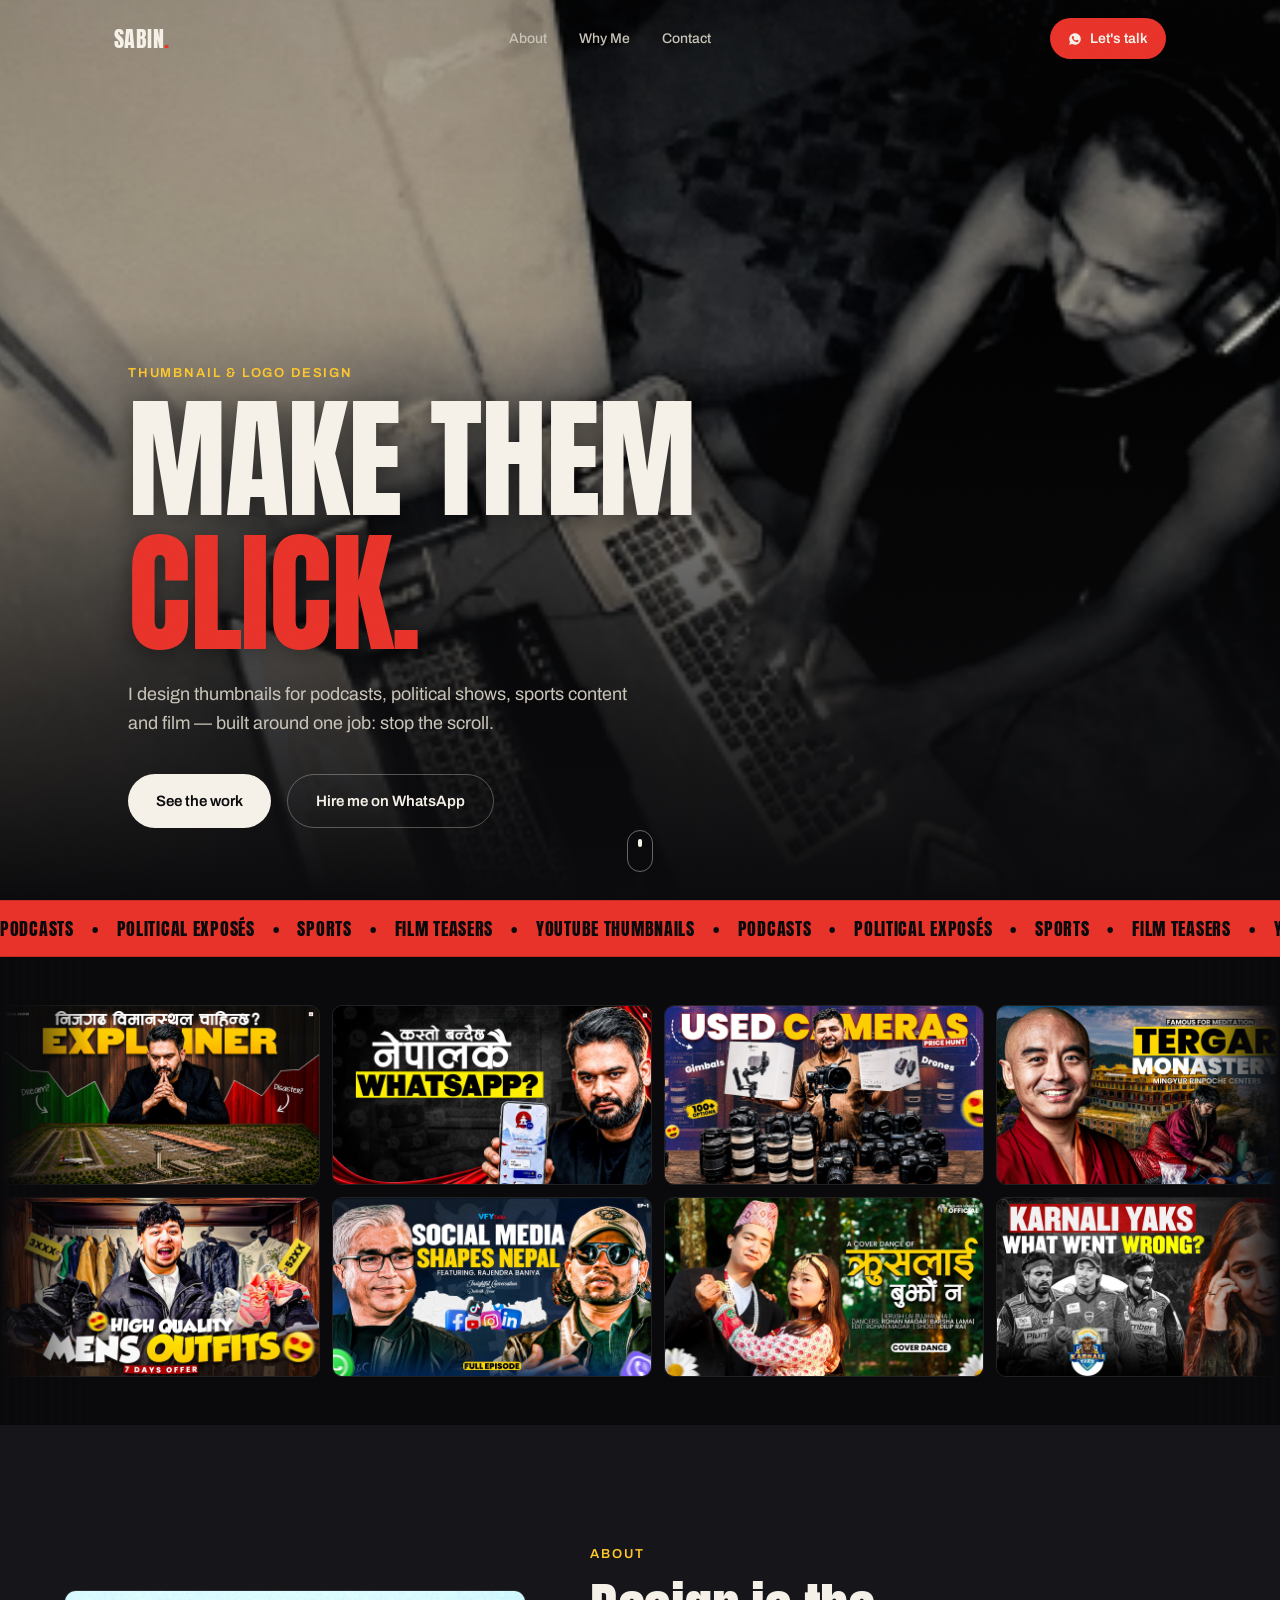
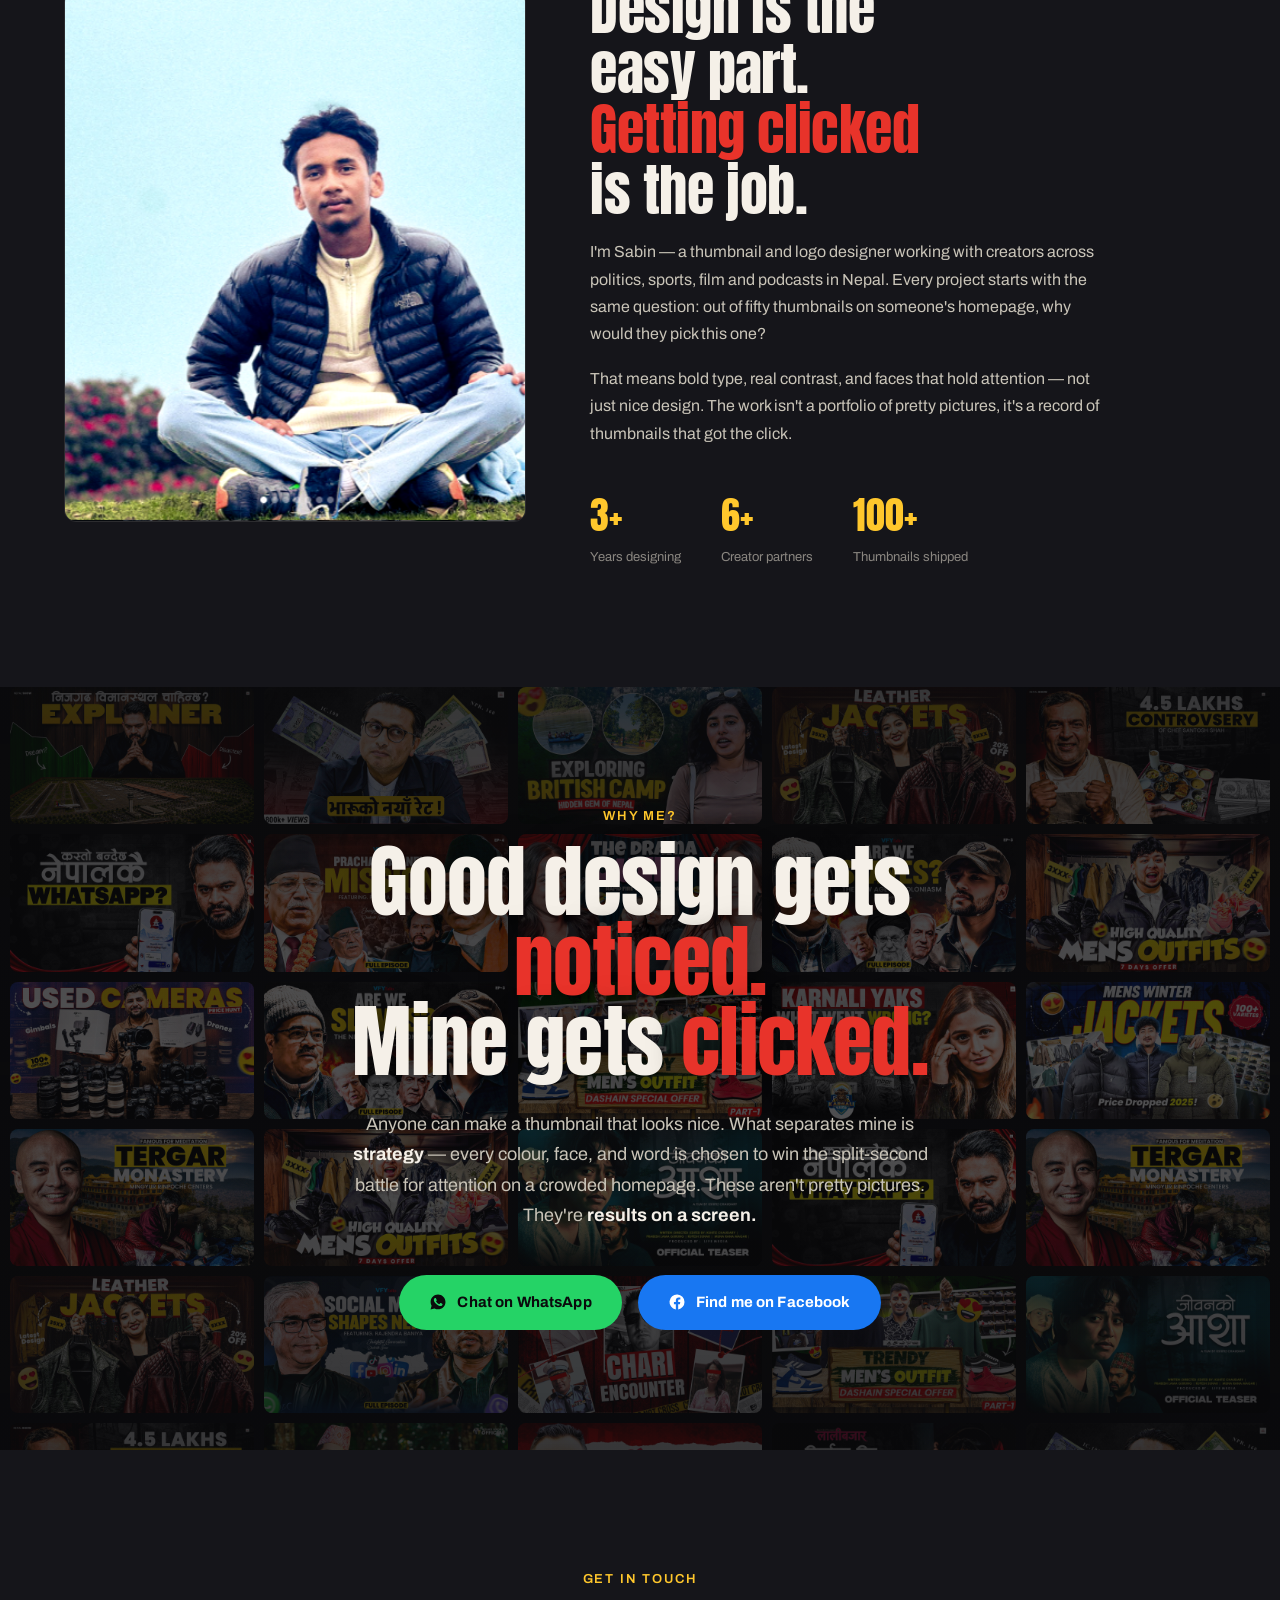
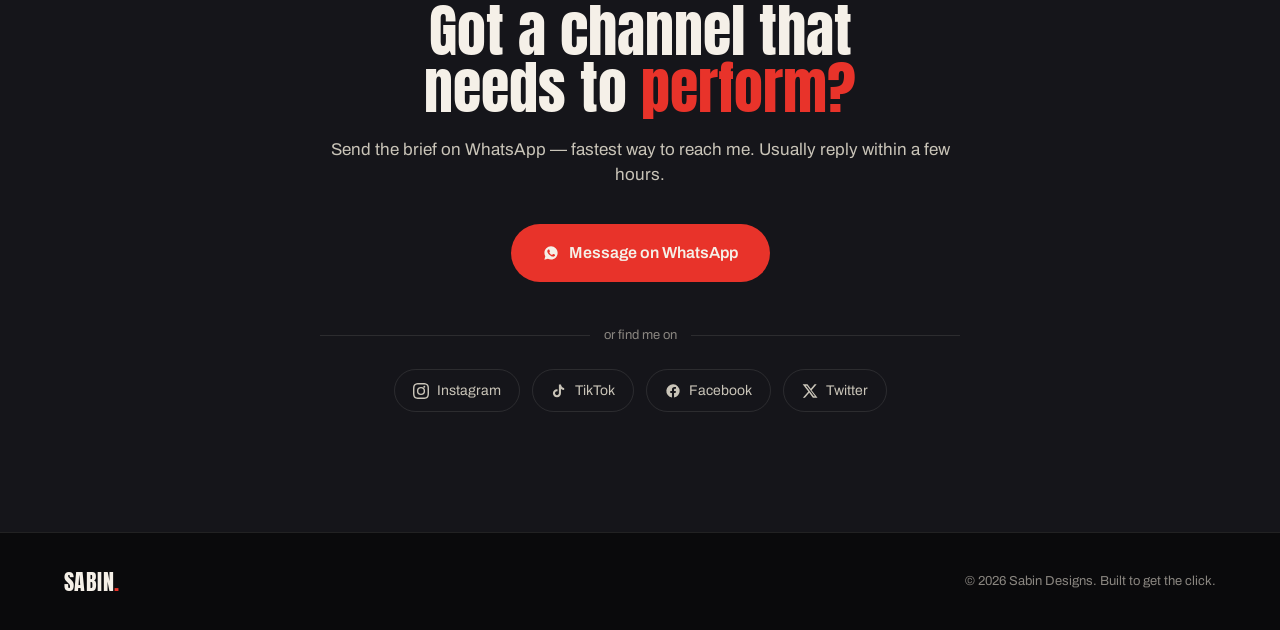
==== index.html @ e7bd2573 "added moving thumbnails animation" ====
<!DOCTYPE html>
<html lang="en">
<head>
<meta charset="UTF-8">
<meta name="viewport" content="width=device-width, initial-scale=1.0">
<title>Sabin Designs — Thumbnails & Logo Design</title>
<meta name="description" content="Sabin Designs — thumbnails and logos built to get clicked. Podcasts, political content, sports, film.">
<link rel="preconnect" href="https://fonts.googleapis.com">
<link rel="icon" type="image/png" href="images/favicon.png">
<link rel="preconnect" href="https://fonts.gstatic.com" crossorigin>
<link href="https://fonts.googleapis.com/css2?family=Anton&family=Archivo:ital,wght@0,400;0,500;0,600;0,700;0,800;1,400&display=swap" rel="stylesheet">
<link rel="stylesheet" href="style.css">
</head>
<body>

<div class="page-loader" id="pageLoader"></div>
<div class="noise"></div>

<header class="nav" id="nav">
  <div class="nav-inner">
    <a href="#top" class="logo">SABIN<span class="logo-dot">.</span></a>
    <nav class="nav-links">
      <a href="#about">About</a>
      <a href="#whyme">Why Me</a>
      <a href="#contact">Contact</a>
    </nav>
    <a href="#contact" class="nav-cta">
      <i class="icon-whatsapp"></i> Let's talk
    </a>
    <button class="nav-toggle" id="navToggle" aria-label="Toggle menu">
      <span></span><span></span><span></span>
    </button>
  </div>
</header>

<div class="nav-drawer" id="navDrawer">
  <div class="nav-drawer-links">
    <a href="#about" class="drawer-link">About</a>
    <a href="#whyme" class="drawer-link">Why Me</a>
    <a href="#contact" class="drawer-link">Contact</a>
  </div>
  <a href="https://wa.me/9779768705601?text=Hi%20Sabin%2C%20I%20saw%20your%20portfolio%20and%20I'd%20like%20to%20talk%20about%20a%20project." class="nav-drawer-cta drawer-link" target="_blank" rel="noopener">
    <i class="icon-whatsapp"></i> Let's talk on WhatsApp
  </a>
</div>

<div class="lightbox" id="lightbox" role="dialog" aria-modal="true" aria-label="Image preview">
  <div class="lightbox-inner">
    <img src="" alt="" id="lightboxImg">
  </div>
  <button class="lightbox-close" id="lightboxClose" aria-label="Close">&#10005;</button>
</div>

<main id="top">

  <section class="hero">
    <div class="hero-media">
      <img src="images/hero-working.png" alt="Sabin editing late at night, dual monitors glowing" class="hero-img">
      <div class="hero-scrim"></div>
    </div>
    <div class="hero-grain"></div>
    <div class="hero-content">
      <p class="eyebrow">Thumbnail &amp; Logo design</p>
      <h1 class="hero-title">
        <span class="line">MAKE THEM</span>
        <span class="line accent">CLICK.</span>
      </h1>
      <p class="hero-sub">I design thumbnails for podcasts, political shows, sports content and film &mdash; built around one job: stop the scroll.</p>
      <div class="hero-actions">
        <a href="#whyme" class="btn btn-primary">See the work</a>
        <a href="#contact" class="btn btn-ghost">Hire me on WhatsApp</a>
      </div>
    </div>
    <a href="#about" class="scroll-cue" aria-label="Scroll down">
      <span></span>
    </a>
  </section>

  <section class="marquee">
    <div class="marquee-track">
      <span>PODCASTS</span><span>•</span><span>POLITICAL EXPOS&Eacute;S</span><span>•</span><span>SPORTS</span><span>•</span><span>FILM TEASERS</span><span>•</span><span>YOUTUBE THUMBNAILS</span><span>•</span>
      <span>PODCASTS</span><span>•</span><span>POLITICAL EXPOS&Eacute;S</span><span>•</span><span>SPORTS</span><span>•</span><span>FILM TEASERS</span><span>•</span><span>YOUTUBE THUMBNAILS</span><span>•</span>
    </div>
  </section>

  <section class="thumb-reel" aria-hidden="true">
    <div class="reel-row reel-row--fwd">
      <div class="reel-track">
        <img src="images/thumb-1.jpg" alt="" loading="lazy">
        <img src="images/thumb-2.jpg" alt="" loading="lazy">
        <img src="images/thumb-3.jpg" alt="" loading="lazy">
        <img src="images/thumb-4.jpg" alt="" loading="lazy">
        <img src="images/thumb-5.jpg" alt="" loading="lazy">
        <img src="images/thumb-6.jpg" alt="" loading="lazy">
        <img src="images/thumb-7.jpg" alt="" loading="lazy">
        <img src="images/thumb-8.jpg" alt="" loading="lazy">
        <img src="images/thumb-9.jpg" alt="" loading="lazy">
        <img src="images/thumb-10.jpg" alt="" loading="lazy">
        <img src="images/thumb-11.jpg" alt="" loading="lazy">
        <img src="images/thumb-1.jpg" alt="" loading="lazy">
        <img src="images/thumb-2.jpg" alt="" loading="lazy">
        <img src="images/thumb-3.jpg" alt="" loading="lazy">
        <img src="images/thumb-4.jpg" alt="" loading="lazy">
        <img src="images/thumb-5.jpg" alt="" loading="lazy">
        <img src="images/thumb-6.jpg" alt="" loading="lazy">
        <img src="images/thumb-7.jpg" alt="" loading="lazy">
        <img src="images/thumb-8.jpg" alt="" loading="lazy">
        <img src="images/thumb-9.jpg" alt="" loading="lazy">
        <img src="images/thumb-10.jpg" alt="" loading="lazy">
        <img src="images/thumb-11.jpg" alt="" loading="lazy">
      </div>
    </div>
    <div class="reel-row reel-row--rev">
      <div class="reel-track">
        <img src="images/thumb-12.jpg" alt="" loading="lazy">
        <img src="images/thumb-13.jpg" alt="" loading="lazy">
        <img src="images/thumb-14.jpg" alt="" loading="lazy">
        <img src="images/thumb-15.jpg" alt="" loading="lazy">
        <img src="images/thumb-16.jpg" alt="" loading="lazy">
        <img src="images/thumb-17.jpg" alt="" loading="lazy">
        <img src="images/thumb-18.jpg" alt="" loading="lazy">
        <img src="images/thumb-19.jpg" alt="" loading="lazy">
        <img src="images/thumb-20.jpg" alt="" loading="lazy">
        <img src="images/thumb-21.jpg" alt="" loading="lazy">
        <img src="images/thumb-22.jpg" alt="" loading="lazy">
        <img src="images/thumb-12.jpg" alt="" loading="lazy">
        <img src="images/thumb-13.jpg" alt="" loading="lazy">
        <img src="images/thumb-14.jpg" alt="" loading="lazy">
        <img src="images/thumb-15.jpg" alt="" loading="lazy">
        <img src="images/thumb-16.jpg" alt="" loading="lazy">
        <img src="images/thumb-17.jpg" alt="" loading="lazy">
        <img src="images/thumb-18.jpg" alt="" loading="lazy">
        <img src="images/thumb-19.jpg" alt="" loading="lazy">
        <img src="images/thumb-20.jpg" alt="" loading="lazy">
        <img src="images/thumb-21.jpg" alt="" loading="lazy">
        <img src="images/thumb-22.jpg" alt="" loading="lazy">
      </div>
    </div>
  </section>

  <!-- ===== About (unchanged, with portrait) ===== -->
  <section class="about" id="about">
    <div class="about-grid">
      <div class="about-portrait">
        <img src="images/portrait.png" alt="Portrait of Sabin" loading="lazy">
      </div>
      <div class="about-content">
        <p class="eyebrow">About</p>
        <h2 class="section-title">Design is the<br>easy part.<br><span class="accent">Getting clicked</span><br>is the job.</h2>
        <p class="about-text">I'm Sabin &mdash; a thumbnail and logo designer working with creators across politics, sports, film and podcasts in Nepal. Every project starts with the same question: out of fifty thumbnails on someone's homepage, why would they pick this one?</p>
        <p class="about-text">That means bold type, real contrast, and faces that hold attention &mdash; not just nice design. The work isn't a portfolio of pretty pictures, it's a record of thumbnails that got the click.</p>
        <div class="about-stats">
          <div class="stat">
            <span class="stat-num">3+</span>
            <span class="stat-label">Years designing</span>
          </div>
          <div class="stat">
            <span class="stat-num">6+</span>
            <span class="stat-label">Creator partners</span>
          </div>
          <div class="stat">
            <span class="stat-num">100+</span>
            <span class="stat-label">Thumbnails shipped</span>
          </div>
        </div>
      </div>
    </div>
  </section>

  <!-- ===== Why Me ===== -->
  <section class="whyme" id="whyme">

    <!-- Full-bleed scrolling collage behind the content -->
    <div class="whyme-collage" aria-hidden="true">
      <div class="collage-col collage-col--a">
        <img src="images/thumb-1.jpg"  alt="" loading="lazy"><img src="images/thumb-2.jpg"  alt="" loading="lazy">
        <img src="images/thumb-3.jpg"  alt="" loading="lazy"><img src="images/thumb-4.jpg"  alt="" loading="lazy">
        <img src="images/thumb-5.jpg"  alt="" loading="lazy"><img src="images/thumb-6.jpg"  alt="" loading="lazy">
        <img src="images/thumb-7.jpg"  alt="" loading="lazy"><img src="images/thumb-8.jpg"  alt="" loading="lazy">
        <img src="images/thumb-1.jpg"  alt="" loading="lazy"><img src="images/thumb-2.jpg"  alt="" loading="lazy">
        <img src="images/thumb-3.jpg"  alt="" loading="lazy"><img src="images/thumb-4.jpg"  alt="" loading="lazy">
        <img src="images/thumb-5.jpg"  alt="" loading="lazy"><img src="images/thumb-6.jpg"  alt="" loading="lazy">
        <img src="images/thumb-7.jpg"  alt="" loading="lazy"><img src="images/thumb-8.jpg"  alt="" loading="lazy">
      </div>
      <div class="collage-col collage-col--b">
        <img src="images/thumb-9.jpg"  alt="" loading="lazy"><img src="images/thumb-10.jpg" alt="" loading="lazy">
        <img src="images/thumb-11.jpg" alt="" loading="lazy"><img src="images/thumb-12.jpg" alt="" loading="lazy">
        <img src="images/thumb-13.jpg" alt="" loading="lazy"><img src="images/thumb-14.jpg" alt="" loading="lazy">
        <img src="images/thumb-15.jpg" alt="" loading="lazy"><img src="images/thumb-16.jpg" alt="" loading="lazy">
        <img src="images/thumb-9.jpg"  alt="" loading="lazy"><img src="images/thumb-10.jpg" alt="" loading="lazy">
        <img src="images/thumb-11.jpg" alt="" loading="lazy"><img src="images/thumb-12.jpg" alt="" loading="lazy">
        <img src="images/thumb-13.jpg" alt="" loading="lazy"><img src="images/thumb-14.jpg" alt="" loading="lazy">
        <img src="images/thumb-15.jpg" alt="" loading="lazy"><img src="images/thumb-16.jpg" alt="" loading="lazy">
      </div>
      <div class="collage-col collage-col--c">
        <img src="images/thumb-17.jpg" alt="" loading="lazy"><img src="images/thumb-18.jpg" alt="" loading="lazy">
        <img src="images/thumb-19.jpg" alt="" loading="lazy"><img src="images/thumb-20.jpg" alt="" loading="lazy">
        <img src="images/thumb-21.jpg" alt="" loading="lazy"><img src="images/thumb-22.jpg" alt="" loading="lazy">
        <img src="images/thumb-3.jpg"  alt="" loading="lazy"><img src="images/thumb-7.jpg"  alt="" loading="lazy">
        <img src="images/thumb-17.jpg" alt="" loading="lazy"><img src="images/thumb-18.jpg" alt="" loading="lazy">
        <img src="images/thumb-19.jpg" alt="" loading="lazy"><img src="images/thumb-20.jpg" alt="" loading="lazy">
        <img src="images/thumb-21.jpg" alt="" loading="lazy"><img src="images/thumb-22.jpg" alt="" loading="lazy">
        <img src="images/thumb-3.jpg"  alt="" loading="lazy"><img src="images/thumb-7.jpg"  alt="" loading="lazy">
      </div>
      <div class="collage-col collage-col--d">
        <img src="images/thumb-5.jpg"  alt="" loading="lazy"><img src="images/thumb-11.jpg" alt="" loading="lazy">
        <img src="images/thumb-15.jpg" alt="" loading="lazy"><img src="images/thumb-2.jpg"  alt="" loading="lazy">
        <img src="images/thumb-19.jpg" alt="" loading="lazy"><img src="images/thumb-8.jpg"  alt="" loading="lazy">
        <img src="images/thumb-13.jpg" alt="" loading="lazy"><img src="images/thumb-22.jpg" alt="" loading="lazy">
        <img src="images/thumb-5.jpg"  alt="" loading="lazy"><img src="images/thumb-11.jpg" alt="" loading="lazy">
        <img src="images/thumb-15.jpg" alt="" loading="lazy"><img src="images/thumb-2.jpg"  alt="" loading="lazy">
        <img src="images/thumb-19.jpg" alt="" loading="lazy"><img src="images/thumb-8.jpg"  alt="" loading="lazy">
        <img src="images/thumb-13.jpg" alt="" loading="lazy"><img src="images/thumb-22.jpg" alt="" loading="lazy">
      </div>
      <div class="collage-col collage-col--e">
        <img src="images/thumb-6.jpg"  alt="" loading="lazy"><img src="images/thumb-12.jpg" alt="" loading="lazy">
        <img src="images/thumb-16.jpg" alt="" loading="lazy"><img src="images/thumb-4.jpg"  alt="" loading="lazy">
        <img src="images/thumb-20.jpg" alt="" loading="lazy"><img src="images/thumb-9.jpg"  alt="" loading="lazy">
        <img src="images/thumb-14.jpg" alt="" loading="lazy"><img src="images/thumb-21.jpg" alt="" loading="lazy">
        <img src="images/thumb-6.jpg"  alt="" loading="lazy"><img src="images/thumb-12.jpg" alt="" loading="lazy">
        <img src="images/thumb-16.jpg" alt="" loading="lazy"><img src="images/thumb-4.jpg"  alt="" loading="lazy">
        <img src="images/thumb-20.jpg" alt="" loading="lazy"><img src="images/thumb-9.jpg"  alt="" loading="lazy">
        <img src="images/thumb-14.jpg" alt="" loading="lazy"><img src="images/thumb-21.jpg" alt="" loading="lazy">
      </div>
    </div>

    <!-- Overlay so text stays readable -->
    <div class="whyme-overlay"></div>

    <!-- Centred pitch content -->
    <div class="whyme-content">
      <p class="eyebrow">Why me?</p>
      <h2 class="whyme-title">
        Good design gets <span class="accent">noticed.</span><br>
        Mine gets <span class="accent">clicked.</span>
      </h2>
      <p class="whyme-sub">Anyone can make a thumbnail that looks nice. What separates mine is <strong>strategy</strong> — every colour, face, and word is chosen to win the split-second battle for attention on a crowded homepage. These aren't pretty pictures. They're <strong>results on a screen.</strong></p>
      <div class="whyme-actions">
        <a href="https://wa.me/9779768705601?text=Hi%20Sabin%2C%20I%20saw%20your%20portfolio%20and%20I'd%20like%20to%20talk%20about%20a%20project." class="whyme-btn whyme-btn--wa" target="_blank" rel="noopener">
          <i class="icon-whatsapp"></i> Chat on WhatsApp
        </a>
        <a href="https://www.facebook.com/saweenbishwakarma" class="whyme-btn whyme-btn--fb" target="_blank" rel="noopener">
          <i class="icon-facebook"></i> Find me on Facebook
        </a>
      </div>
    </div>

  </section>

  <section class="contact" id="contact">
    <div class="contact-inner">
      <p class="eyebrow">Get in touch</p>
      <h2 class="contact-title">Got a channel that<br>needs to <span class="accent">perform?</span></h2>
      <p class="contact-sub">Send the brief on WhatsApp &mdash; fastest way to reach me. Usually reply within a few hours.</p>
      <a href="https://wa.me/9779768705601?text=Hi%20Sabin%2C%20I%20saw%20your%20portfolio%20and%20I'd%20like%20to%20talk%20about%20a%20project." class="btn btn-whatsapp" target="_blank" rel="noopener">
        <i class="icon-whatsapp"></i> Message on WhatsApp
      </a>
      <div class="contact-divider"><span>or find me on</span></div>
      <div class="social-row">
        <a href="https://www.instagram.com/sabinbishwakarma11" class="social-link" aria-label="Instagram" target="_blank" rel="noopener"><i class="icon-instagram"></i><span>Instagram</span></a>
        <!-- <a href="https://www.youtube.com/@SabinBishwakarma" class="social-link" aria-label="YouTube" target="_blank" rel="noopener"><i class="icon-youtube"></i><span>YouTube</span></a> -->
        <a href="https://www.tiktok.com/@sabin_bishwakarma" class="social-link" aria-label="TikTok" target="_blank" rel="noopener"><i class="icon-tiktok"></i><span>TikTok</span></a>
        <a href="https://www.facebook.com/saweenbishwakarma" class="social-link" aria-label="Facebook" target="_blank" rel="noopener"><i class="icon-facebook"></i><span>Facebook</span></a>
        <a href="https://x.com/sabindesigns" class="social-link" aria-label="Twitter / X" target="_blank" rel="noopener"><i class="icon-twitter"></i><span>Twitter</span></a>
        <!-- <a href="https://www.pinterest.com/saweendesigns/" class="social-link" aria-label="Pinterest" target="_blank" rel="noopener"><i class="icon-pinterest"></i><span>Pinterest</span></a> -->
      </div>
    </div>
  </section>

</main>

<footer class="footer">
  <div class="footer-inner">
    <a href="#top" class="logo">SABIN<span class="logo-dot">.</span></a>
    <p>&copy; <span id="year"></span> Sabin Designs. Built to get the click.</p>
  </div>
</footer>

<script src="script.js"></script>
</body>
</html>
---- style.css ----
/* ===== Tokens ===== */
:root {
  --ink: #0A0A0C;
  --ink-soft: #15151A;
  --card: #1A1A1F;
  --paper: #F5F0E8;
  --paper-dim: #C9C4B8;
  --muted: #8A8680;
  --red: #E8332A;
  --red-deep: #B8241D;
  --yellow: #FFC72C;
  --line: rgba(245, 240, 232, 0.1);

  --display: 'Anton', 'Archivo', sans-serif;
  --body: 'Archivo', sans-serif;

  --container: 1180px;
  --pad: clamp(20px, 5vw, 64px);
}

* { box-sizing: border-box; margin: 0; padding: 0; }

html { scroll-behavior: smooth; }

body {
  background: var(--ink);
  color: var(--paper);
  font-family: var(--body);
  font-weight: 400;
  line-height: 1.5;
  -webkit-font-smoothing: antialiased;
  overflow-x: hidden;
}

img { display: block; max-width: 100%; }
a { color: inherit; text-decoration: none; }

.accent { color: var(--red); }

@media (prefers-reduced-motion: reduce) {
  html { scroll-behavior: auto; }
  * { animation-duration: 0.01ms !important; transition-duration: 0.01ms !important; }
}

/* ===== Icons (inline SVG via mask, no external dependency) ===== */
[class^="icon-"] {
  display: inline-block;
  width: 1em;
  height: 1em;
  background: currentColor;
  -webkit-mask-size: contain;
  mask-size: contain;
  -webkit-mask-repeat: no-repeat;
  mask-repeat: no-repeat;
  -webkit-mask-position: center;
  mask-position: center;
  vertical-align: -0.15em;
}
.icon-whatsapp { -webkit-mask-image: url("data:image/svg+xml,%3Csvg xmlns='http://www.w3.org/2000/svg' viewBox='0 0 24 24'%3E%3Cpath d='M12.04 2C6.58 2 2.13 6.45 2.13 11.91c0 1.75.46 3.44 1.32 4.93L2.05 22l5.27-1.38a9.9 9.9 0 0 0 4.72 1.2h.01c5.46 0 9.91-4.45 9.91-9.91C21.96 6.45 17.5 2 12.04 2zm5.78 14.01c-.24.68-1.39 1.3-1.92 1.38-.49.08-1.11.11-1.79-.11-.41-.13-.94-.3-1.62-.59-2.85-1.23-4.71-4.1-4.85-4.29-.14-.19-1.16-1.54-1.16-2.94s.73-2.09.99-2.38c.26-.29.57-.36.76-.36.19 0 .38 0 .55.01.18.01.41-.07.64.49.24.57.81 1.97.88 2.11.07.14.12.31.02.5-.1.19-.15.31-.29.48-.14.17-.3.37-.43.5-.14.14-.29.29-.13.57.17.29.74 1.22 1.59 1.97 1.09.97 2.01 1.27 2.3 1.41.29.14.46.12.63-.07.17-.19.72-.84.91-1.13.19-.29.38-.24.64-.14.26.1 1.65.78 1.94.92.29.14.48.21.55.33.07.12.07.69-.17 1.36z'/%3E%3C/svg%3E"); mask-image: url("data:image/svg+xml,%3Csvg xmlns='http://www.w3.org/2000/svg' viewBox='0 0 24 24'%3E%3Cpath d='M12.04 2C6.58 2 2.13 6.45 2.13 11.91c0 1.75.46 3.44 1.32 4.93L2.05 22l5.27-1.38a9.9 9.9 0 0 0 4.72 1.2h.01c5.46 0 9.91-4.45 9.91-9.91C21.96 6.45 17.5 2 12.04 2zm5.78 14.01c-.24.68-1.39 1.3-1.92 1.38-.49.08-1.11.11-1.79-.11-.41-.13-.94-.3-1.62-.59-2.85-1.23-4.71-4.1-4.85-4.29-.14-.19-1.16-1.54-1.16-2.94s.73-2.09.99-2.38c.26-.29.57-.36.76-.36.19 0 .38 0 .55.01.18.01.41-.07.64.49.24.57.81 1.97.88 2.11.07.14.12.31.02.5-.1.19-.15.31-.29.48-.14.17-.3.37-.43.5-.14.14-.29.29-.13.57.17.29.74 1.22 1.59 1.97 1.09.97 2.01 1.27 2.3 1.41.29.14.46.12.63-.07.17-.19.72-.84.91-1.13.19-.29.38-.24.64-.14.26.1 1.65.78 1.94.92.29.14.48.21.55.33.07.12.07.69-.17 1.36z'/%3E%3C/svg%3E"); }
.icon-play { -webkit-mask-image: url("data:image/svg+xml,%3Csvg xmlns='http://www.w3.org/2000/svg' viewBox='0 0 24 24'%3E%3Cpath d='M8 5v14l11-7z'/%3E%3C/svg%3E"); mask-image: url("data:image/svg+xml,%3Csvg xmlns='http://www.w3.org/2000/svg' viewBox='0 0 24 24'%3E%3Cpath d='M8 5v14l11-7z'/%3E%3C/svg%3E"); }
.icon-instagram { -webkit-mask-image: url("data:image/svg+xml,%3Csvg xmlns='http://www.w3.org/2000/svg' viewBox='0 0 24 24'%3E%3Cpath d='M12 2.16c3.2 0 3.58.01 4.85.07 1.17.05 1.8.25 2.23.41.56.22.96.48 1.38.9.42.42.68.82.9 1.38.16.42.36 1.06.41 2.23.06 1.27.07 1.65.07 4.85s-.01 3.58-.07 4.85c-.05 1.17-.25 1.8-.41 2.23-.22.56-.48.96-.9 1.38-.42.42-.82.68-1.38.9-.42.16-1.06.36-2.23.41-1.27.06-1.65.07-4.85.07s-3.58-.01-4.85-.07c-1.17-.05-1.8-.25-2.23-.41a3.72 3.72 0 0 1-1.38-.9 3.72 3.72 0 0 1-.9-1.38c-.16-.42-.36-1.06-.41-2.23-.06-1.27-.07-1.65-.07-4.85s.01-3.58.07-4.85c.05-1.17.25-1.8.41-2.23.22-.56.48-.96.9-1.38.42-.42.82-.68 1.38-.9.42-.16 1.06-.36 2.23-.41 1.27-.06 1.65-.07 4.85-.07M12 0C8.74 0 8.33.01 7.05.07c-1.28.06-2.15.26-2.91.56a5.9 5.9 0 0 0-2.13 1.39A5.9 5.9 0 0 0 .62 4.14c-.3.76-.5 1.63-.56 2.91C0 8.33 0 8.74 0 12s.01 3.67.07 4.95c.06 1.28.26 2.15.56 2.91.31.79.72 1.46 1.39 2.13a5.9 5.9 0 0 0 2.13 1.39c.76.3 1.63.5 2.91.56C8.33 24 8.74 24 12 24s3.67-.01 4.95-.07c1.28-.06 2.15-.26 2.91-.56a5.9 5.9 0 0 0 2.13-1.39 5.9 5.9 0 0 0 1.39-2.13c.3-.76.5-1.63.56-2.91.06-1.28.07-1.69.07-4.95s-.01-3.67-.07-4.95c-.06-1.28-.26-2.15-.56-2.91a5.9 5.9 0 0 0-1.39-2.13A5.9 5.9 0 0 0 19.86.63c-.76-.3-1.63-.5-2.91-.56C15.67.01 15.26 0 12 0zm0 5.84A6.16 6.16 0 1 0 18.16 12 6.16 6.16 0 0 0 12 5.84zm0 10.16A4 4 0 1 1 16 12a4 4 0 0 1-4 4zm6.41-10.4a1.44 1.44 0 1 1-1.44-1.44 1.44 1.44 0 0 1 1.44 1.44z'/%3E%3C/svg%3E"); mask-image: url("data:image/svg+xml,%3Csvg xmlns='http://www.w3.org/2000/svg' viewBox='0 0 24 24'%3E%3Cpath d='M12 2.16c3.2 0 3.58.01 4.85.07 1.17.05 1.8.25 2.23.41.56.22.96.48 1.38.9.42.42.68.82.9 1.38.16.42.36 1.06.41 2.23.06 1.27.07 1.65.07 4.85s-.01 3.58-.07 4.85c-.05 1.17-.25 1.8-.41 2.23-.22.56-.48.96-.9 1.38-.42.42-.82.68-1.38.9-.42.16-1.06.36-2.23.41-1.27.06-1.65.07-4.85.07s-3.58-.01-4.85-.07c-1.17-.05-1.8-.25-2.23-.41a3.72 3.72 0 0 1-1.38-.9 3.72 3.72 0 0 1-.9-1.38c-.16-.42-.36-1.06-.41-2.23-.06-1.27-.07-1.65-.07-4.85s.01-3.58.07-4.85c.05-1.17.25-1.8.41-2.23.22-.56.48-.96.9-1.38.42-.42.82-.68 1.38-.9.42-.16 1.06-.36 2.23-.41 1.27-.06 1.65-.07 4.85-.07M12 0C8.74 0 8.33.01 7.05.07c-1.28.06-2.15.26-2.91.56a5.9 5.9 0 0 0-2.13 1.39A5.9 5.9 0 0 0 .62 4.14c-.3.76-.5 1.63-.56 2.91C0 8.33 0 8.74 0 12s.01 3.67.07 4.95c.06 1.28.26 2.15.56 2.91.31.79.72 1.46 1.39 2.13a5.9 5.9 0 0 0 2.13 1.39c.76.3 1.63.5 2.91.56C8.33 24 8.74 24 12 24s3.67-.01 4.95-.07c1.28-.06 2.15-.26 2.91-.56a5.9 5.9 0 0 0 2.13-1.39 5.9 5.9 0 0 0 1.39-2.13c.3-.76.5-1.63.56-2.91.06-1.28.07-1.69.07-4.95s-.01-3.67-.07-4.95c-.06-1.28-.26-2.15-.56-2.91a5.9 5.9 0 0 0-1.39-2.13A5.9 5.9 0 0 0 19.86.63c-.76-.3-1.63-.5-2.91-.56C15.67.01 15.26 0 12 0zm0 5.84A6.16 6.16 0 1 0 18.16 12 6.16 6.16 0 0 0 12 5.84zm0 10.16A4 4 0 1 1 16 12a4 4 0 0 1-4 4zm6.41-10.4a1.44 1.44 0 1 1-1.44-1.44 1.44 1.44 0 0 1 1.44 1.44z'/%3E%3C/svg%3E"); }
.icon-youtube { -webkit-mask-image: url("data:image/svg+xml,%3Csvg xmlns='http://www.w3.org/2000/svg' viewBox='0 0 24 24'%3E%3Cpath d='M23.5 6.2a3.02 3.02 0 0 0-2.12-2.14C19.5 3.5 12 3.5 12 3.5s-7.5 0-9.38.56A3.02 3.02 0 0 0 .5 6.2C0 8.1 0 12 0 12s0 3.9.5 5.8a3.02 3.02 0 0 0 2.12 2.14c1.88.56 9.38.56 9.38.56s7.5 0 9.38-.56a3.02 3.02 0 0 0 2.12-2.14c.5-1.9.5-5.8.5-5.8s0-3.9-.5-5.8zM9.55 15.57V8.43L15.82 12z'/%3E%3C/svg%3E"); mask-image: url("data:image/svg+xml,%3Csvg xmlns='http://www.w3.org/2000/svg' viewBox='0 0 24 24'%3E%3Cpath d='M23.5 6.2a3.02 3.02 0 0 0-2.12-2.14C19.5 3.5 12 3.5 12 3.5s-7.5 0-9.38.56A3.02 3.02 0 0 0 .5 6.2C0 8.1 0 12 0 12s0 3.9.5 5.8a3.02 3.02 0 0 0 2.12 2.14c1.88.56 9.38.56 9.38.56s7.5 0 9.38-.56a3.02 3.02 0 0 0 2.12-2.14c.5-1.9.5-5.8.5-5.8s0-3.9-.5-5.8zM9.55 15.57V8.43L15.82 12z'/%3E%3C/svg%3E"); }
.icon-tiktok { -webkit-mask-image: url("data:image/svg+xml,%3Csvg xmlns='http://www.w3.org/2000/svg' viewBox='0 0 24 24'%3E%3Cpath d='M16.6 5.82c-1-.93-1.6-2.25-1.6-3.7h-3.16v13.34c0 1.6-1.3 2.9-2.9 2.9s-2.9-1.3-2.9-2.9 1.3-2.9 2.9-2.9c.3 0 .59.05.86.13V9.4a6.07 6.07 0 0 0-.86-.06A6.06 6.06 0 1 0 14.96 15V9.05a8.16 8.16 0 0 0 4.77 1.53V7.43a4.85 4.85 0 0 1-3.13-1.61z'/%3E%3C/svg%3E"); mask-image: url("data:image/svg+xml,%3Csvg xmlns='http://www.w3.org/2000/svg' viewBox='0 0 24 24'%3E%3Cpath d='M16.6 5.82c-1-.93-1.6-2.25-1.6-3.7h-3.16v13.34c0 1.6-1.3 2.9-2.9 2.9s-2.9-1.3-2.9-2.9 1.3-2.9 2.9-2.9c.3 0 .59.05.86.13V9.4a6.07 6.07 0 0 0-.86-.06A6.06 6.06 0 1 0 14.96 15V9.05a8.16 8.16 0 0 0 4.77 1.53V7.43a4.85 4.85 0 0 1-3.13-1.61z'/%3E%3C/svg%3E"); }
.icon-facebook { -webkit-mask-image: url("data:image/svg+xml,%3Csvg xmlns='http://www.w3.org/2000/svg' viewBox='0 0 24 24'%3E%3Cpath d='M22 12a10 10 0 1 0-11.56 9.88v-6.99H7.9V12h2.54V9.8c0-2.5 1.49-3.89 3.78-3.89 1.1 0 2.24.2 2.24.2v2.46h-1.26c-1.24 0-1.63.77-1.63 1.56V12h2.78l-.45 2.89h-2.33v6.99A10 10 0 0 0 22 12z'/%3E%3C/svg%3E"); mask-image: url("data:image/svg+xml,%3Csvg xmlns='http://www.w3.org/2000/svg' viewBox='0 0 24 24'%3E%3Cpath d='M22 12a10 10 0 1 0-11.56 9.88v-6.99H7.9V12h2.54V9.8c0-2.5 1.49-3.89 3.78-3.89 1.1 0 2.24.2 2.24.2v2.46h-1.26c-1.24 0-1.63.77-1.63 1.56V12h2.78l-.45 2.89h-2.33v6.99A10 10 0 0 0 22 12z'/%3E%3C/svg%3E"); }
.icon-threads { -webkit-mask-image: url("data:image/svg+xml,%3Csvg xmlns='http://www.w3.org/2000/svg' viewBox='0 0 24 24'%3E%3Cpath d='M12.2 22c-3.1 0-5.5-1-7.2-2.9C3.4 17.2 2.5 14.7 2.5 12c0-2.7.9-5.2 2.5-7.1C6.7 3 9.1 2 12.2 2c2.9 0 5.2.9 6.9 2.6 1.5 1.5 2.4 3.5 2.6 5.8l-2.1.2c-.2-1.8-.9-3.3-2-4.4-1.3-1.3-3.1-2-5.4-2-2.4 0-4.3.8-5.7 2.3-1.3 1.5-2 3.5-2 5.9 0 2.4.7 4.4 2 5.9 1.4 1.5 3.3 2.3 5.7 2.3 2.1 0 3.7-.6 4.9-1.7 1-.9 1.6-2.1 1.8-3.5.1-.6.1-1.2 0-1.9-.3-1.5-1.1-2.7-2.4-3.5-.3 1.4-.9 2.5-1.8 3.4-1.1 1.1-2.5 1.6-4.1 1.6-1.2 0-2.3-.3-3.1-1-.9-.7-1.3-1.7-1.3-2.8 0-1.2.5-2.2 1.5-2.9.9-.7 2.2-1 3.7-1 .9 0 1.8.1 2.6.4 0-.7-.2-1.3-.6-1.7-.5-.5-1.3-.8-2.3-.8-1.3 0-2.4.5-3.2 1.4l-1.7-1.3c1.2-1.4 2.9-2.1 4.9-2.1 1.7 0 3 .5 3.9 1.4.8.8 1.2 1.9 1.3 3.3 1.9 1 3.1 2.7 3.5 4.8.2 1 .2 1.9 0 2.7-.3 1.9-1.2 3.5-2.6 4.7-1.7 1.4-3.8 2.1-6.4 2.1zm.5-10.6c-1 0-1.8.2-2.3.6-.4.3-.6.7-.6 1.2 0 .5.2.9.6 1.2.5.4 1.2.6 2 .6 1 0 1.9-.3 2.5-1 .6-.6.9-1.4 1.1-2.4a8 8 0 0 0-2-.5c-.4-.1-.9-.1-1.3-.1z'/%3E%3C/svg%3E"); mask-image: url("data:image/svg+xml,%3Csvg xmlns='http://www.w3.org/2000/svg' viewBox='0 0 24 24'%3E%3Cpath d='M12.2 22c-3.1 0-5.5-1-7.2-2.9C3.4 17.2 2.5 14.7 2.5 12c0-2.7.9-5.2 2.5-7.1C6.7 3 9.1 2 12.2 2c2.9 0 5.2.9 6.9 2.6 1.5 1.5 2.4 3.5 2.6 5.8l-2.1.2c-.2-1.8-.9-3.3-2-4.4-1.3-1.3-3.1-2-5.4-2-2.4 0-4.3.8-5.7 2.3-1.3 1.5-2 3.5-2 5.9 0 2.4.7 4.4 2 5.9 1.4 1.5 3.3 2.3 5.7 2.3 2.1 0 3.7-.6 4.9-1.7 1-.9 1.6-2.1 1.8-3.5.1-.6.1-1.2 0-1.9-.3-1.5-1.1-2.7-2.4-3.5-.3 1.4-.9 2.5-1.8 3.4-1.1 1.1-2.5 1.6-4.1 1.6-1.2 0-2.3-.3-3.1-1-.9-.7-1.3-1.7-1.3-2.8 0-1.2.5-2.2 1.5-2.9.9-.7 2.2-1 3.7-1 .9 0 1.8.1 2.6.4 0-.7-.2-1.3-.6-1.7-.5-.5-1.3-.8-2.3-.8-1.3 0-2.4.5-3.2 1.4l-1.7-1.3c1.2-1.4 2.9-2.1 4.9-2.1 1.7 0 3 .5 3.9 1.4.8.8 1.2 1.9 1.3 3.3 1.9 1 3.1 2.7 3.5 4.8.2 1 .2 1.9 0 2.7-.3 1.9-1.2 3.5-2.6 4.7-1.7 1.4-3.8 2.1-6.4 2.1zm.5-10.6c-1 0-1.8.2-2.3.6-.4.3-.6.7-.6 1.2 0 .5.2.9.6 1.2.5.4 1.2.6 2 .6 1 0 1.9-.3 2.5-1 .6-.6.9-1.4 1.1-2.4a8 8 0 0 0-2-.5c-.4-.1-.9-.1-1.3-.1z'/%3E%3C/svg%3E"); }
.icon-twitter { -webkit-mask-image: url("data:image/svg+xml,%3Csvg xmlns='http://www.w3.org/2000/svg' viewBox='0 0 24 24'%3E%3Cpath d='M18.9 2H22l-7.6 8.7L23.3 22h-7l-5.5-7.2L4.4 22H1.3l8.2-9.3L1 2h7.2l5 6.6L18.9 2zm-1.2 18h1.7L7.4 4h-1.8L17.7 20z'/%3E%3C/svg%3E"); mask-image: url("data:image/svg+xml,%3Csvg xmlns='http://www.w3.org/2000/svg' viewBox='0 0 24 24'%3E%3Cpath d='M18.9 2H22l-7.6 8.7L23.3 22h-7l-5.5-7.2L4.4 22H1.3l8.2-9.3L1 2h7.2l5 6.6L18.9 2zm-1.2 18h1.7L7.4 4h-1.8L17.7 20z'/%3E%3C/svg%3E"); }
.icon-pinterest { -webkit-mask-image: url("data:image/svg+xml,%3Csvg xmlns='http://www.w3.org/2000/svg' viewBox='0 0 24 24'%3E%3Cpath d='M12 0a12 12 0 0 0-4.37 23.17c-.06-.93-.11-2.36.02-3.38.13-.91.84-5.84.84-5.84s-.21-.43-.21-1.07c0-1 .58-1.75 1.31-1.75.62 0 .92.46.92 1.02 0 .62-.4 1.55-.6 2.41-.17.72.36 1.31 1.07 1.31 1.29 0 2.27-1.36 2.27-3.32 0-1.74-1.25-2.95-3.03-2.95-2.07 0-3.28 1.55-3.28 3.15 0 .62.24 1.29.54 1.65a.22.22 0 0 1 .05.21c-.06.23-.18.72-.21.82-.03.14-.11.17-.25.1-.93-.43-1.51-1.79-1.51-2.88 0-2.35 1.71-4.51 4.93-4.51 2.59 0 4.6 1.84 4.6 4.31 0 2.57-1.62 4.64-3.87 4.64-.76 0-1.47-.39-1.71-.86l-.47 1.78c-.17.65-.62 1.47-.93 1.96A12 12 0 1 0 12 0z'/%3E%3C/svg%3E"); mask-image: url("data:image/svg+xml,%3Csvg xmlns='http://www.w3.org/2000/svg' viewBox='0 0 24 24'%3E%3Cpath d='M12 0a12 12 0 0 0-4.37 23.17c-.06-.93-.11-2.36.02-3.38.13-.91.84-5.84.84-5.84s-.21-.43-.21-1.07c0-1 .58-1.75 1.31-1.75.62 0 .92.46.92 1.02 0 .62-.4 1.55-.6 2.41-.17.72.36 1.31 1.07 1.31 1.29 0 2.27-1.36 2.27-3.32 0-1.74-1.25-2.95-3.03-2.95-2.07 0-3.28 1.55-3.28 3.15 0 .62.24 1.29.54 1.65a.22.22 0 0 1 .05.21c-.06.23-.18.72-.21.82-.03.14-.11.17-.25.1-.93-.43-1.51-1.79-1.51-2.88 0-2.35 1.71-4.51 4.93-4.51 2.59 0 4.6 1.84 4.6 4.31 0 2.57-1.62 4.64-3.87 4.64-.76 0-1.47-.39-1.71-.86l-.47 1.78c-.17.65-.62 1.47-.93 1.96A12 12 0 1 0 12 0z'/%3E%3C/svg%3E"); }

/* ===== Page loader ===== */
.page-loader {
  position: fixed; top: 0; left: 0; height: 3px; width: 0%;
  background: var(--red); z-index: 9999;
  transition: width 0.25s ease-out, opacity 0.3s ease 0.15s;
}
.page-loader.start { width: 70%; }
.page-loader.done { width: 100%; opacity: 0; }

/* ===== Texture ===== */
.noise {
  position: fixed; inset: 0; pointer-events: none; z-index: 999;
  opacity: 0.035; mix-blend-mode: overlay;
  background-image: url("data:image/svg+xml,%3Csvg xmlns='http://www.w3.org/2000/svg' width='120' height='120'%3E%3Cfilter id='n'%3E%3CfeTurbulence type='fractalNoise' baseFrequency='0.9' numOctaves='2' stitchTiles='stitch'/%3E%3C/filter%3E%3Crect width='100%25' height='100%25' filter='url(%23n)'/%3E%3C/svg%3E");
}

/* ===== Nav ===== */
.nav {
  position: fixed; top: 0; left: 0; right: 0; z-index: 100;
  background: rgba(10,10,12,0);
  border-bottom: 1px solid transparent;
  transition: background 0.3s ease, border-color 0.3s ease;
}
.nav.scrolled {
  background: rgba(10,10,12,0.92);
  backdrop-filter: blur(10px);
  border-bottom: 1px solid var(--line);
}
.nav-inner {
  max-width: var(--container); margin: 0 auto; padding: 18px var(--pad);
  display: flex; align-items: center; justify-content: space-between; gap: 24px;
}
.logo {
  font-family: var(--display); font-size: 22px; letter-spacing: 0.02em;
}
.logo-dot { color: var(--red); }
.nav-links { display: flex; gap: 32px; }
.nav-links a {
  font-size: 14px; font-weight: 500; color: var(--paper-dim);
  transition: color 0.2s ease;
}
.nav-links a:hover { color: var(--paper); }
.nav-cta {
  display: inline-flex; align-items: center; gap: 8px;
  background: var(--red); color: var(--paper);
  font-size: 14px; font-weight: 600; padding: 10px 18px;
  border-radius: 999px; transition: background 0.2s ease, transform 0.2s ease;
}
.nav-cta:hover { background: var(--red-deep); transform: translateY(-1px); }
.nav-toggle { display: none; flex-direction: column; gap: 5px; background: none; border: none; cursor: pointer; padding: 6px; z-index: 110; }
.nav-toggle span { width: 22px; height: 2px; background: var(--paper); display: block; transition: transform 0.3s ease, opacity 0.3s ease; }
.nav-toggle.open span:nth-child(1) { transform: translateY(7px) rotate(45deg); }
.nav-toggle.open span:nth-child(2) { opacity: 0; transform: scaleX(0); }
.nav-toggle.open span:nth-child(3) { transform: translateY(-7px) rotate(-45deg); }

/* Mobile drawer */
.nav-drawer {
  display: none;
  position: fixed; top: 0; left: 0; right: 0;
  background: rgba(10,10,12,0.97);
  backdrop-filter: blur(14px);
  -webkit-backdrop-filter: blur(14px);
  border-bottom: 1px solid var(--line);
  z-index: 99;
  padding-top: 72px;
  transform: translateY(-100%);
  transition: transform 0.35s cubic-bezier(0.16,1,0.3,1);
}
.nav-drawer.open { transform: translateY(0); }
.nav-drawer-links {
  display: flex; flex-direction: column;
  padding: 8px 0 24px;
}
.nav-drawer-links a {
  padding: 16px 28px;
  font-size: 16px; font-weight: 500; color: var(--paper-dim);
  border-bottom: 1px solid var(--line);
  transition: color 0.2s ease, background 0.2s ease;
}
.nav-drawer-links a:last-child { border-bottom: none; }
.nav-drawer-links a:hover { color: var(--paper); background: rgba(245,240,232,0.04); }
.nav-drawer-cta {
  margin: 8px 28px 20px;
  display: inline-flex; align-items: center; gap: 8px; justify-content: center;
  background: var(--red); color: var(--paper);
  font-size: 15px; font-weight: 600; padding: 14px 24px;
  border-radius: 999px;
}

/* ===== Hero ===== */
.hero {
  position: relative; min-height: 100vh; display: flex; flex-direction: column;
  justify-content: flex-end; overflow: hidden; padding-bottom: 8vh;
}
.hero-media { position: absolute; inset: 0; z-index: 0; }
.hero-img {
  width: 100%; height: 100%; object-fit: cover; object-position: center 25%;
  filter: grayscale(0.15) contrast(1.05) brightness(0.85);
  transform: scale(1.08);
}
.hero-scrim {
  position: absolute; inset: 0;
  background: linear-gradient(180deg, rgba(10,10,12,0.25) 0%, rgba(10,10,12,0.12) 35%, rgba(10,10,12,0.78) 78%, rgba(10,10,12,1) 100%);
}
.hero-grain { position: absolute; inset: 0; z-index: 1; pointer-events: none; }
.hero-content {
  position: relative; z-index: 2; max-width: var(--container); margin: 0 auto;
  width: 100%; padding: 0 var(--pad);
}
.eyebrow {
  font-size: 13px; font-weight: 600; letter-spacing: 0.14em; text-transform: uppercase;
  color: var(--yellow); margin-bottom: 14px;
}
.hero-title {
  font-family: var(--display); font-weight: 400; line-height: 0.95;
  font-size: clamp(48px, 11vw, 132px); letter-spacing: -0.01em;
  text-shadow: 0 4px 24px rgba(0,0,0,0.45);
}
.hero-title .line { display: block; }
.hero-title .line + .line { margin-top: 0.06em; }
.hero-sub {
  margin-top: 24px; max-width: 520px; font-size: 18px; line-height: 1.6;
  color: var(--paper-dim);
}
.hero-actions { display: flex; gap: 16px; margin-top: 36px; flex-wrap: wrap; }

.btn {
  display: inline-flex; align-items: center; gap: 10px;
  padding: 15px 28px; font-size: 15px; font-weight: 600;
  border-radius: 999px; transition: transform 0.2s ease, background 0.2s ease, border-color 0.2s ease;
  white-space: nowrap;
}
.btn-primary { background: var(--paper); color: var(--ink); }
.btn-primary:hover { transform: translateY(-2px); }
.btn-ghost { border: 1px solid rgba(245,240,232,0.3); color: var(--paper); }
.btn-ghost:hover { border-color: var(--paper); transform: translateY(-2px); }
.btn-whatsapp { background: var(--red); color: var(--paper); font-size: 16px; padding: 17px 32px; }
.btn-whatsapp:hover { background: var(--red-deep); transform: translateY(-2px); }

.scroll-cue {
  position: absolute; bottom: 28px; left: 50%; transform: translateX(-50%);
  z-index: 2; width: 26px; height: 42px; border: 1.5px solid rgba(245,240,232,0.4);
  border-radius: 999px; display: flex; justify-content: center; padding-top: 8px;
}
.scroll-cue span {
  width: 4px; height: 8px; background: var(--paper); border-radius: 2px;
  animation: scrollcue 1.6s ease-in-out infinite;
}
@keyframes scrollcue {
  0% { opacity: 1; transform: translateY(0); }
  60% { opacity: 0; transform: translateY(10px); }
  100% { opacity: 0; transform: translateY(10px); }
}

/* ===== Marquee ===== */
.marquee {
  background: var(--red); overflow: hidden; padding: 14px 0;
  border-top: 1px solid rgba(0,0,0,0.15); border-bottom: 1px solid rgba(0,0,0,0.15);
}
.marquee-track {
  display: flex; gap: 18px; white-space: nowrap; width: max-content;
  animation: marquee 28s linear infinite;
  font-family: var(--display); font-size: 18px; letter-spacing: 0.04em;
  color: var(--ink);
}
@keyframes marquee {
  from { transform: translateX(0); }
  to { transform: translateX(-50%); }
}

/* ===== Thumbnail Reel ===== */
.thumb-reel {
  padding: 48px 0;
  overflow: hidden;
  display: flex;
  flex-direction: column;
  gap: 12px;
  background: var(--ink);
  -webkit-mask-image: linear-gradient(to right, transparent 0%, #000 7%, #000 93%, transparent 100%);
  mask-image: linear-gradient(to right, transparent 0%, #000 7%, #000 93%, transparent 100%);
}
.reel-row { overflow: hidden; width: 100%; }
.reel-track {
  display: flex;
  gap: 12px;
  width: max-content;
  will-change: transform;
}
.reel-track img {
  height: 180px;
  width: auto;
  aspect-ratio: 16 / 9;
  object-fit: cover;
  border-radius: 10px;
  border: 1px solid var(--line);
  flex-shrink: 0;
  pointer-events: none;
  user-select: none;
  display: block;
}
.reel-row--fwd .reel-track { animation: reel-fwd 35s linear infinite; }
.reel-row--rev .reel-track { animation: reel-rev 40s linear infinite; }
@keyframes reel-fwd {
  from { transform: translateX(0); }
  to   { transform: translateX(-50%); }
}
@keyframes reel-rev {
  from { transform: translateX(-50%); }
  to   { transform: translateX(0); }
}
.thumb-reel:hover .reel-track { animation-play-state: paused; }
@media (max-width: 540px) {
  .reel-track img { height: 120px; }
  .thumb-reel { gap: 8px; padding: 32px 0; }
}

/* ===== Section shared ===== */
section { padding: clamp(64px, 10vw, 120px) var(--pad); }
.section-head { max-width: var(--container); margin: 0 auto 56px; }
.section-title {
  font-family: var(--display); font-weight: 400; line-height: 0.98;
  font-size: clamp(32px, 5.5vw, 56px); letter-spacing: -0.01em; margin-top: 8px;
}
.section-sub { margin-top: 18px; max-width: 540px; color: var(--paper-dim); font-size: 16px; line-height: 1.6; }
.about-content .section-title { line-height: 1.08; }

/* ===== About (original with portrait) ===== */
.about { background: var(--ink-soft); }
.about-grid {
  max-width: var(--container); margin: 0 auto;
  display: grid; grid-template-columns: 0.85fr 1.15fr; gap: 64px; align-items: center;
}
.about-portrait {
  border-radius: 12px; overflow: hidden; aspect-ratio: 4/4.6;
  border: 1px solid var(--line);
}
.about-portrait img { width: 100%; height: 100%; object-fit: cover; filter: grayscale(0.15) contrast(1.05); }
.about-text { color: var(--paper-dim); font-size: 16px; line-height: 1.7; margin-top: 18px; max-width: 520px; }
.about-stats { display: flex; gap: 40px; margin-top: 40px; }
.stat { display: flex; flex-direction: column; }
.stat-num { font-family: var(--display); font-size: 38px; color: var(--yellow); }
.stat-label { font-size: 13px; color: var(--muted); margin-top: 4px; }

/* ===== Why Me ===== */
.whyme {
  position: relative;
  padding: 0;
  min-height: 680px;
  display: flex;
  align-items: center;
  justify-content: center;
  overflow: hidden;
}

/* 5-column vertical scrolling collage fills the entire background */
.whyme-collage {
  position: absolute;
  inset: 0;
  display: flex;
  gap: 10px;
  padding: 0 10px;
}
.collage-col {
  display: flex;
  flex-direction: column;
  gap: 10px;
  flex: 1;
  will-change: transform;
}
.collage-col img {
  width: 100%;
  aspect-ratio: 16 / 9;
  object-fit: cover;
  border-radius: 8px;
  flex-shrink: 0;
  display: block;
  opacity: 1.95;
}
.collage-col--a { animation: col-up   24s linear infinite; }
.collage-col--b { animation: col-down 30s linear infinite; }
.collage-col--c { animation: col-up   20s linear infinite; }
.collage-col--d { animation: col-down 26s linear infinite; }
.collage-col--e { animation: col-up   32s linear infinite; }

@keyframes col-up {
  0%   { transform: translateY(0); }
  100% { transform: translateY(-50%); }
}
@keyframes col-down {
  0%   { transform: translateY(-50%); }
  100% { transform: translateY(0); }
}

/* Dark overlay so content stays readable over the collage */
.whyme-overlay {
  position: absolute;
  inset: 0;
  background: linear-gradient(
    to bottom,
    rgba(10,10,12,0.82) 0%,
    rgba(10,10,12,0.70) 50%,
    rgba(10,10,12,0.82) 100%
  );
  z-index: 1;
}

/* Centred pitch content sits above collage + overlay */
.whyme-content {
  position: relative;
  z-index: 2;
  max-width: 760px;
  text-align: center;
  padding: clamp(64px, 10vw, 120px) var(--pad);
}
.whyme-title {
  font-family: var(--display);
  font-weight: 400;
  line-height: 1.0;
  font-size: clamp(38px, 7vw, 80px);
  letter-spacing: -0.01em;
  margin-top: 12px;
  text-shadow: 0 4px 32px rgba(0,0,0,0.6);
}
.whyme-sub {
  margin-top: 28px;
  font-size: clamp(15px, 1.8vw, 18px);
  line-height: 1.7;
  color: var(--paper-dim);
  max-width: 580px;
  margin-left: auto;
  margin-right: auto;
}
.whyme-sub strong { color: var(--paper); font-weight: 700; }
.whyme-actions {
  display: flex;
  flex-wrap: wrap;
  gap: 16px;
  justify-content: center;
  margin-top: 44px;
}
.whyme-btn {
  display: inline-flex;
  align-items: center;
  gap: 10px;
  padding: 16px 30px;
  font-size: 15px;
  font-weight: 700;
  border-radius: 999px;
  transition: transform 0.2s ease, box-shadow 0.2s ease, filter 0.2s ease;
  letter-spacing: 0.01em;
}
.whyme-btn:hover { transform: translateY(-3px); box-shadow: 0 12px 32px rgba(0,0,0,0.5); }
.whyme-btn i { font-size: 18px; }
/* WhatsApp — green */
.whyme-btn--wa {
  background: #25D366;
  color: #0a0a0c;
}
.whyme-btn--wa:hover { filter: brightness(1.1); }
/* Facebook — blue */
.whyme-btn--fb {
  background: #1877F2;
  color: #ffffff;
}
.whyme-btn--fb:hover { filter: brightness(1.12); }

/* ===== Services ===== */
.services { background: var(--ink); }
.services-grid {
  max-width: var(--container); margin: 0 auto;
  display: grid; grid-template-columns: repeat(3, 1fr); gap: 1px;
  background: var(--line); border: 1px solid var(--line); border-radius: 14px; overflow: hidden;
}
.service { background: var(--ink); padding: 40px 32px; }
.service-num {
  font-family: var(--display); font-size: 15px; color: var(--red); display: block; margin-bottom: 24px;
}
.service h3 { font-size: 21px; font-weight: 600; margin-bottom: 12px; }
.service p { color: var(--paper-dim); font-size: 15px; line-height: 1.6; }

/* ===== Contact ===== */
.contact {
  background: var(--ink-soft);
  position: relative;
}
.contact-inner { max-width: 640px; margin: 0 auto; text-align: center; }
.contact-title {
  font-family: var(--display); font-weight: 400; line-height: 0.98;
  font-size: clamp(32px, 6vw, 58px); margin-top: 8px;
}
.contact-sub { margin-top: 20px; color: var(--paper-dim); font-size: 17px; }
.btn-whatsapp { margin-top: 36px; }
.contact-divider {
  display: flex; align-items: center; gap: 14px; margin: 44px 0 24px;
  color: var(--muted); font-size: 13px;
}
.contact-divider::before, .contact-divider::after { content: ''; flex: 1; height: 1px; background: var(--line); }
.social-row { display: flex; flex-wrap: wrap; justify-content: center; gap: 12px; }
.social-link {
  display: flex; align-items: center; gap: 8px;
  border: 1px solid var(--line); border-radius: 999px;
  padding: 10px 18px; font-size: 14px; color: var(--paper-dim);
  transition: border-color 0.2s ease, color 0.2s ease, background 0.2s ease;
}
.social-link i { font-size: 16px; }
.social-link:hover { border-color: var(--paper-dim); color: var(--paper); background: rgba(245,240,232,0.04); }

/* ===== Footer ===== */
.footer { padding: 32px var(--pad); border-top: 1px solid var(--line); }
.footer-inner {
  max-width: var(--container); margin: 0 auto;
  display: flex; align-items: center; justify-content: space-between; flex-wrap: wrap; gap: 12px;
}
.footer-inner p { font-size: 13px; color: var(--muted); }

/* ===== Reveal animation ===== */
.reveal { opacity: 0; transform: translateY(28px); transition: opacity 0.7s ease, transform 0.7s cubic-bezier(0.16,1,0.3,1); }
.reveal.in { opacity: 1; transform: translateY(0); }

/* ===== Responsive ===== */
@media (max-width: 880px) {
  .nav-links, .nav-cta { display: none; }
  .nav-toggle { display: flex; }
  .nav-drawer { display: block; }
  .about-grid { grid-template-columns: 1fr; gap: 36px; }
  .about-portrait { max-width: 320px; }
  .services-grid { grid-template-columns: 1fr; }
  /* Fewer columns on tablet so thumbnails aren't tiny */
  .whyme-collage .collage-col--d,
  .whyme-collage .collage-col--e { display: none; }
}
@media (max-width: 540px) {
  .hero { padding-bottom: 64px; }
  .about-stats {
    display: grid;
    grid-template-columns: repeat(3, 1fr);
    gap: 16px;
  }
  .stat-num { font-size: 28px; }
  .stat-label { font-size: 12px; }
  /* On small phones keep only 3 columns */
  .whyme-collage .collage-col--c { display: none; }
  .whyme-title { font-size: clamp(32px, 9vw, 48px); }
  .whyme-btn { padding: 14px 22px; font-size: 14px; }
}

/* Lightbox */
.lightbox {
  position: fixed; inset: 0; z-index: 500;
  background: rgba(0,0,0,0.92);
  display: flex; align-items: center; justify-content: center;
  opacity: 0; pointer-events: none;
  transition: opacity 0.25s ease;
}
.lightbox.active { opacity: 1; pointer-events: all; }
.lightbox-inner {
  position: relative; max-width: 90vw; max-height: 88vh;
  display: flex; align-items: center; justify-content: center;
}
.lightbox-inner img {
  max-width: 90vw; max-height: 85vh; object-fit: contain;
  border-radius: 8px; box-shadow: 0 24px 80px rgba(0,0,0,0.7);
  transform: scale(0.92); transition: transform 0.3s cubic-bezier(0.16,1,0.3,1);
}
.lightbox.active .lightbox-inner img { transform: scale(1); }
.lightbox-close {
  position: fixed; top: 20px; right: 24px;
  width: 40px; height: 40px; border-radius: 50%;
  background: rgba(245,240,232,0.12); border: 1px solid var(--line);
  color: var(--paper); font-size: 20px; cursor: pointer;
  display: flex; align-items: center; justify-content: center;
  transition: background 0.2s ease;
}
.lightbox-close:hover { background: rgba(245,240,232,0.2); }
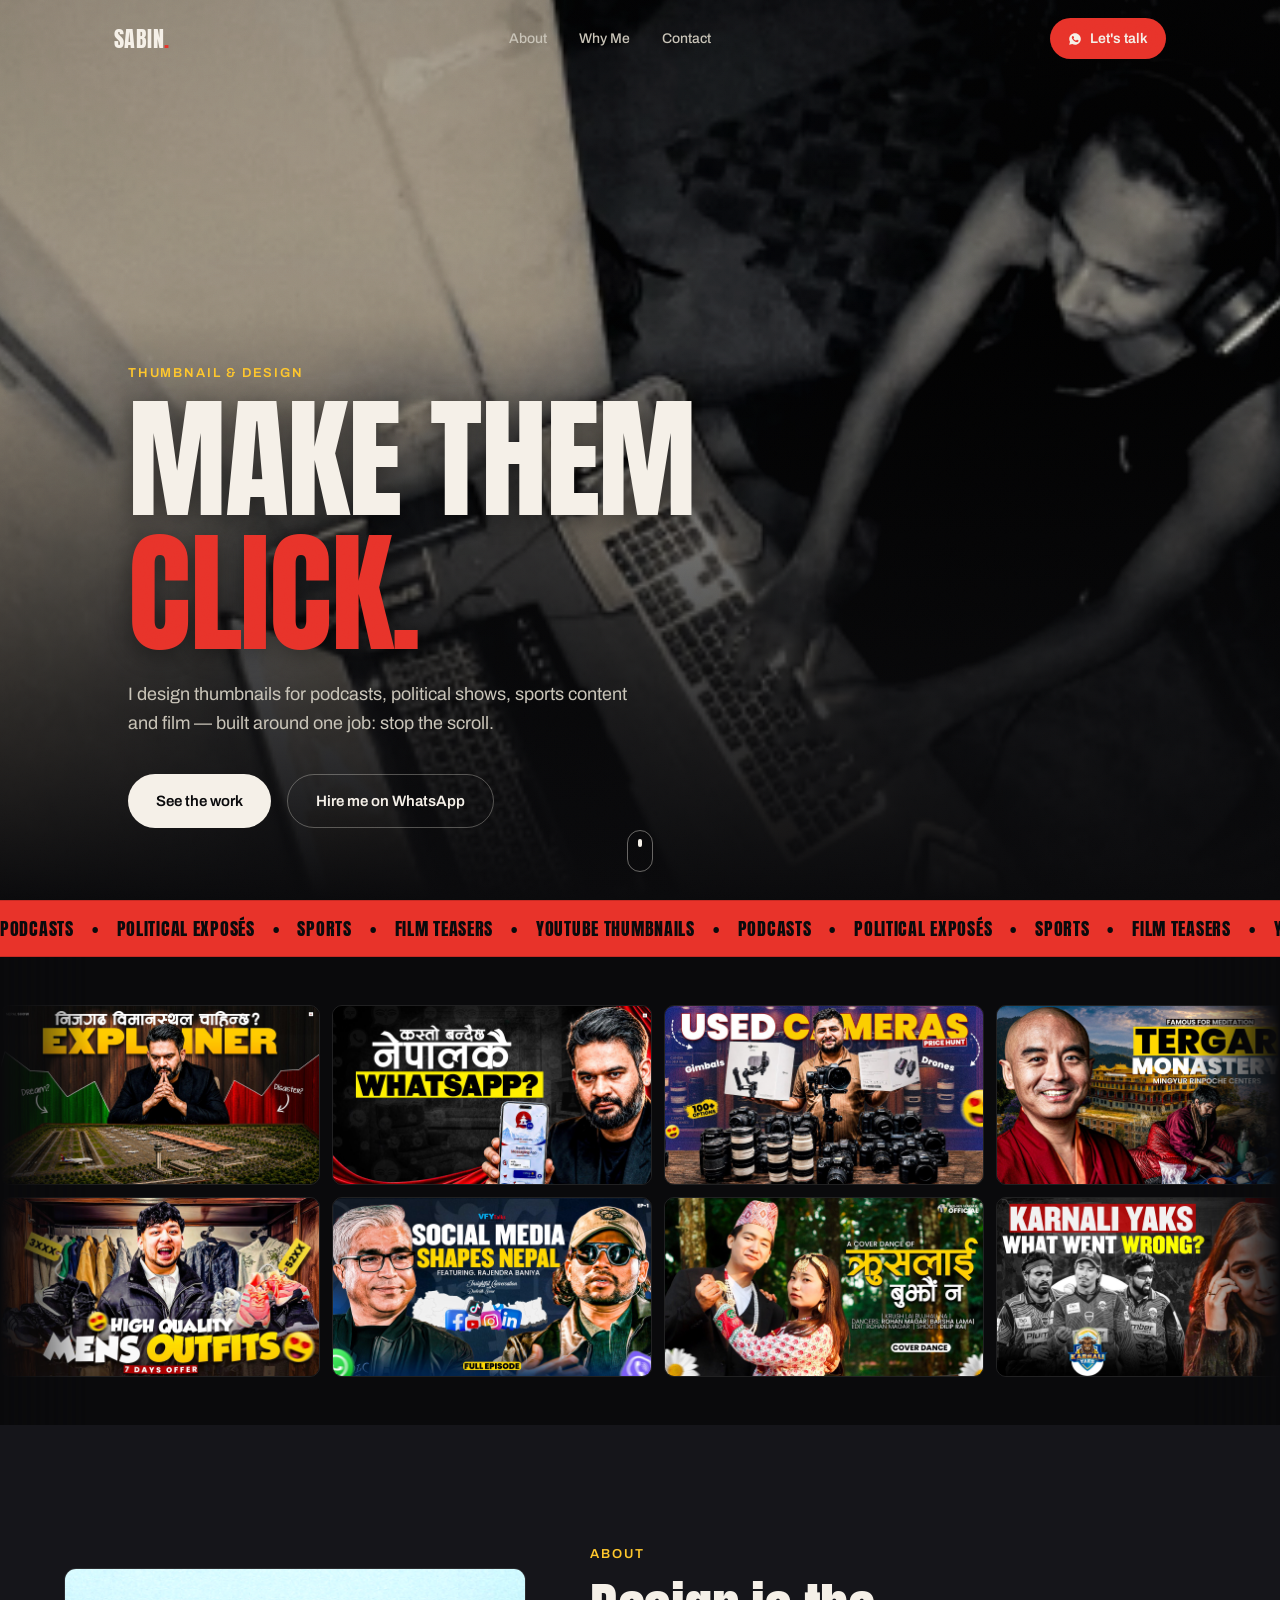
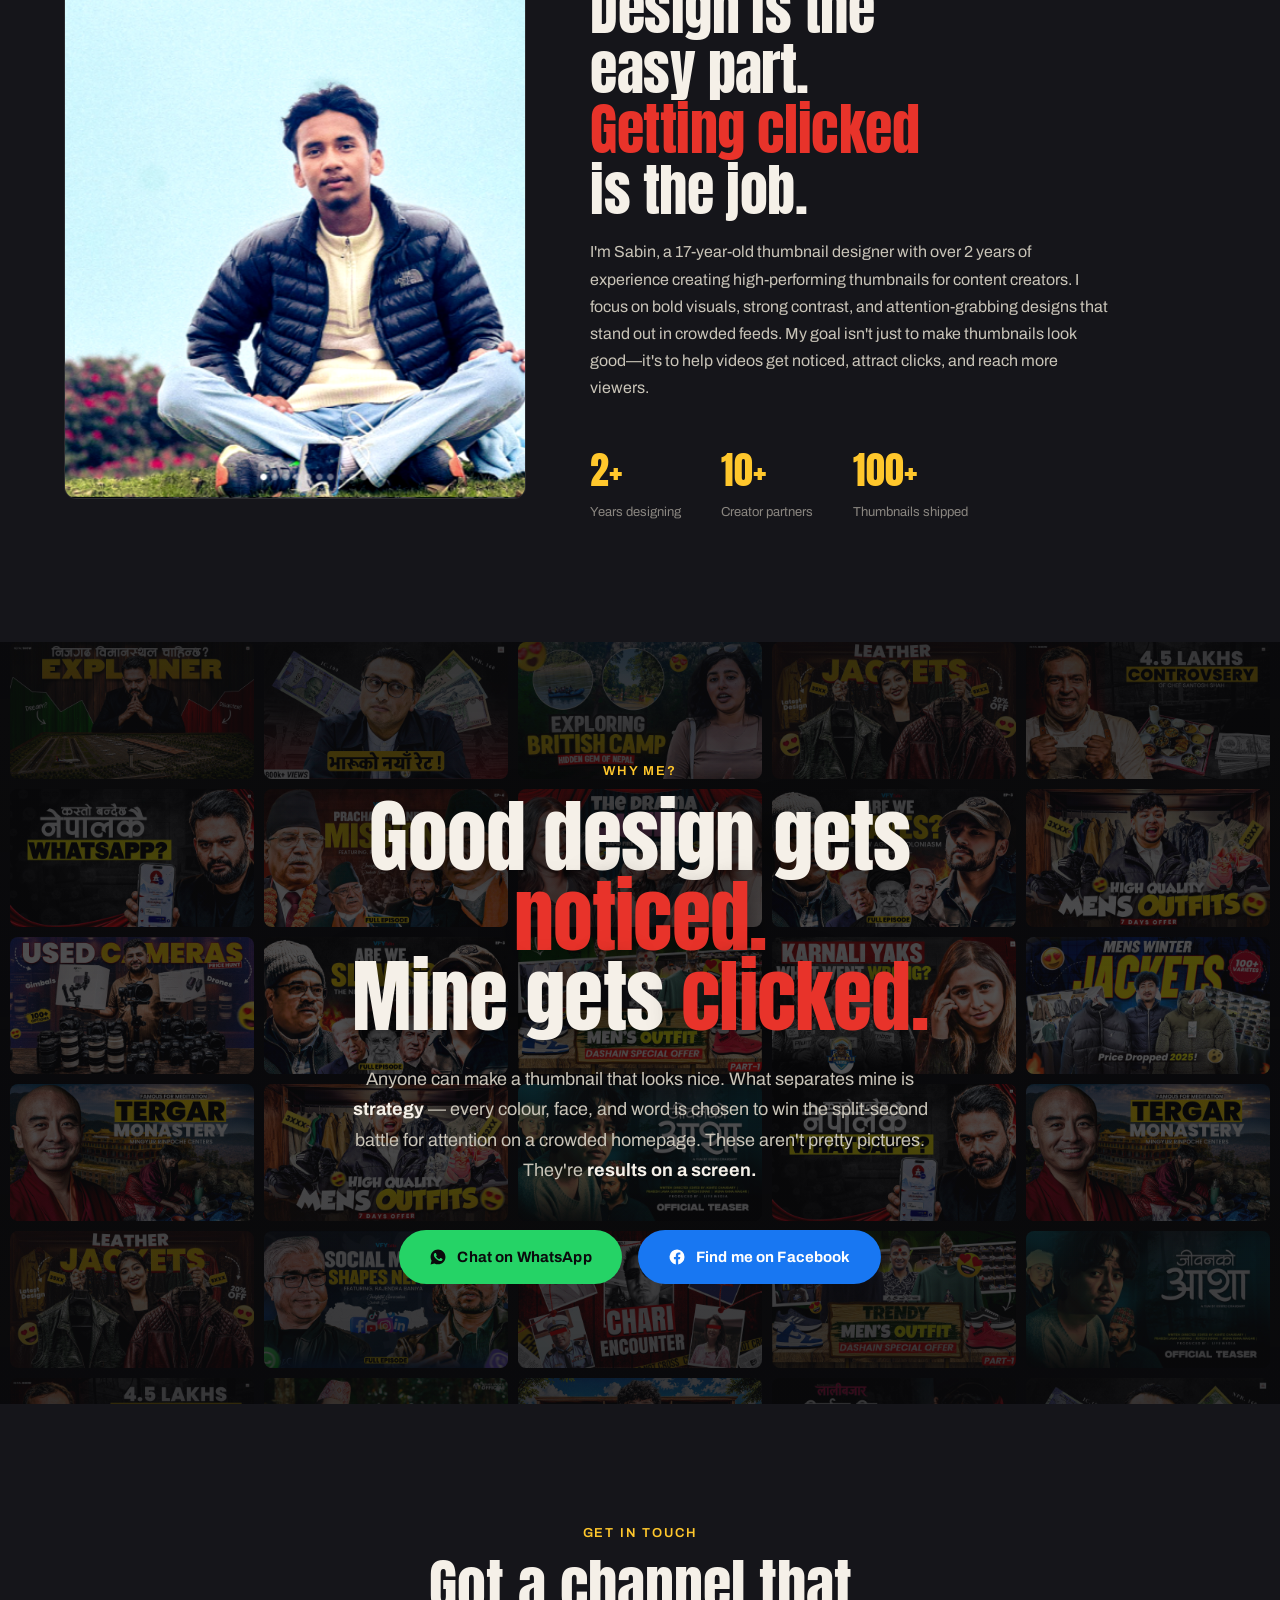
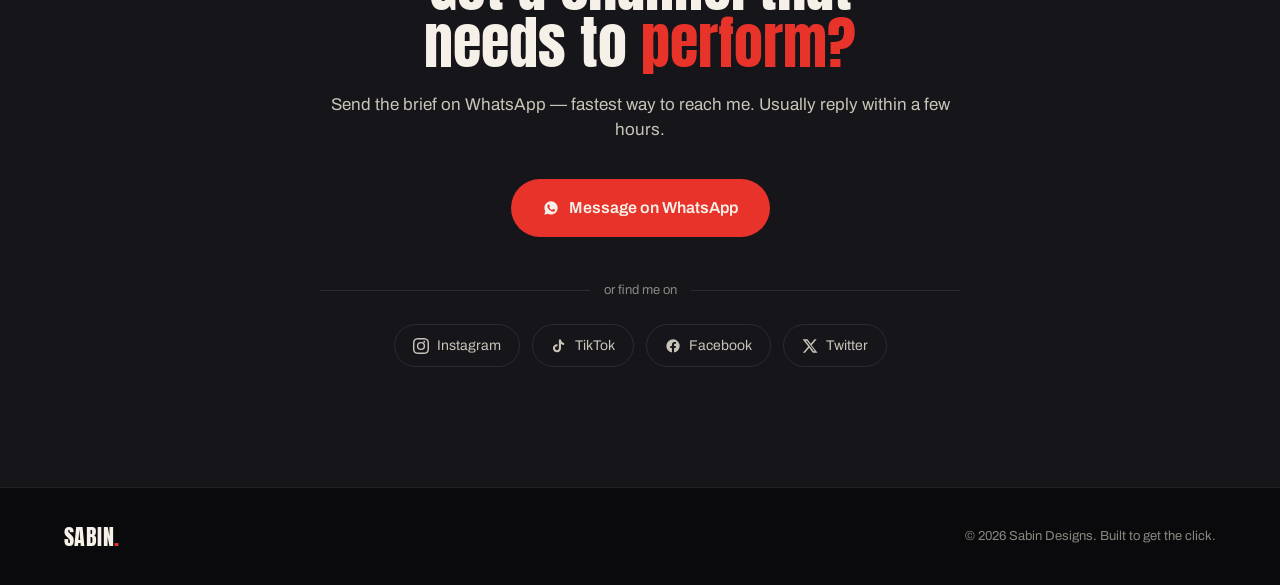
==== commit 33e4405b: "added new image" ====
--- a/index.html
+++ b/index.html
@@ -60,7 +60,7 @@
     </div>
     <div class="hero-grain"></div>
     <div class="hero-content">
-      <p class="eyebrow">Thumbnail &amp; Logo design</p>
+      <p class="eyebrow">Thumbnail &amp; design</p>
       <h1 class="hero-title">
         <span class="line">MAKE THEM</span>
         <span class="line accent">CLICK.</span>
@@ -147,15 +147,15 @@
       <div class="about-content">
         <p class="eyebrow">About</p>
         <h2 class="section-title">Design is the<br>easy part.<br><span class="accent">Getting clicked</span><br>is the job.</h2>
-        <p class="about-text">I'm Sabin &mdash; a thumbnail and logo designer working with creators across politics, sports, film and podcasts in Nepal. Every project starts with the same question: out of fifty thumbnails on someone's homepage, why would they pick this one?</p>
-        <p class="about-text">That means bold type, real contrast, and faces that hold attention &mdash; not just nice design. The work isn't a portfolio of pretty pictures, it's a record of thumbnails that got the click.</p>
+        <p class="about-text"> I'm Sabin, a 17-year-old thumbnail designer with over 2 years of experience creating high-performing thumbnails for content creators. I focus on bold visuals, strong contrast, and attention-grabbing designs that stand out in crowded feeds. My goal isn't just to make thumbnails look good—it's to help videos get noticed, attract clicks, and reach more viewers.</p>
+        <!-- <p class="about-text">That means bold type, real contrast, and faces that hold attention &mdash; not just nice design. The work isn't a portfolio of pretty pictures, it's a record of thumbnails that got the click.</p> -->
         <div class="about-stats">
           <div class="stat">
-            <span class="stat-num">3+</span>
+            <span class="stat-num">2+</span>
             <span class="stat-label">Years designing</span>
           </div>
           <div class="stat">
-            <span class="stat-num">6+</span>
+            <span class="stat-num">10+</span>
             <span class="stat-label">Creator partners</span>
           </div>
           <div class="stat">
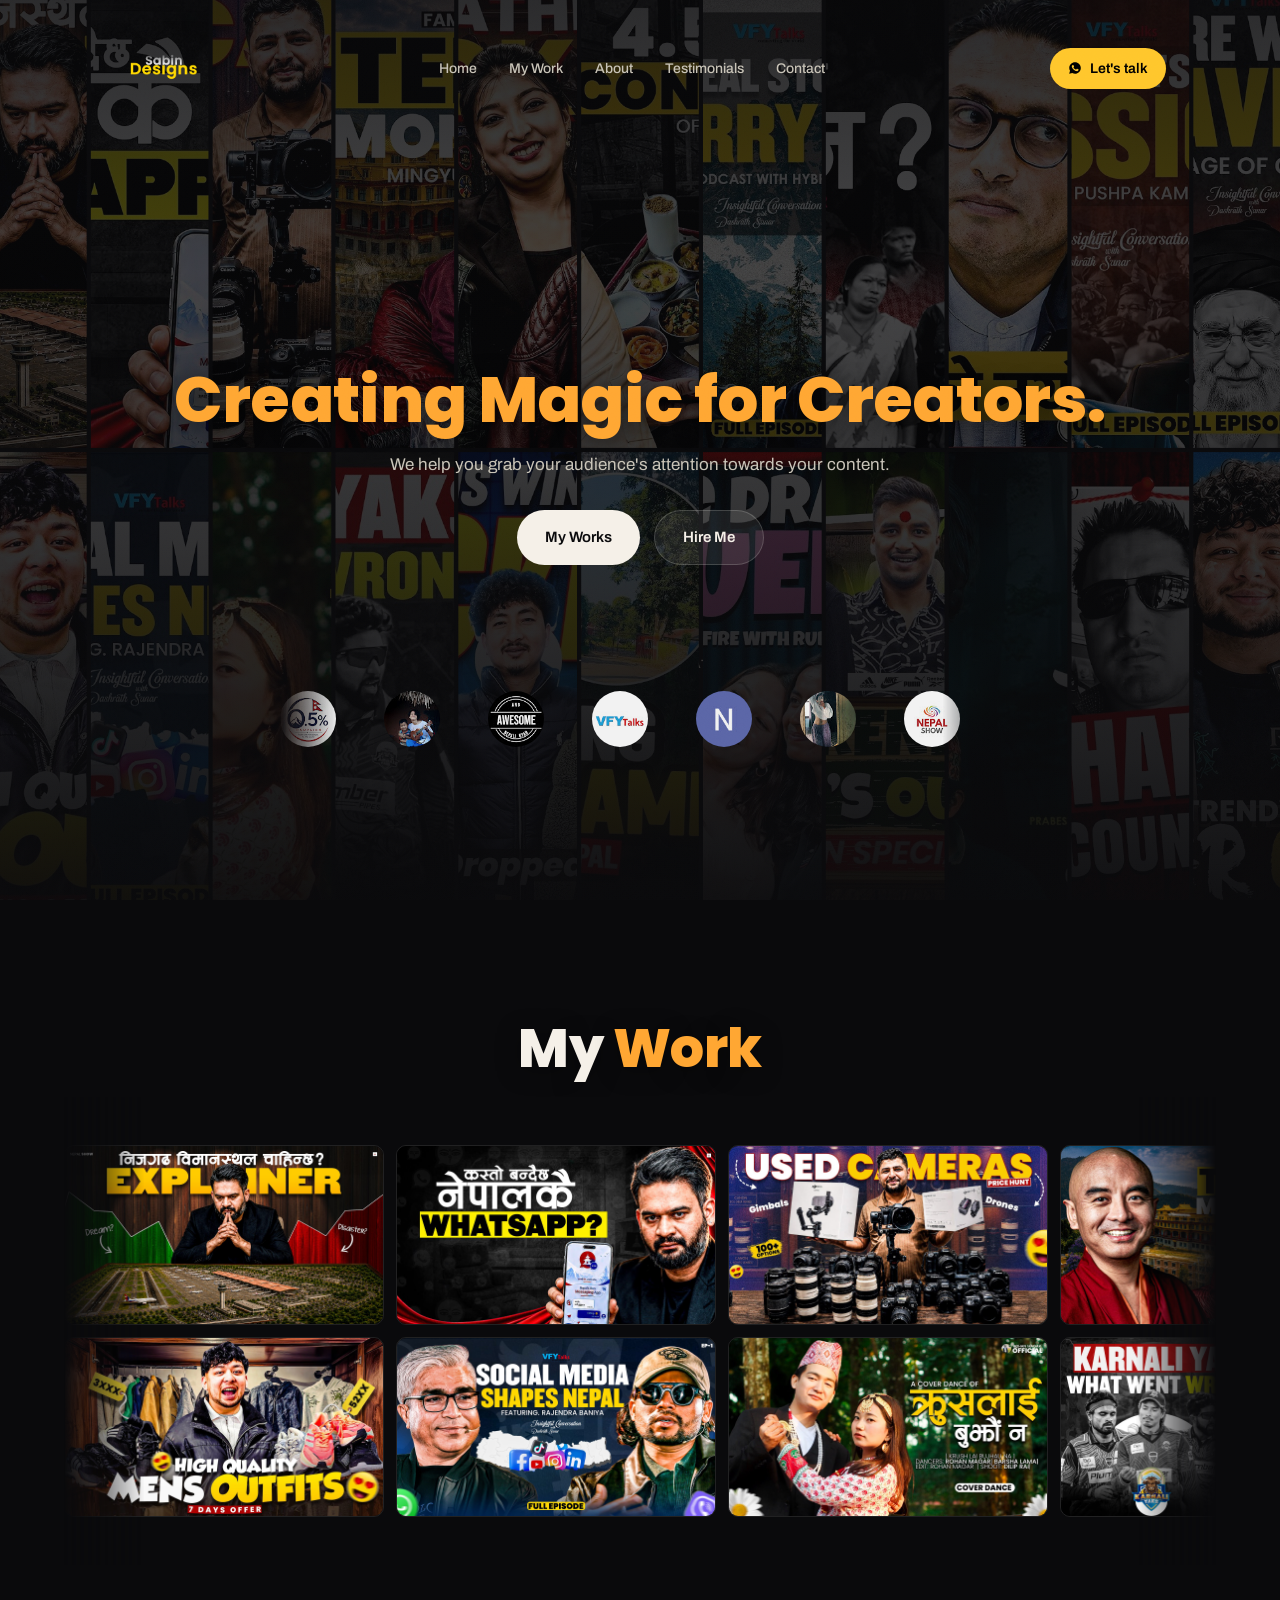
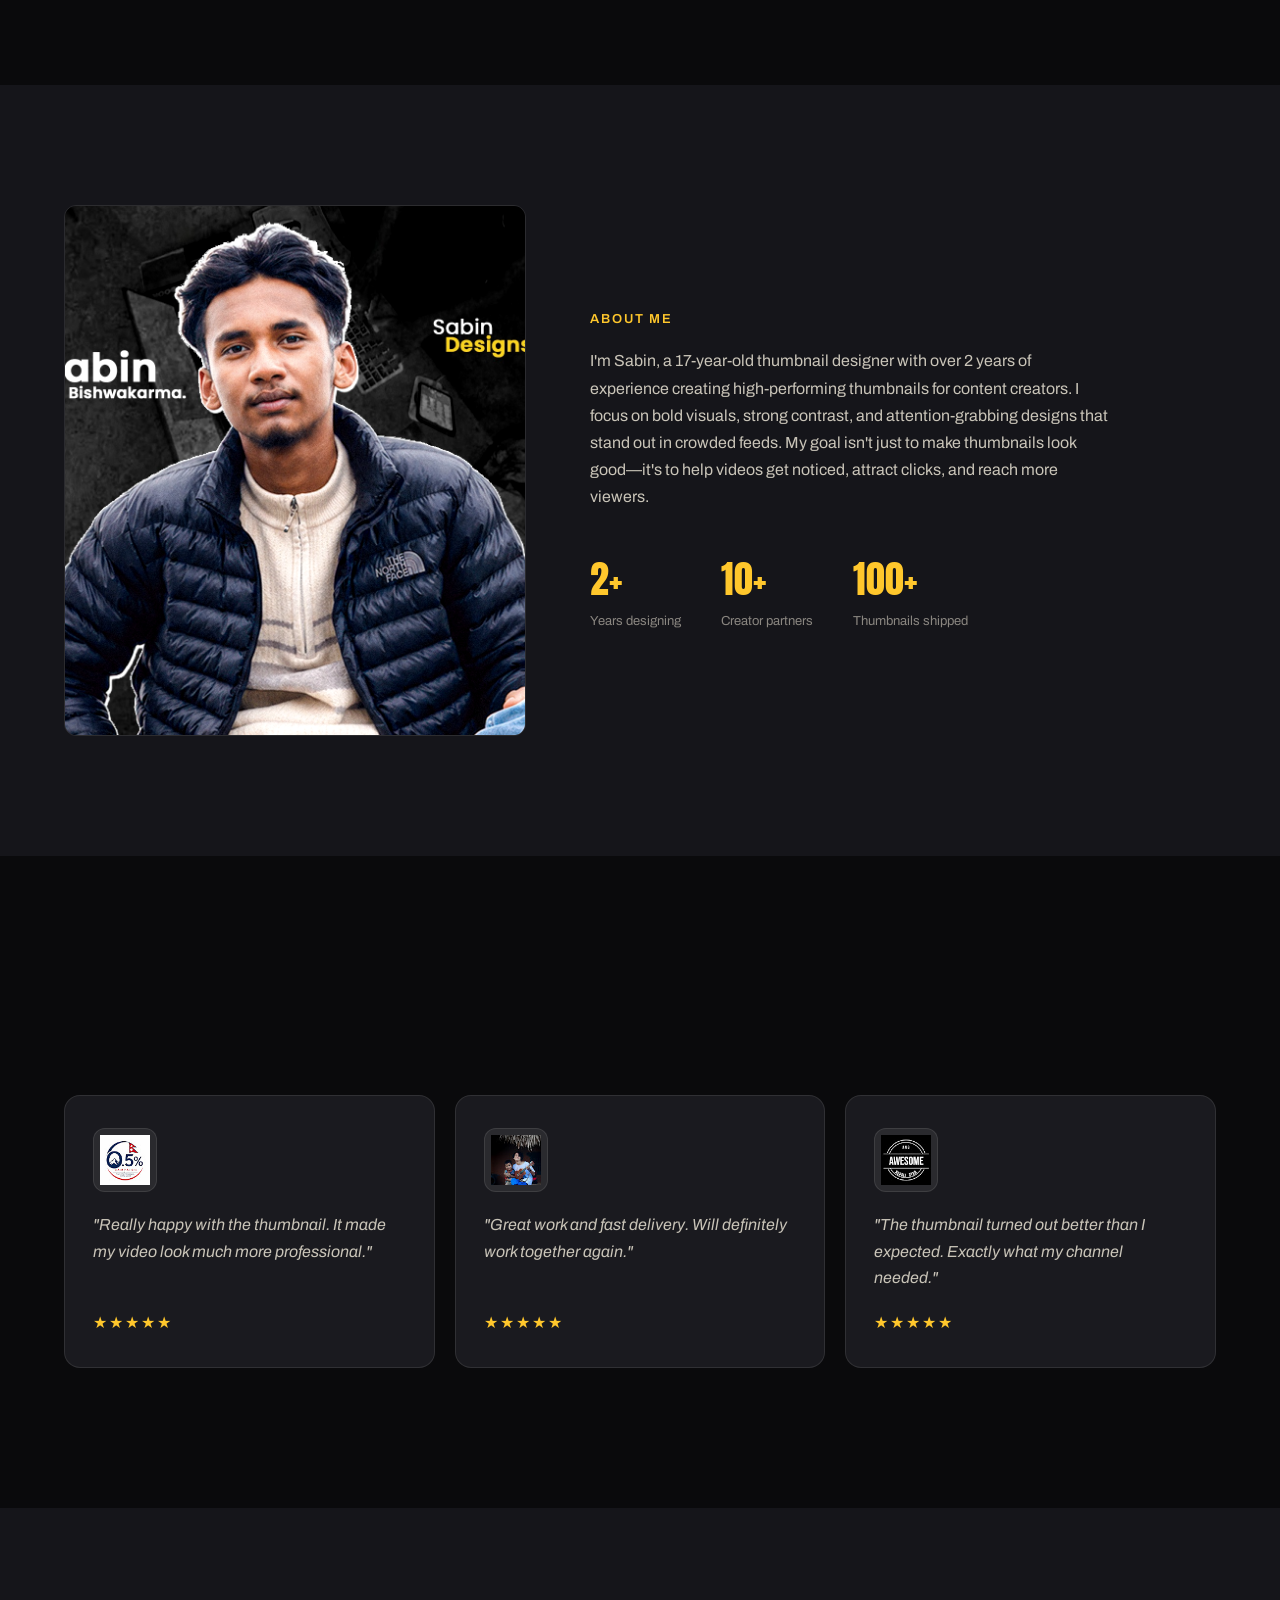
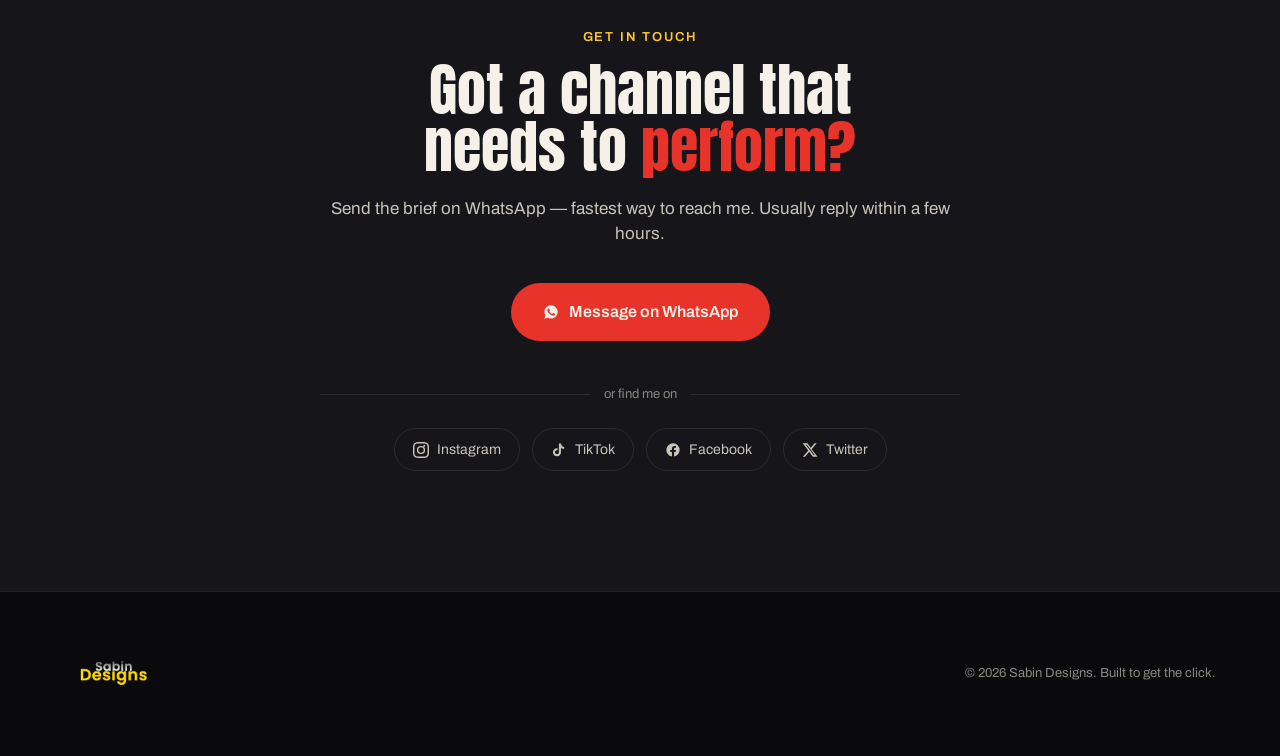
==== commit 347f3abc: "added client info" ====
--- a/index.html
+++ b/index.html
@@ -8,20 +8,25 @@
 <link rel="preconnect" href="https://fonts.googleapis.com">
 <link rel="icon" type="image/png" href="images/favicon.png">
 <link rel="preconnect" href="https://fonts.gstatic.com" crossorigin>
-<link href="https://fonts.googleapis.com/css2?family=Anton&family=Archivo:ital,wght@0,400;0,500;0,600;0,700;0,800;1,400&display=swap" rel="stylesheet">
+<link href="https://fonts.googleapis.com/css2?family=Anton&family=Archivo:ital,wght@0,400;0,500;0,600;0,700;0,800;1,400&family=Poppins:wght@700;800;900&display=swap" rel="stylesheet">
 <link rel="stylesheet" href="style.css">
 </head>
 <body>
 
 <div class="page-loader" id="pageLoader"></div>
+<div class="splash-screen" id="splashScreen" aria-hidden="true">
+  <img src="images/logo.png" alt="Sabin Designs logo">
+</div>
 <div class="noise"></div>
 
 <header class="nav" id="nav">
   <div class="nav-inner">
-    <a href="#top" class="logo">SABIN<span class="logo-dot">.</span></a>
+    <a href="#top" class="logo"><img src="images/logo.png" alt="Sabin Designs"></a>
     <nav class="nav-links">
+      <a href="#top">Home</a>
+      <a href="#work">My Work</a>
       <a href="#about">About</a>
-      <a href="#whyme">Why Me</a>
+      <a href="#testimonials">Testimonials</a>
       <a href="#contact">Contact</a>
     </nav>
     <a href="#contact" class="nav-cta">
@@ -35,13 +40,15 @@
 
 <div class="nav-drawer" id="navDrawer">
   <div class="nav-drawer-links">
+    <a href="#top" class="drawer-link">Home</a>
+    <a href="#work" class="drawer-link">My Work</a>
     <a href="#about" class="drawer-link">About</a>
-    <a href="#whyme" class="drawer-link">Why Me</a>
+    <a href="#testimonials" class="drawer-link">Testimonials</a>
     <a href="#contact" class="drawer-link">Contact</a>
   </div>
-  <a href="https://wa.me/9779768705601?text=Hi%20Sabin%2C%20I%20saw%20your%20portfolio%20and%20I'd%20like%20to%20talk%20about%20a%20project." class="nav-drawer-cta drawer-link" target="_blank" rel="noopener">
-    <i class="icon-whatsapp"></i> Let's talk on WhatsApp
-  </a>
+  <a href="#contact" class="nav-drawer-cta drawer-link">
+    <i class="icon-whatsapp"></i> Let's talk
+</a>
 </div>
 
 <div class="lightbox" id="lightbox" role="dialog" aria-modal="true" aria-label="Image preview">
@@ -53,39 +60,10 @@
 
 <main id="top">
 
+  <!-- ===== HERO ===== -->
   <section class="hero">
     <div class="hero-media">
-      <img src="images/hero-working.png" alt="Sabin editing late at night, dual monitors glowing" class="hero-img">
-      <div class="hero-scrim"></div>
-    </div>
-    <div class="hero-grain"></div>
-    <div class="hero-content">
-      <p class="eyebrow">Thumbnail &amp; design</p>
-      <h1 class="hero-title">
-        <span class="line">MAKE THEM</span>
-        <span class="line accent">CLICK.</span>
-      </h1>
-      <p class="hero-sub">I design thumbnails for podcasts, political shows, sports content and film &mdash; built around one job: stop the scroll.</p>
-      <div class="hero-actions">
-        <a href="#whyme" class="btn btn-primary">See the work</a>
-        <a href="#contact" class="btn btn-ghost">Hire me on WhatsApp</a>
-      </div>
-    </div>
-    <a href="#about" class="scroll-cue" aria-label="Scroll down">
-      <span></span>
-    </a>
-  </section>
-
-  <section class="marquee">
-    <div class="marquee-track">
-      <span>PODCASTS</span><span>•</span><span>POLITICAL EXPOS&Eacute;S</span><span>•</span><span>SPORTS</span><span>•</span><span>FILM TEASERS</span><span>•</span><span>YOUTUBE THUMBNAILS</span><span>•</span>
-      <span>PODCASTS</span><span>•</span><span>POLITICAL EXPOS&Eacute;S</span><span>•</span><span>SPORTS</span><span>•</span><span>FILM TEASERS</span><span>•</span><span>YOUTUBE THUMBNAILS</span><span>•</span>
-    </div>
-  </section>
-
-  <section class="thumb-reel" aria-hidden="true">
-    <div class="reel-row reel-row--fwd">
-      <div class="reel-track">
+      <div class="hero-grid">
         <img src="images/thumb-1.jpg" alt="" loading="lazy">
         <img src="images/thumb-2.jpg" alt="" loading="lazy">
         <img src="images/thumb-3.jpg" alt="" loading="lazy">
@@ -97,21 +75,6 @@
         <img src="images/thumb-9.jpg" alt="" loading="lazy">
         <img src="images/thumb-10.jpg" alt="" loading="lazy">
         <img src="images/thumb-11.jpg" alt="" loading="lazy">
-        <img src="images/thumb-1.jpg" alt="" loading="lazy">
-        <img src="images/thumb-2.jpg" alt="" loading="lazy">
-        <img src="images/thumb-3.jpg" alt="" loading="lazy">
-        <img src="images/thumb-4.jpg" alt="" loading="lazy">
-        <img src="images/thumb-5.jpg" alt="" loading="lazy">
-        <img src="images/thumb-6.jpg" alt="" loading="lazy">
-        <img src="images/thumb-7.jpg" alt="" loading="lazy">
-        <img src="images/thumb-8.jpg" alt="" loading="lazy">
-        <img src="images/thumb-9.jpg" alt="" loading="lazy">
-        <img src="images/thumb-10.jpg" alt="" loading="lazy">
-        <img src="images/thumb-11.jpg" alt="" loading="lazy">
-      </div>
-    </div>
-    <div class="reel-row reel-row--rev">
-      <div class="reel-track">
         <img src="images/thumb-12.jpg" alt="" loading="lazy">
         <img src="images/thumb-13.jpg" alt="" loading="lazy">
         <img src="images/thumb-14.jpg" alt="" loading="lazy">
@@ -123,32 +86,122 @@
         <img src="images/thumb-20.jpg" alt="" loading="lazy">
         <img src="images/thumb-21.jpg" alt="" loading="lazy">
         <img src="images/thumb-22.jpg" alt="" loading="lazy">
-        <img src="images/thumb-12.jpg" alt="" loading="lazy">
-        <img src="images/thumb-13.jpg" alt="" loading="lazy">
-        <img src="images/thumb-14.jpg" alt="" loading="lazy">
-        <img src="images/thumb-15.jpg" alt="" loading="lazy">
-        <img src="images/thumb-16.jpg" alt="" loading="lazy">
-        <img src="images/thumb-17.jpg" alt="" loading="lazy">
-        <img src="images/thumb-18.jpg" alt="" loading="lazy">
-        <img src="images/thumb-19.jpg" alt="" loading="lazy">
-        <img src="images/thumb-20.jpg" alt="" loading="lazy">
-        <img src="images/thumb-21.jpg" alt="" loading="lazy">
-        <img src="images/thumb-22.jpg" alt="" loading="lazy">
-      </div>
-    </div>
-  </section>
-
-  <!-- ===== About (unchanged, with portrait) ===== -->
+      </div>
+      <div class="hero-scrim"></div>
+    </div>
+    <div class="hero-content hero-content--center">
+      <h1 class="hero-line"><span class="hero-yellow">Creating Magic for Creators.</span></h1>
+      <p class="hero-sub">We help you grab your audience's attention towards your content.</p>
+      <div class="hero-actions">
+        <a href="#work" class="btn btn-primary">My Works</a>
+        <a href="#contact" class="btn btn-ghost">Hire Me</a>
+      </div>
+    </div>
+
+    <div class="hero-clients" aria-label="Clients">
+        <p class="hero-clients-label">Trusted by 10+ creators</p>
+        <div class="client-track-wrap">
+          <div class="client-track">
+            <img src="images/client-1.png"  alt="Client 1"  loading="lazy">
+            <img src="images/client-2.png"  alt="Client 2"  loading="lazy">
+            <img src="images/client-3.png"  alt="Client 3"  loading="lazy">
+            <img src="images/client-4.png"  alt="Client 4"  loading="lazy">
+            <img src="images/client-5.png"  alt="Client 5"  loading="lazy">
+            <img src="images/client-6.png"  alt="Client 6"  loading="lazy">
+            <img src="images/client-7.png"  alt="Client 7"  loading="lazy">
+            <img src="images/client-8.png"  alt="Client 8"  loading="lazy">
+            <img src="images/client-9.png"  alt="Client 9"  loading="lazy">
+            <img src="images/client-10.png" alt="Client 10" loading="lazy">
+            <img src="images/client-11.png" alt="Client 11" loading="lazy">
+            <img src="images/client-1.png"  alt="" loading="lazy">
+            <img src="images/client-2.png"  alt="" loading="lazy">
+            <img src="images/client-3.png"  alt="" loading="lazy">
+            <img src="images/client-4.png"  alt="" loading="lazy">
+            <img src="images/client-5.png"  alt="" loading="lazy">
+            <img src="images/client-6.png"  alt="" loading="lazy">
+            <img src="images/client-7.png"  alt="" loading="lazy">
+            <img src="images/client-8.png"  alt="" loading="lazy">
+            <img src="images/client-9.png"  alt="" loading="lazy">
+            <img src="images/client-10.png" alt="" loading="lazy">
+            <img src="images/client-11.png" alt="" loading="lazy">
+          </div>
+        </div>
+      </div>
+    </div>
+  </section>
+
+ 
+
+  <!-- ===== MY WORK ===== -->
+  <section class="work" id="work">
+    <div class="section-head">
+       <h2 class="work-title">My <span class="hero-yellow">Work</span></h2>
+    </div>
+    <div class="thumb-reel">
+      <div class="reel-row reel-row--fwd">
+        <div class="reel-track">
+          <button class="tile-frame" data-img="images/thumb-1.jpg" data-alt="Thumbnail 1"><img src="images/thumb-1.jpg" alt="" loading="lazy"></button>
+          <button class="tile-frame" data-img="images/thumb-2.jpg" data-alt="Thumbnail 2"><img src="images/thumb-2.jpg" alt="" loading="lazy"></button>
+          <button class="tile-frame" data-img="images/thumb-3.jpg" data-alt="Thumbnail 3"><img src="images/thumb-3.jpg" alt="" loading="lazy"></button>
+          <button class="tile-frame" data-img="images/thumb-4.jpg" data-alt="Thumbnail 4"><img src="images/thumb-4.jpg" alt="" loading="lazy"></button>
+          <button class="tile-frame" data-img="images/thumb-5.jpg" data-alt="Thumbnail 5"><img src="images/thumb-5.jpg" alt="" loading="lazy"></button>
+          <button class="tile-frame" data-img="images/thumb-6.jpg" data-alt="Thumbnail 6"><img src="images/thumb-6.jpg" alt="" loading="lazy"></button>
+          <button class="tile-frame" data-img="images/thumb-7.jpg" data-alt="Thumbnail 7"><img src="images/thumb-7.jpg" alt="" loading="lazy"></button>
+          <button class="tile-frame" data-img="images/thumb-8.jpg" data-alt="Thumbnail 8"><img src="images/thumb-8.jpg" alt="" loading="lazy"></button>
+          <button class="tile-frame" data-img="images/thumb-9.jpg" data-alt="Thumbnail 9"><img src="images/thumb-9.jpg" alt="" loading="lazy"></button>
+          <button class="tile-frame" data-img="images/thumb-10.jpg" data-alt="Thumbnail 10"><img src="images/thumb-10.jpg" alt="" loading="lazy"></button>
+          <button class="tile-frame" data-img="images/thumb-11.jpg" data-alt="Thumbnail 11"><img src="images/thumb-11.jpg" alt="" loading="lazy"></button>
+          <button class="tile-frame" data-img="images/thumb-1.jpg" data-alt="Thumbnail 1"><img src="images/thumb-1.jpg" alt="" loading="lazy"></button>
+          <button class="tile-frame" data-img="images/thumb-2.jpg" data-alt="Thumbnail 2"><img src="images/thumb-2.jpg" alt="" loading="lazy"></button>
+          <button class="tile-frame" data-img="images/thumb-3.jpg" data-alt="Thumbnail 3"><img src="images/thumb-3.jpg" alt="" loading="lazy"></button>
+          <button class="tile-frame" data-img="images/thumb-4.jpg" data-alt="Thumbnail 4"><img src="images/thumb-4.jpg" alt="" loading="lazy"></button>
+          <button class="tile-frame" data-img="images/thumb-5.jpg" data-alt="Thumbnail 5"><img src="images/thumb-5.jpg" alt="" loading="lazy"></button>
+          <button class="tile-frame" data-img="images/thumb-6.jpg" data-alt="Thumbnail 6"><img src="images/thumb-6.jpg" alt="" loading="lazy"></button>
+          <button class="tile-frame" data-img="images/thumb-7.jpg" data-alt="Thumbnail 7"><img src="images/thumb-7.jpg" alt="" loading="lazy"></button>
+          <button class="tile-frame" data-img="images/thumb-8.jpg" data-alt="Thumbnail 8"><img src="images/thumb-8.jpg" alt="" loading="lazy"></button>
+          <button class="tile-frame" data-img="images/thumb-9.jpg" data-alt="Thumbnail 9"><img src="images/thumb-9.jpg" alt="" loading="lazy"></button>
+          <button class="tile-frame" data-img="images/thumb-10.jpg" data-alt="Thumbnail 10"><img src="images/thumb-10.jpg" alt="" loading="lazy"></button>
+          <button class="tile-frame" data-img="images/thumb-11.jpg" data-alt="Thumbnail 11"><img src="images/thumb-11.jpg" alt="" loading="lazy"></button>
+        </div>
+      </div>
+      <div class="reel-row reel-row--rev">
+        <div class="reel-track">
+          <button class="tile-frame" data-img="images/thumb-12.jpg" data-alt="Thumbnail 12"><img src="images/thumb-12.jpg" alt="" loading="lazy"></button>
+          <button class="tile-frame" data-img="images/thumb-13.jpg" data-alt="Thumbnail 13"><img src="images/thumb-13.jpg" alt="" loading="lazy"></button>
+          <button class="tile-frame" data-img="images/thumb-14.jpg" data-alt="Thumbnail 14"><img src="images/thumb-14.jpg" alt="" loading="lazy"></button>
+          <button class="tile-frame" data-img="images/thumb-15.jpg" data-alt="Thumbnail 15"><img src="images/thumb-15.jpg" alt="" loading="lazy"></button>
+          <button class="tile-frame" data-img="images/thumb-16.jpg" data-alt="Thumbnail 16"><img src="images/thumb-16.jpg" alt="" loading="lazy"></button>
+          <button class="tile-frame" data-img="images/thumb-17.jpg" data-alt="Thumbnail 17"><img src="images/thumb-17.jpg" alt="" loading="lazy"></button>
+          <button class="tile-frame" data-img="images/thumb-18.jpg" data-alt="Thumbnail 18"><img src="images/thumb-18.jpg" alt="" loading="lazy"></button>
+          <button class="tile-frame" data-img="images/thumb-19.jpg" data-alt="Thumbnail 19"><img src="images/thumb-19.jpg" alt="" loading="lazy"></button>
+          <button class="tile-frame" data-img="images/thumb-20.jpg" data-alt="Thumbnail 20"><img src="images/thumb-20.jpg" alt="" loading="lazy"></button>
+          <button class="tile-frame" data-img="images/thumb-21.jpg" data-alt="Thumbnail 21"><img src="images/thumb-21.jpg" alt="" loading="lazy"></button>
+          <button class="tile-frame" data-img="images/thumb-22.jpg" data-alt="Thumbnail 22"><img src="images/thumb-22.jpg" alt="" loading="lazy"></button>
+          <button class="tile-frame" data-img="images/thumb-12.jpg" data-alt="Thumbnail 12"><img src="images/thumb-12.jpg" alt="" loading="lazy"></button>
+          <button class="tile-frame" data-img="images/thumb-13.jpg" data-alt="Thumbnail 13"><img src="images/thumb-13.jpg" alt="" loading="lazy"></button>
+          <button class="tile-frame" data-img="images/thumb-14.jpg" data-alt="Thumbnail 14"><img src="images/thumb-14.jpg" alt="" loading="lazy"></button>
+          <button class="tile-frame" data-img="images/thumb-15.jpg" data-alt="Thumbnail 15"><img src="images/thumb-15.jpg" alt="" loading="lazy"></button>
+          <button class="tile-frame" data-img="images/thumb-16.jpg" data-alt="Thumbnail 16"><img src="images/thumb-16.jpg" alt="" loading="lazy"></button>
+          <button class="tile-frame" data-img="images/thumb-17.jpg" data-alt="Thumbnail 17"><img src="images/thumb-17.jpg" alt="" loading="lazy"></button>
+          <button class="tile-frame" data-img="images/thumb-18.jpg" data-alt="Thumbnail 18"><img src="images/thumb-18.jpg" alt="" loading="lazy"></button>
+          <button class="tile-frame" data-img="images/thumb-19.jpg" data-alt="Thumbnail 19"><img src="images/thumb-19.jpg" alt="" loading="lazy"></button>
+          <button class="tile-frame" data-img="images/thumb-20.jpg" data-alt="Thumbnail 20"><img src="images/thumb-20.jpg" alt="" loading="lazy"></button>
+          <button class="tile-frame" data-img="images/thumb-21.jpg" data-alt="Thumbnail 21"><img src="images/thumb-21.jpg" alt="" loading="lazy"></button>
+          <button class="tile-frame" data-img="images/thumb-22.jpg" data-alt="Thumbnail 22"><img src="images/thumb-22.jpg" alt="" loading="lazy"></button>
+        </div>
+      </div>
+    </div>
+  </section>
+
+  <!-- ===== ABOUT ===== -->
   <section class="about" id="about">
     <div class="about-grid">
       <div class="about-portrait">
         <img src="images/portrait.png" alt="Portrait of Sabin" loading="lazy">
       </div>
       <div class="about-content">
-        <p class="eyebrow">About</p>
-        <h2 class="section-title">Design is the<br>easy part.<br><span class="accent">Getting clicked</span><br>is the job.</h2>
-        <p class="about-text"> I'm Sabin, a 17-year-old thumbnail designer with over 2 years of experience creating high-performing thumbnails for content creators. I focus on bold visuals, strong contrast, and attention-grabbing designs that stand out in crowded feeds. My goal isn't just to make thumbnails look good—it's to help videos get noticed, attract clicks, and reach more viewers.</p>
-        <!-- <p class="about-text">That means bold type, real contrast, and faces that hold attention &mdash; not just nice design. The work isn't a portfolio of pretty pictures, it's a record of thumbnails that got the click.</p> -->
+        <p class="eyebrow">About Me</p>
+        <p class="about-text">I'm Sabin, a 17-year-old thumbnail designer with over 2 years of experience creating high-performing thumbnails for content creators. I focus on bold visuals, strong contrast, and attention-grabbing designs that stand out in crowded feeds. My goal isn't just to make thumbnails look good—it's to help videos get noticed, attract clicks, and reach more viewers.</p>
         <div class="about-stats">
           <div class="stat">
             <span class="stat-num">2+</span>
@@ -167,86 +220,59 @@
     </div>
   </section>
 
-  <!-- ===== Why Me ===== -->
-  <section class="whyme" id="whyme">
-
-    <!-- Full-bleed scrolling collage behind the content -->
-    <div class="whyme-collage" aria-hidden="true">
-      <div class="collage-col collage-col--a">
-        <img src="images/thumb-1.jpg"  alt="" loading="lazy"><img src="images/thumb-2.jpg"  alt="" loading="lazy">
-        <img src="images/thumb-3.jpg"  alt="" loading="lazy"><img src="images/thumb-4.jpg"  alt="" loading="lazy">
-        <img src="images/thumb-5.jpg"  alt="" loading="lazy"><img src="images/thumb-6.jpg"  alt="" loading="lazy">
-        <img src="images/thumb-7.jpg"  alt="" loading="lazy"><img src="images/thumb-8.jpg"  alt="" loading="lazy">
-        <img src="images/thumb-1.jpg"  alt="" loading="lazy"><img src="images/thumb-2.jpg"  alt="" loading="lazy">
-        <img src="images/thumb-3.jpg"  alt="" loading="lazy"><img src="images/thumb-4.jpg"  alt="" loading="lazy">
-        <img src="images/thumb-5.jpg"  alt="" loading="lazy"><img src="images/thumb-6.jpg"  alt="" loading="lazy">
-        <img src="images/thumb-7.jpg"  alt="" loading="lazy"><img src="images/thumb-8.jpg"  alt="" loading="lazy">
-      </div>
-      <div class="collage-col collage-col--b">
-        <img src="images/thumb-9.jpg"  alt="" loading="lazy"><img src="images/thumb-10.jpg" alt="" loading="lazy">
-        <img src="images/thumb-11.jpg" alt="" loading="lazy"><img src="images/thumb-12.jpg" alt="" loading="lazy">
-        <img src="images/thumb-13.jpg" alt="" loading="lazy"><img src="images/thumb-14.jpg" alt="" loading="lazy">
-        <img src="images/thumb-15.jpg" alt="" loading="lazy"><img src="images/thumb-16.jpg" alt="" loading="lazy">
-        <img src="images/thumb-9.jpg"  alt="" loading="lazy"><img src="images/thumb-10.jpg" alt="" loading="lazy">
-        <img src="images/thumb-11.jpg" alt="" loading="lazy"><img src="images/thumb-12.jpg" alt="" loading="lazy">
-        <img src="images/thumb-13.jpg" alt="" loading="lazy"><img src="images/thumb-14.jpg" alt="" loading="lazy">
-        <img src="images/thumb-15.jpg" alt="" loading="lazy"><img src="images/thumb-16.jpg" alt="" loading="lazy">
-      </div>
-      <div class="collage-col collage-col--c">
-        <img src="images/thumb-17.jpg" alt="" loading="lazy"><img src="images/thumb-18.jpg" alt="" loading="lazy">
-        <img src="images/thumb-19.jpg" alt="" loading="lazy"><img src="images/thumb-20.jpg" alt="" loading="lazy">
-        <img src="images/thumb-21.jpg" alt="" loading="lazy"><img src="images/thumb-22.jpg" alt="" loading="lazy">
-        <img src="images/thumb-3.jpg"  alt="" loading="lazy"><img src="images/thumb-7.jpg"  alt="" loading="lazy">
-        <img src="images/thumb-17.jpg" alt="" loading="lazy"><img src="images/thumb-18.jpg" alt="" loading="lazy">
-        <img src="images/thumb-19.jpg" alt="" loading="lazy"><img src="images/thumb-20.jpg" alt="" loading="lazy">
-        <img src="images/thumb-21.jpg" alt="" loading="lazy"><img src="images/thumb-22.jpg" alt="" loading="lazy">
-        <img src="images/thumb-3.jpg"  alt="" loading="lazy"><img src="images/thumb-7.jpg"  alt="" loading="lazy">
-      </div>
-      <div class="collage-col collage-col--d">
-        <img src="images/thumb-5.jpg"  alt="" loading="lazy"><img src="images/thumb-11.jpg" alt="" loading="lazy">
-        <img src="images/thumb-15.jpg" alt="" loading="lazy"><img src="images/thumb-2.jpg"  alt="" loading="lazy">
-        <img src="images/thumb-19.jpg" alt="" loading="lazy"><img src="images/thumb-8.jpg"  alt="" loading="lazy">
-        <img src="images/thumb-13.jpg" alt="" loading="lazy"><img src="images/thumb-22.jpg" alt="" loading="lazy">
-        <img src="images/thumb-5.jpg"  alt="" loading="lazy"><img src="images/thumb-11.jpg" alt="" loading="lazy">
-        <img src="images/thumb-15.jpg" alt="" loading="lazy"><img src="images/thumb-2.jpg"  alt="" loading="lazy">
-        <img src="images/thumb-19.jpg" alt="" loading="lazy"><img src="images/thumb-8.jpg"  alt="" loading="lazy">
-        <img src="images/thumb-13.jpg" alt="" loading="lazy"><img src="images/thumb-22.jpg" alt="" loading="lazy">
-      </div>
-      <div class="collage-col collage-col--e">
-        <img src="images/thumb-6.jpg"  alt="" loading="lazy"><img src="images/thumb-12.jpg" alt="" loading="lazy">
-        <img src="images/thumb-16.jpg" alt="" loading="lazy"><img src="images/thumb-4.jpg"  alt="" loading="lazy">
-        <img src="images/thumb-20.jpg" alt="" loading="lazy"><img src="images/thumb-9.jpg"  alt="" loading="lazy">
-        <img src="images/thumb-14.jpg" alt="" loading="lazy"><img src="images/thumb-21.jpg" alt="" loading="lazy">
-        <img src="images/thumb-6.jpg"  alt="" loading="lazy"><img src="images/thumb-12.jpg" alt="" loading="lazy">
-        <img src="images/thumb-16.jpg" alt="" loading="lazy"><img src="images/thumb-4.jpg"  alt="" loading="lazy">
-        <img src="images/thumb-20.jpg" alt="" loading="lazy"><img src="images/thumb-9.jpg"  alt="" loading="lazy">
-        <img src="images/thumb-14.jpg" alt="" loading="lazy"><img src="images/thumb-21.jpg" alt="" loading="lazy">
-      </div>
-    </div>
-
-    <!-- Overlay so text stays readable -->
-    <div class="whyme-overlay"></div>
-
-    <!-- Centred pitch content -->
-    <div class="whyme-content">
-      <p class="eyebrow">Why me?</p>
-      <h2 class="whyme-title">
-        Good design gets <span class="accent">noticed.</span><br>
-        Mine gets <span class="accent">clicked.</span>
-      </h2>
-      <p class="whyme-sub">Anyone can make a thumbnail that looks nice. What separates mine is <strong>strategy</strong> — every colour, face, and word is chosen to win the split-second battle for attention on a crowded homepage. These aren't pretty pictures. They're <strong>results on a screen.</strong></p>
-      <div class="whyme-actions">
-        <a href="https://wa.me/9779768705601?text=Hi%20Sabin%2C%20I%20saw%20your%20portfolio%20and%20I'd%20like%20to%20talk%20about%20a%20project." class="whyme-btn whyme-btn--wa" target="_blank" rel="noopener">
-          <i class="icon-whatsapp"></i> Chat on WhatsApp
-        </a>
-        <a href="https://www.facebook.com/saweenbishwakarma" class="whyme-btn whyme-btn--fb" target="_blank" rel="noopener">
-          <i class="icon-facebook"></i> Find me on Facebook
-        </a>
-      </div>
-    </div>
-
-  </section>
-
+  <!-- ===== TESTIMONIALS (replaces Why Me) ===== -->
+  <section class="testimonials" id="testimonials">
+    <div class="section-head">
+      <!-- <p class="eyebrow">What clients say</p> -->
+      <h2 class="section-title">Testimonials</h2>
+    </div>
+
+    <div class="testi-grid">
+
+      <div class="testi-card">
+        <div class="testi-logo">
+          <img src="images/client-1.png" alt="Client 1">
+        </div>
+        <p class="testi-quote">"Really happy with the thumbnail. It made my video look much more professional."</p>
+        <div class="testi-stars">★★★★★</div>
+      </div>
+
+      <div class="testi-card">
+        <div class="testi-logo">
+          <img src="images/client-2.png" alt="Client 2">
+        </div>
+        <p class="testi-quote">"Great work and fast delivery. Will definitely work together again."</p>
+        <div class="testi-stars">★★★★★</div>
+      </div>
+
+      <div class="testi-card">
+        <div class="testi-logo">
+          <img src="images/client-3.png" alt="Client 3">
+        </div>
+        <p class="testi-quote">"The thumbnail turned out better than I expected. Exactly what my channel needed."</p>
+        <div class="testi-stars">★★★★★</div>
+      </div>
+
+      <!-- <div class="testi-card">
+        <div class="testi-logo">
+          <img src="images/client-4.png" alt="Client 4">
+        </div>
+        <p class="testi-quote">"He understands exactly what creators need for YouTube. Highly recommended."</p>
+        <div class="testi-stars">★★★★★</div>
+      </div>
+
+      <div class="testi-card">
+        <div class="testi-logo">
+          <img src="images/client-5.png" alt="Client 5">
+        </div>
+        <p class="testi-quote">"Very easy to work with and always delivers quality designs on time."</p>
+        <div class="testi-stars">★★★★★</div>
+      </div> -->
+
+    </div>
+  </section>
+
+  <!-- ===== CONTACT ===== -->
   <section class="contact" id="contact">
     <div class="contact-inner">
       <p class="eyebrow">Get in touch</p>
@@ -258,11 +284,9 @@
       <div class="contact-divider"><span>or find me on</span></div>
       <div class="social-row">
         <a href="https://www.instagram.com/sabinbishwakarma11" class="social-link" aria-label="Instagram" target="_blank" rel="noopener"><i class="icon-instagram"></i><span>Instagram</span></a>
-        <!-- <a href="https://www.youtube.com/@SabinBishwakarma" class="social-link" aria-label="YouTube" target="_blank" rel="noopener"><i class="icon-youtube"></i><span>YouTube</span></a> -->
         <a href="https://www.tiktok.com/@sabin_bishwakarma" class="social-link" aria-label="TikTok" target="_blank" rel="noopener"><i class="icon-tiktok"></i><span>TikTok</span></a>
         <a href="https://www.facebook.com/saweenbishwakarma" class="social-link" aria-label="Facebook" target="_blank" rel="noopener"><i class="icon-facebook"></i><span>Facebook</span></a>
         <a href="https://x.com/sabindesigns" class="social-link" aria-label="Twitter / X" target="_blank" rel="noopener"><i class="icon-twitter"></i><span>Twitter</span></a>
-        <!-- <a href="https://www.pinterest.com/saweendesigns/" class="social-link" aria-label="Pinterest" target="_blank" rel="noopener"><i class="icon-pinterest"></i><span>Pinterest</span></a> -->
       </div>
     </div>
   </section>
@@ -271,7 +295,7 @@
 
 <footer class="footer">
   <div class="footer-inner">
-    <a href="#top" class="logo">SABIN<span class="logo-dot">.</span></a>
+     <a href="#top" class="logo"><img src="images/logo.png" alt="Sabin Designs"></a>
     <p>&copy; <span id="year"></span> Sabin Designs. Built to get the click.</p>
   </div>
 </footer>
--- a/style.css
+++ b/style.css
@@ -75,6 +75,47 @@
 .page-loader.start { width: 70%; }
 .page-loader.done { width: 100%; opacity: 0; }
 
+.splash-screen {
+  position: fixed;
+  inset: 0;
+  z-index: 10001;
+  display: flex;
+  align-items: center;
+  justify-content: center;
+  background: var(--ink);
+  opacity: 1;
+  pointer-events: none;
+  transition: opacity 0.45s ease, visibility 0.45s ease;
+}
+.splash-screen img {
+  max-width: min(360px, 80vw);
+  width: 100%;
+  height: auto;
+  object-fit: contain;
+  filter: drop-shadow(0 16px 40px rgba(0,0,0,0.35));
+  animation: splash-logo-pop 1.5s ease-in-out both;
+}
+
+@keyframes splash-logo-pop {
+  0% {
+    transform: scale(0.88);
+    opacity: 0.6;
+  }
+  50% {
+    transform: scale(1.02);
+    opacity: 1;
+  }
+  100% {
+    transform: scale(0.98);
+    opacity: 0.95;
+  }
+}
+
+.splash-screen.hidden {
+  opacity: 0;
+  visibility: hidden;
+}
+
 /* ===== Texture ===== */
 .noise {
   position: fixed; inset: 0; pointer-events: none; z-index: 999;
@@ -98,10 +139,8 @@
   max-width: var(--container); margin: 0 auto; padding: 18px var(--pad);
   display: flex; align-items: center; justify-content: space-between; gap: 24px;
 }
-.logo {
-  font-family: var(--display); font-size: 22px; letter-spacing: 0.02em;
-}
-.logo-dot { color: var(--red); }
+.logo { display: inline-flex; align-items: center; }
+.logo img { height: 100px; width: auto; display: block; }
 .nav-links { display: flex; gap: 32px; }
 .nav-links a {
   font-size: 14px; font-weight: 500; color: var(--paper-dim);
@@ -110,11 +149,11 @@
 .nav-links a:hover { color: var(--paper); }
 .nav-cta {
   display: inline-flex; align-items: center; gap: 8px;
-  background: var(--red); color: var(--paper);
+  background: var(--yellow); color: #000;
   font-size: 14px; font-weight: 600; padding: 10px 18px;
   border-radius: 999px; transition: background 0.2s ease, transform 0.2s ease;
 }
-.nav-cta:hover { background: var(--red-deep); transform: translateY(-1px); }
+.nav-cta:hover { background: white; transform: translateY(-1px); }
 .nav-toggle { display: none; flex-direction: column; gap: 5px; background: none; border: none; cursor: pointer; padding: 6px; z-index: 110; }
 .nav-toggle span { width: 22px; height: 2px; background: var(--paper); display: block; transition: transform 0.3s ease, opacity 0.3s ease; }
 .nav-toggle.open span:nth-child(1) { transform: translateY(7px) rotate(45deg); }
@@ -150,7 +189,7 @@
 .nav-drawer-cta {
   margin: 8px 28px 20px;
   display: inline-flex; align-items: center; gap: 8px; justify-content: center;
-  background: var(--red); color: var(--paper);
+  background: var(--yellow); color: #000;
   font-size: 15px; font-weight: 600; padding: 14px 24px;
   border-radius: 999px;
 }
@@ -158,40 +197,78 @@
 /* ===== Hero ===== */
 .hero {
   position: relative; min-height: 100vh; display: flex; flex-direction: column;
-  justify-content: flex-end; overflow: hidden; padding-bottom: 8vh;
-}
-.hero-media { position: absolute; inset: 0; z-index: 0; }
-.hero-img {
-  width: 100%; height: 100%; object-fit: cover; object-position: center 25%;
-  filter: grayscale(0.15) contrast(1.05) brightness(0.85);
-  transform: scale(1.08);
+  justify-content: center; overflow: hidden;
+  padding-top: 37vh;
+}
+.hero-media { position: absolute; inset: 0; z-index: 0; overflow: hidden; }
+.hero-grid {
+  display: grid;
+  grid-template-columns: repeat(11, 1fr);
+  gap: 4px;
+  width: 100%;
+  height: 100%;
+  transform: scale(1.05);
+}
+.hero-grid img {
+  width: 100%; height: 100%; object-fit: cover;
+  filter: grayscale(0.1) contrast(1.05) brightness(0.55);
 }
 .hero-scrim {
   position: absolute; inset: 0;
-  background: linear-gradient(180deg, rgba(10,10,12,0.25) 0%, rgba(10,10,12,0.12) 35%, rgba(10,10,12,0.78) 78%, rgba(10,10,12,1) 100%);
-}
-.hero-grain { position: absolute; inset: 0; z-index: 1; pointer-events: none; }
+  background:
+    linear-gradient(180deg, rgba(10,10,12,0.75) 0%, rgba(10,10,12,0.55) 30%, rgba(10,10,12,0.7) 60%, rgba(10,10,12,0.95) 100%);
+}
+
 .hero-content {
   position: relative; z-index: 2; max-width: var(--container); margin: 0 auto;
   width: 100%; padding: 0 var(--pad);
 }
-.eyebrow {
-  font-size: 13px; font-weight: 600; letter-spacing: 0.14em; text-transform: uppercase;
-  color: var(--yellow); margin-bottom: 14px;
-}
-.hero-title {
-  font-family: var(--display); font-weight: 400; line-height: 0.95;
-  font-size: clamp(48px, 11vw, 132px); letter-spacing: -0.01em;
-  text-shadow: 0 4px 24px rgba(0,0,0,0.45);
-}
+
+/* Centred hero variant */
+.hero-content--center {
+  text-align: center;
+  display: flex; flex-direction: column; align-items: center;
+}
+.hero-content--center .hero-sub { text-align: center; }
+.hero-content--center .hero-actions { justify-content: center; }
+
+/* Poppins hero title */
+
+.hero-line {
+  font-family: 'Poppins', sans-serif;
+  font-weight: 800;
+  font-size: clamp(22px, 5.5vw, 64px);
+  line-height: 1.05;
+  letter-spacing: -0.01em;
+  color: var(--paper);
+  text-shadow: 0 4px 24px rgba(0,0,0,0.5);
+  white-space: nowrap;
+}
+
 .hero-title .line { display: block; }
 .hero-title .line + .line { margin-top: 0.06em; }
+.hero-line {
+  font-family: 'Poppins', sans-serif;
+  font-weight: 800;
+  font-size: clamp(28px, 6vw, 64px);
+  line-height: 1.05;
+  letter-spacing: -0.01em;
+  color: var(--paper);
+  text-shadow: 0 4px 24px rgba(0,0,0,0.5);
+}
+.hero-yellow { color: #FFA733; }
 .hero-sub {
-  margin-top: 24px; max-width: 520px; font-size: 18px; line-height: 1.6;
+  margin-top: 18px; max-width: 560px; font-size: 17px; line-height: 1.6;
   color: var(--paper-dim);
 }
-.hero-actions { display: flex; gap: 16px; margin-top: 36px; flex-wrap: wrap; }
-
+.hero-actions { display: flex; gap: 14px; margin-top: 32px; flex-wrap: wrap; justify-content: center; }
+.hero-clients { margin: 90px auto 0; width: 100%; max-width: 720px; }
+.hero-clients:hover .client-track { animation-play-state: paused; }
+.hero-clients-label {
+  text-align: center;
+  font-size: 12px; font-weight: 600; letter-spacing: 0.12em; text-transform: uppercase;
+  color: var(--paper-dim); margin-bottom: 18px;
+}
 .btn {
   display: inline-flex; align-items: center; gap: 10px;
   padding: 15px 28px; font-size: 15px; font-weight: 600;
@@ -200,8 +277,12 @@
 }
 .btn-primary { background: var(--paper); color: var(--ink); }
 .btn-primary:hover { transform: translateY(-2px); }
-.btn-ghost { border: 1px solid rgba(245,240,232,0.3); color: var(--paper); }
-.btn-ghost:hover { border-color: var(--paper); transform: translateY(-2px); }
+.btn-ghost {
+  background: rgba(255,255,255,0.08);
+  border: 1px solid rgba(245,240,232,0.18);
+  color: var(--paper);
+}
+.btn-ghost:hover { background: rgba(255,255,255,0.14); transform: translateY(-2px); }
 .btn-whatsapp { background: var(--red); color: var(--paper); font-size: 16px; padding: 17px 32px; }
 .btn-whatsapp:hover { background: var(--red-deep); transform: translateY(-2px); }
 
@@ -247,6 +328,7 @@
   -webkit-mask-image: linear-gradient(to right, transparent 0%, #000 7%, #000 93%, transparent 100%);
   mask-image: linear-gradient(to right, transparent 0%, #000 7%, #000 93%, transparent 100%);
 }
+.work .section-head { margin-bottom: 20px; }
 .reel-row { overflow: hidden; width: 100%; }
 .reel-track {
   display: flex;
@@ -254,17 +336,23 @@
   width: max-content;
   will-change: transform;
 }
-.reel-track img {
+.tile-frame {
   height: 180px;
   width: auto;
   aspect-ratio: 16 / 9;
-  object-fit: cover;
   border-radius: 10px;
   border: 1px solid var(--line);
   flex-shrink: 0;
-  pointer-events: none;
-  user-select: none;
+  padding: 0;
+  background: none;
+  cursor: pointer;
+  overflow: hidden;
   display: block;
+  transition: transform 0.25s ease, border-color 0.25s ease;
+}
+.tile-frame:hover { transform: translateY(-4px) scale(1.02); border-color: var(--paper-dim); }
+.tile-frame img {
+  width: 100%; height: 100%; object-fit: cover; display: block; pointer-events: none;
 }
 .reel-row--fwd .reel-track { animation: reel-fwd 35s linear infinite; }
 .reel-row--rev .reel-track { animation: reel-rev 40s linear infinite; }
@@ -309,128 +397,118 @@
 .stat-num { font-family: var(--display); font-size: 38px; color: var(--yellow); }
 .stat-label { font-size: 13px; color: var(--muted); margin-top: 4px; }
 
-/* ===== Why Me ===== */
-.whyme {
-  position: relative;
+/* ===== Client Logo Strip ===== */
+
+.client-track-wrap {
+  overflow: hidden;
+  -webkit-mask-image: linear-gradient(to right, transparent 0%, #000 8%, #000 92%, transparent 100%);
+  mask-image: linear-gradient(to right, transparent 0%, #000 8%, #000 92%, transparent 100%);
+}
+.client-track {
+  display: flex;
+  align-items: center;
+  gap: 48px;
+  width: max-content;
+  animation: client-scroll 30s linear infinite;
+  will-change: transform;
+}
+.eyebrow {
+  font-size: 13px; font-weight: 600; letter-spacing: 0.14em; text-transform: uppercase;
+  color: var(--yellow); margin-bottom: 14px;
+}
+.client-track img {
+  height: 56px;
+  width: 56px;
+  object-fit: cover;
+  border-radius: 50%;
+  background: rgba(255,255,255,0.06);
   padding: 0;
-  min-height: 680px;
+  filter: grayscale(0.2) brightness(0.95);
+  transition: filter 0.3s ease, transform 0.3s ease;
+  flex-shrink: 0;
+  pointer-events: none;
+  user-select: none;
+}
+/* .client-strip:hover .client-track { animation-play-state: paused; } */
+@keyframes client-scroll {
+  from { transform: translateX(0); }
+  to   { transform: translateX(-50%); }
+}
+
+.work-title {
+  font-family: 'Poppins', sans-serif;
+  font-weight: 800;
+  font-size: clamp(32px, 5vw, 54px);
+  line-height: 1.05;
+  letter-spacing: -0.01em;
+  color: var(--paper);
+  text-align: center;
+  text-shadow: 0 4px 24px rgba(0,0,0,0.35);
+}
+
+/* ===== Testimonials ===== */
+.testimonials { background: var(--ink); }
+.testi-grid {
+  max-width: var(--container); margin: 0 auto;
+  display: grid;
+  grid-template-columns: repeat(3, 1fr);
+  gap: 20px;
+}
+/* First two cards span 1, last two span into balanced bottom row */
+/* Centre the last row of 2 cards in a 3-col grid */
+.testi-grid::after {
+  content: '';
+}
+.testi-card {
+  background: var(--card);
+  border: 1px solid var(--line);
+  border-radius: 16px;
+  padding: 32px 28px;
+  display: flex;
+  flex-direction: column;
+  gap: 20px;
+  transition: transform 0.25s ease, box-shadow 0.25s ease, border-color 0.25s ease;
+}
+.testi-card:hover {
+  transform: translateY(-5px);
+  box-shadow: 0 20px 48px rgba(0,0,0,0.45);
+  border-color: rgba(245,240,232,0.2);
+}
+.testi-logo {
+  width: 64px;
+  height: 64px;
+  border-radius: 12px;
+  background: rgba(255,255,255,0.07);
+  overflow: hidden;
   display: flex;
   align-items: center;
   justify-content: center;
-  overflow: hidden;
-}
-
-/* 5-column vertical scrolling collage fills the entire background */
-.whyme-collage {
-  position: absolute;
-  inset: 0;
-  display: flex;
-  gap: 10px;
-  padding: 0 10px;
-}
-.collage-col {
-  display: flex;
-  flex-direction: column;
-  gap: 10px;
+  padding: 6px;
+  border: 1px solid var(--line);
+}
+.testi-logo img {
+  width: 100%;
+  height: 100%;
+  object-fit: contain;
+}
+.testi-quote {
+  font-size: 16px;
+  line-height: 1.65;
+  color: var(--paper-dim);
   flex: 1;
-  will-change: transform;
-}
-.collage-col img {
-  width: 100%;
-  aspect-ratio: 16 / 9;
-  object-fit: cover;
-  border-radius: 8px;
-  flex-shrink: 0;
-  display: block;
-  opacity: 1.95;
-}
-.collage-col--a { animation: col-up   24s linear infinite; }
-.collage-col--b { animation: col-down 30s linear infinite; }
-.collage-col--c { animation: col-up   20s linear infinite; }
-.collage-col--d { animation: col-down 26s linear infinite; }
-.collage-col--e { animation: col-up   32s linear infinite; }
-
-@keyframes col-up {
-  0%   { transform: translateY(0); }
-  100% { transform: translateY(-50%); }
-}
-@keyframes col-down {
-  0%   { transform: translateY(-50%); }
-  100% { transform: translateY(0); }
-}
-
-/* Dark overlay so content stays readable over the collage */
-.whyme-overlay {
-  position: absolute;
-  inset: 0;
-  background: linear-gradient(
-    to bottom,
-    rgba(10,10,12,0.82) 0%,
-    rgba(10,10,12,0.70) 50%,
-    rgba(10,10,12,0.82) 100%
-  );
-  z-index: 1;
-}
-
-/* Centred pitch content sits above collage + overlay */
-.whyme-content {
-  position: relative;
-  z-index: 2;
-  max-width: 760px;
-  text-align: center;
-  padding: clamp(64px, 10vw, 120px) var(--pad);
-}
-.whyme-title {
-  font-family: var(--display);
-  font-weight: 400;
-  line-height: 1.0;
-  font-size: clamp(38px, 7vw, 80px);
-  letter-spacing: -0.01em;
-  margin-top: 12px;
-  text-shadow: 0 4px 32px rgba(0,0,0,0.6);
-}
-.whyme-sub {
-  margin-top: 28px;
-  font-size: clamp(15px, 1.8vw, 18px);
-  line-height: 1.7;
-  color: var(--paper-dim);
-  max-width: 580px;
-  margin-left: auto;
-  margin-right: auto;
-}
-.whyme-sub strong { color: var(--paper); font-weight: 700; }
-.whyme-actions {
-  display: flex;
-  flex-wrap: wrap;
-  gap: 16px;
-  justify-content: center;
-  margin-top: 44px;
-}
-.whyme-btn {
-  display: inline-flex;
-  align-items: center;
-  gap: 10px;
-  padding: 16px 30px;
-  font-size: 15px;
-  font-weight: 700;
-  border-radius: 999px;
-  transition: transform 0.2s ease, box-shadow 0.2s ease, filter 0.2s ease;
-  letter-spacing: 0.01em;
-}
-.whyme-btn:hover { transform: translateY(-3px); box-shadow: 0 12px 32px rgba(0,0,0,0.5); }
-.whyme-btn i { font-size: 18px; }
-/* WhatsApp — green */
-.whyme-btn--wa {
-  background: #25D366;
-  color: #0a0a0c;
-}
-.whyme-btn--wa:hover { filter: brightness(1.1); }
-/* Facebook — blue */
-.whyme-btn--fb {
-  background: #1877F2;
-  color: #ffffff;
-}
-.whyme-btn--fb:hover { filter: brightness(1.12); }
+  font-style: italic;
+}
+.testi-stars {
+  color: var(--yellow);
+  font-size: 16px;
+  letter-spacing: 2px;
+}
+
+/* Last 2 cards centred in a 3-col grid */
+@media (min-width: 769px) {
+  .testi-card:nth-child(4) { grid-column: 1; }
+  .testi-card:nth-child(5) { grid-column: 2; }
+}
 
 /* ===== Services ===== */
 .services { background: var(--ink); }
@@ -493,23 +571,24 @@
   .about-grid { grid-template-columns: 1fr; gap: 36px; }
   .about-portrait { max-width: 320px; }
   .services-grid { grid-template-columns: 1fr; }
-  /* Fewer columns on tablet so thumbnails aren't tiny */
-  .whyme-collage .collage-col--d,
-  .whyme-collage .collage-col--e { display: none; }
+  .testi-grid { grid-template-columns: repeat(2, 1fr); }
+  .testi-card:nth-child(4),
+  .testi-card:nth-child(5) { grid-column: auto; }
 }
 @media (max-width: 540px) {
   .hero { padding-bottom: 64px; }
+  .hero-grid { grid-template-columns: repeat(4, 1fr); }
   .about-stats {
     display: grid;
     grid-template-columns: repeat(3, 1fr);
     gap: 16px;
   }
+.hero-clients { margin-top: 32px; }
+.client-track img { height: 44px; width: 44px; }
   .stat-num { font-size: 28px; }
   .stat-label { font-size: 12px; }
-  /* On small phones keep only 3 columns */
-  .whyme-collage .collage-col--c { display: none; }
-  .whyme-title { font-size: clamp(32px, 9vw, 48px); }
-  .whyme-btn { padding: 14px 22px; font-size: 14px; }
+  .testi-grid { grid-template-columns: 1fr; }
+  .client-track img { height: 56px; }
 }
 
 /* Lightbox */
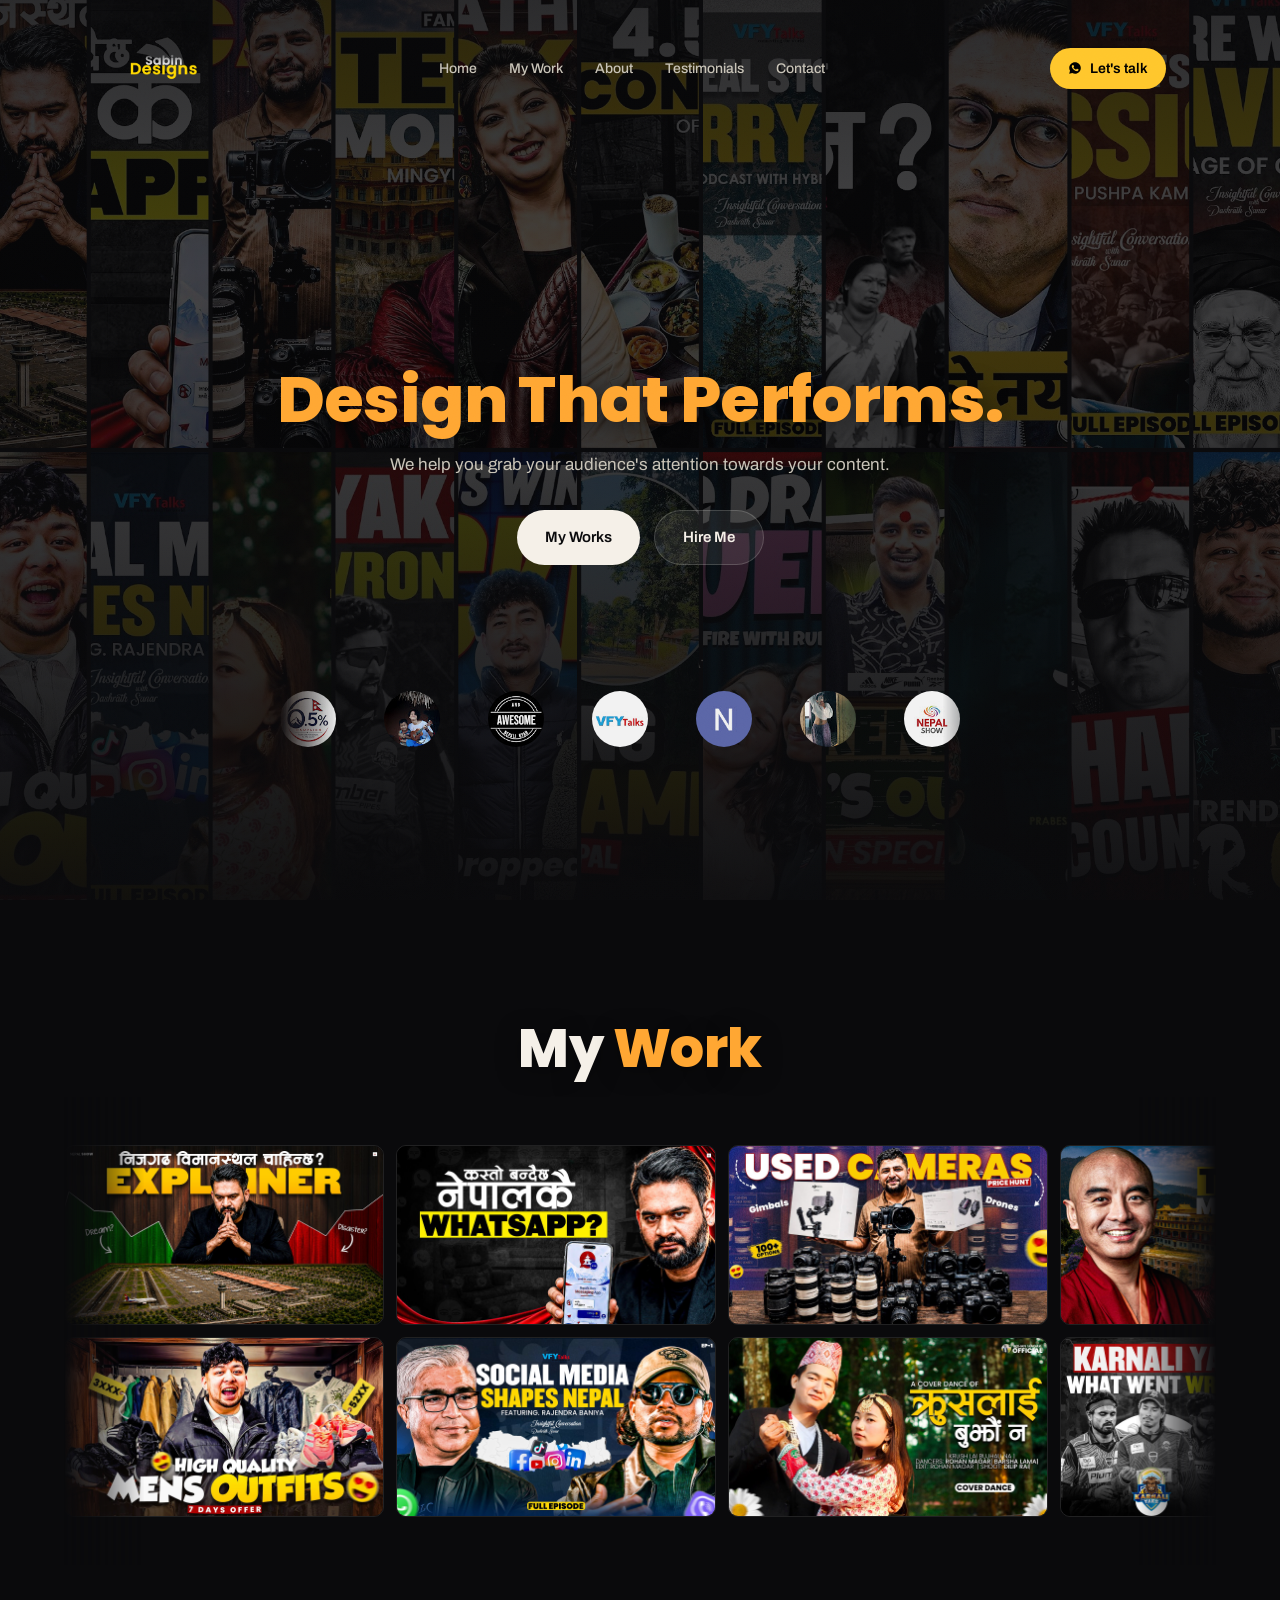
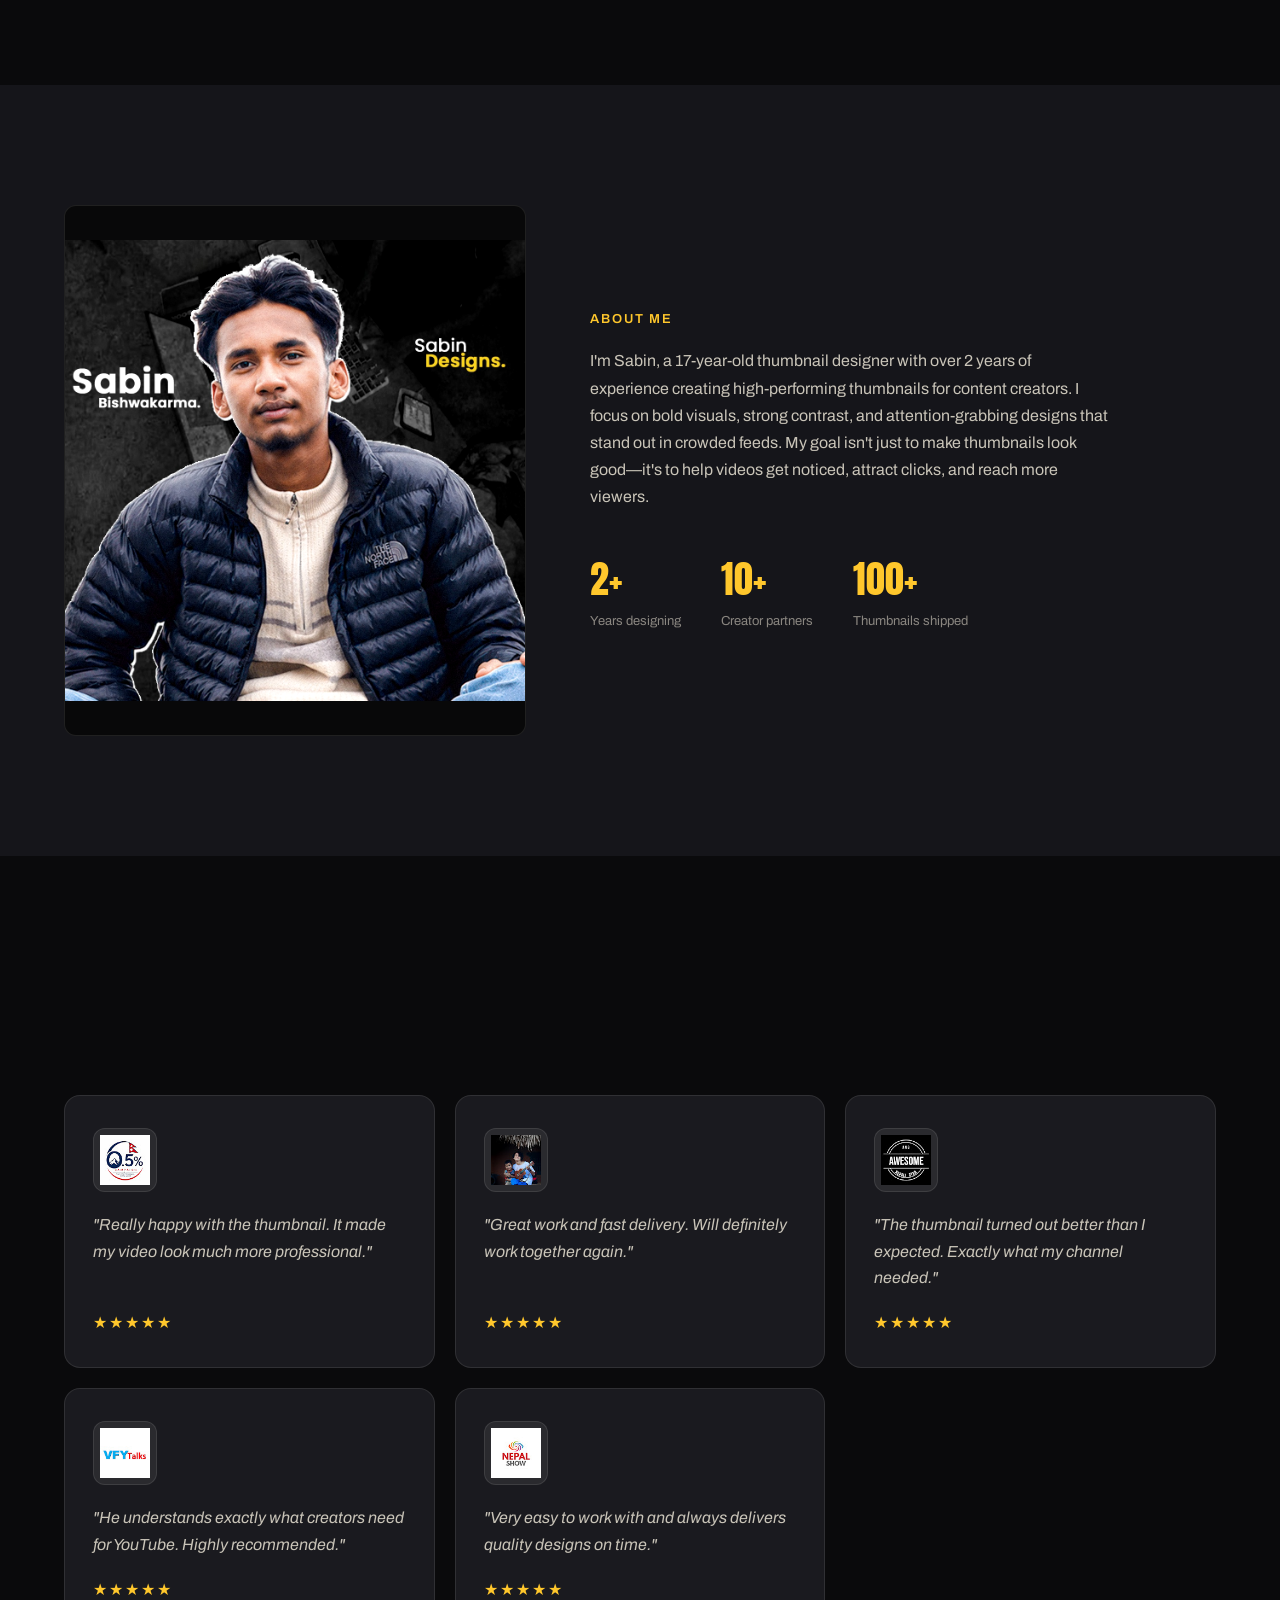
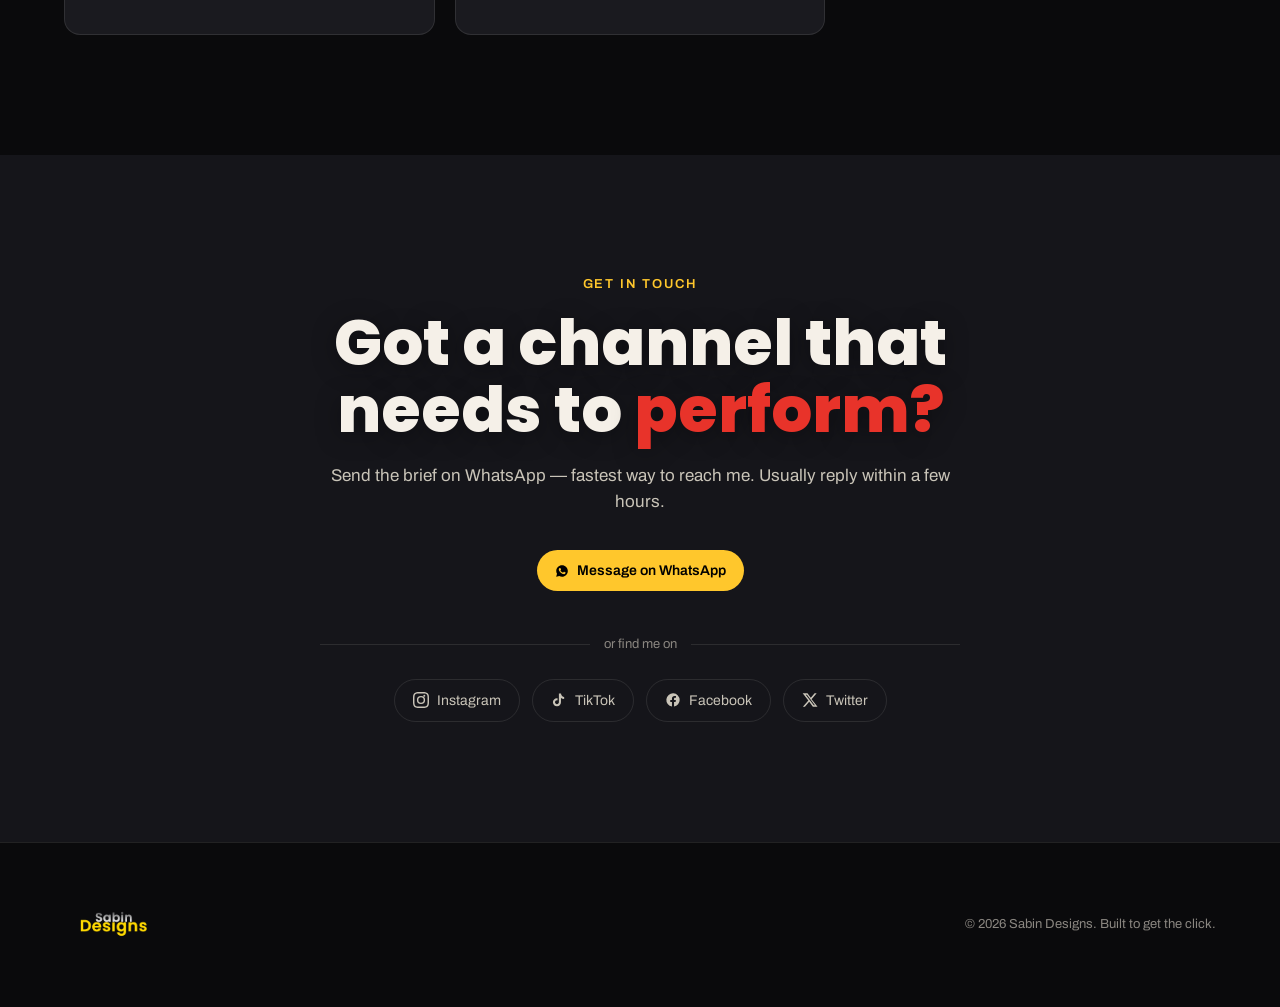
==== commit 5fab9a3e: "updated contact section to use hero font" ====
--- a/index.html
+++ b/index.html
@@ -90,7 +90,7 @@
       <div class="hero-scrim"></div>
     </div>
     <div class="hero-content hero-content--center">
-      <h1 class="hero-line"><span class="hero-yellow">Creating Magic for Creators.</span></h1>
+      <h1 class="hero-line"><span class="hero-yellow">Design That Performs.</span></h1>
       <p class="hero-sub">We help you grab your audience's attention towards your content.</p>
       <div class="hero-actions">
         <a href="#work" class="btn btn-primary">My Works</a>
@@ -253,7 +253,7 @@
         <div class="testi-stars">★★★★★</div>
       </div>
 
-      <!-- <div class="testi-card">
+      <div class="testi-card">
         <div class="testi-logo">
           <img src="images/client-4.png" alt="Client 4">
         </div>
@@ -263,11 +263,11 @@
 
       <div class="testi-card">
         <div class="testi-logo">
-          <img src="images/client-5.png" alt="Client 5">
+          <img src="images/client-7.png" alt="Client 5">
         </div>
         <p class="testi-quote">"Very easy to work with and always delivers quality designs on time."</p>
         <div class="testi-stars">★★★★★</div>
-      </div> -->
+      </div> 
 
     </div>
   </section>
--- a/style.css
+++ b/style.css
@@ -387,10 +387,20 @@
   display: grid; grid-template-columns: 0.85fr 1.15fr; gap: 64px; align-items: center;
 }
 .about-portrait {
-  border-radius: 12px; overflow: hidden; aspect-ratio: 4/4.6;
+  border-radius: 12px;
+  overflow: hidden;
+  aspect-ratio: 4/4.6;
   border: 1px solid var(--line);
-}
-.about-portrait img { width: 100%; height: 100%; object-fit: cover; filter: grayscale(0.15) contrast(1.05); }
+  background: #080809;
+}
+.about-portrait img {
+  width: 100%;
+  height: 100%;
+  object-fit: contain;
+  object-position: center;
+  filter: grayscale(0.15) contrast(1.05);
+  display: block;
+}
 .about-text { color: var(--paper-dim); font-size: 16px; line-height: 1.7; margin-top: 18px; max-width: 520px; }
 .about-stats { display: flex; gap: 40px; margin-top: 40px; }
 .stat { display: flex; flex-direction: column; }
@@ -531,11 +541,23 @@
 }
 .contact-inner { max-width: 640px; margin: 0 auto; text-align: center; }
 .contact-title {
-  font-family: var(--display); font-weight: 400; line-height: 0.98;
-  font-size: clamp(32px, 6vw, 58px); margin-top: 8px;
+  font-family: 'Poppins', sans-serif;
+  font-weight: 800;
+  line-height: 1.05;
+  font-size: clamp(28px, 5.5vw, 64px);
+  color: var(--paper);
+  margin-top: 8px;
+  text-shadow: 0 4px 24px rgba(0,0,0,0.35);
 }
 .contact-sub { margin-top: 20px; color: var(--paper-dim); font-size: 17px; }
-.btn-whatsapp { margin-top: 36px; }
+.btn-whatsapp {
+  margin-top: 36px;
+  display: inline-flex; align-items: center; gap: 8px;
+  background: var(--yellow); color: #000;
+  font-size: 14px; font-weight: 600; padding: 10px 18px;
+  border-radius: 999px; transition: background 0.2s ease, transform 0.2s ease;
+}
+.btn-whatsapp:hover { background: white; transform: translateY(-1px); }
 .contact-divider {
   display: flex; align-items: center; gap: 14px; margin: 44px 0 24px;
   color: var(--muted); font-size: 13px;
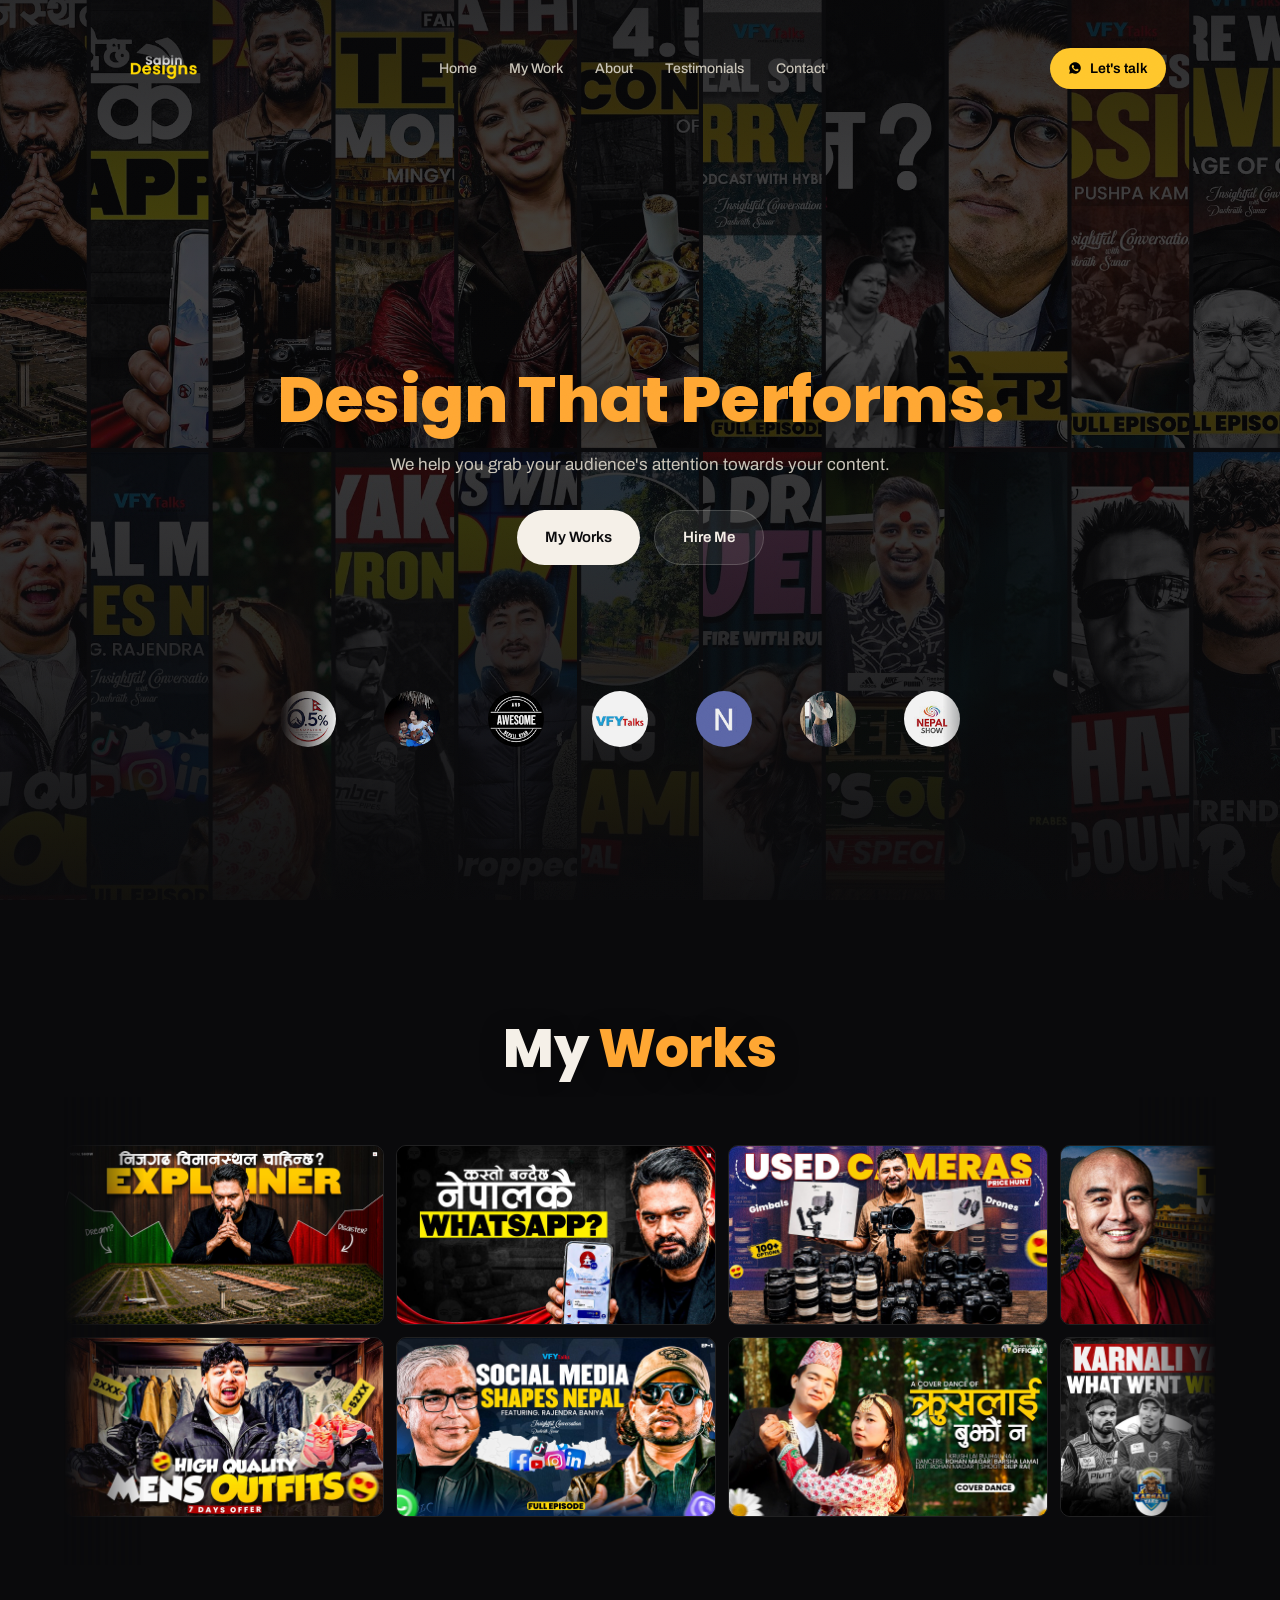
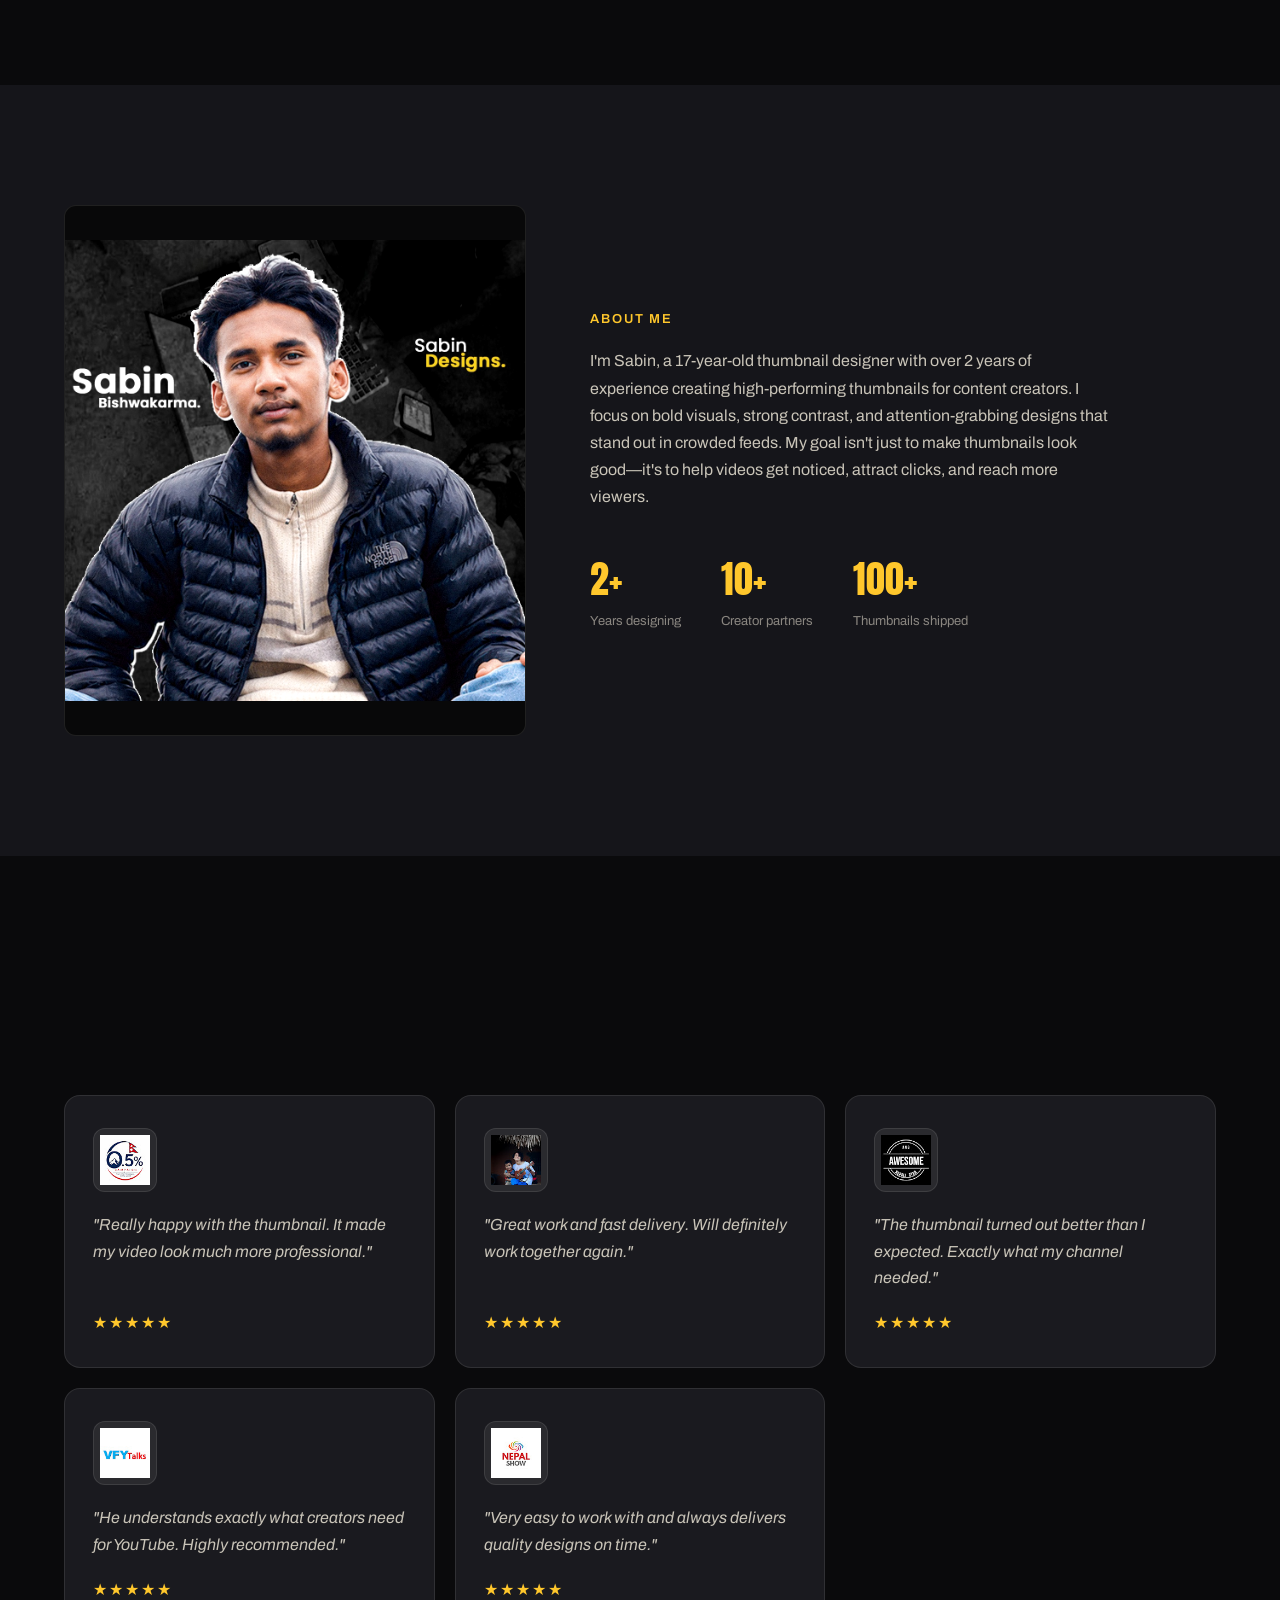
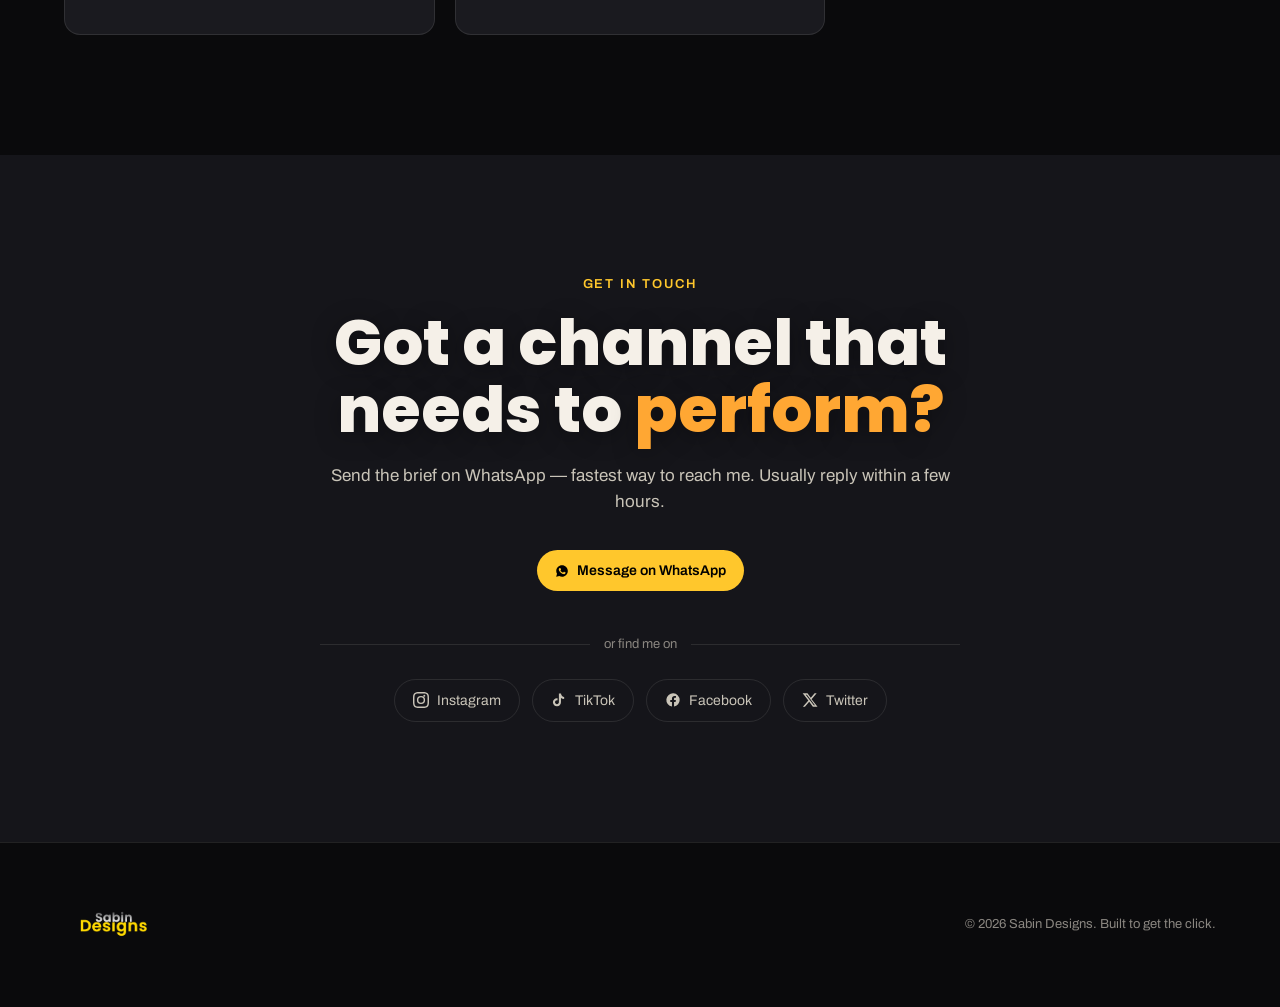
==== commit b84c9d69: "update texts" ====
--- a/index.html
+++ b/index.html
@@ -135,7 +135,7 @@
   <!-- ===== MY WORK ===== -->
   <section class="work" id="work">
     <div class="section-head">
-       <h2 class="work-title">My <span class="hero-yellow">Work</span></h2>
+       <h2 class="work-title">My <span class="hero-yellow">Works</span></h2>
     </div>
     <div class="thumb-reel">
       <div class="reel-row reel-row--fwd">
@@ -276,7 +276,7 @@
   <section class="contact" id="contact">
     <div class="contact-inner">
       <p class="eyebrow">Get in touch</p>
-      <h2 class="contact-title">Got a channel that<br>needs to <span class="accent">perform?</span></h2>
+      <h2 class="contact-title">Got a channel that<br>needs to <span class="hero-yellow">perform?</span></h2>
       <p class="contact-sub">Send the brief on WhatsApp &mdash; fastest way to reach me. Usually reply within a few hours.</p>
       <a href="https://wa.me/9779768705601?text=Hi%20Sabin%2C%20I%20saw%20your%20portfolio%20and%20I'd%20like%20to%20talk%20about%20a%20project." class="btn btn-whatsapp" target="_blank" rel="noopener">
         <i class="icon-whatsapp"></i> Message on WhatsApp
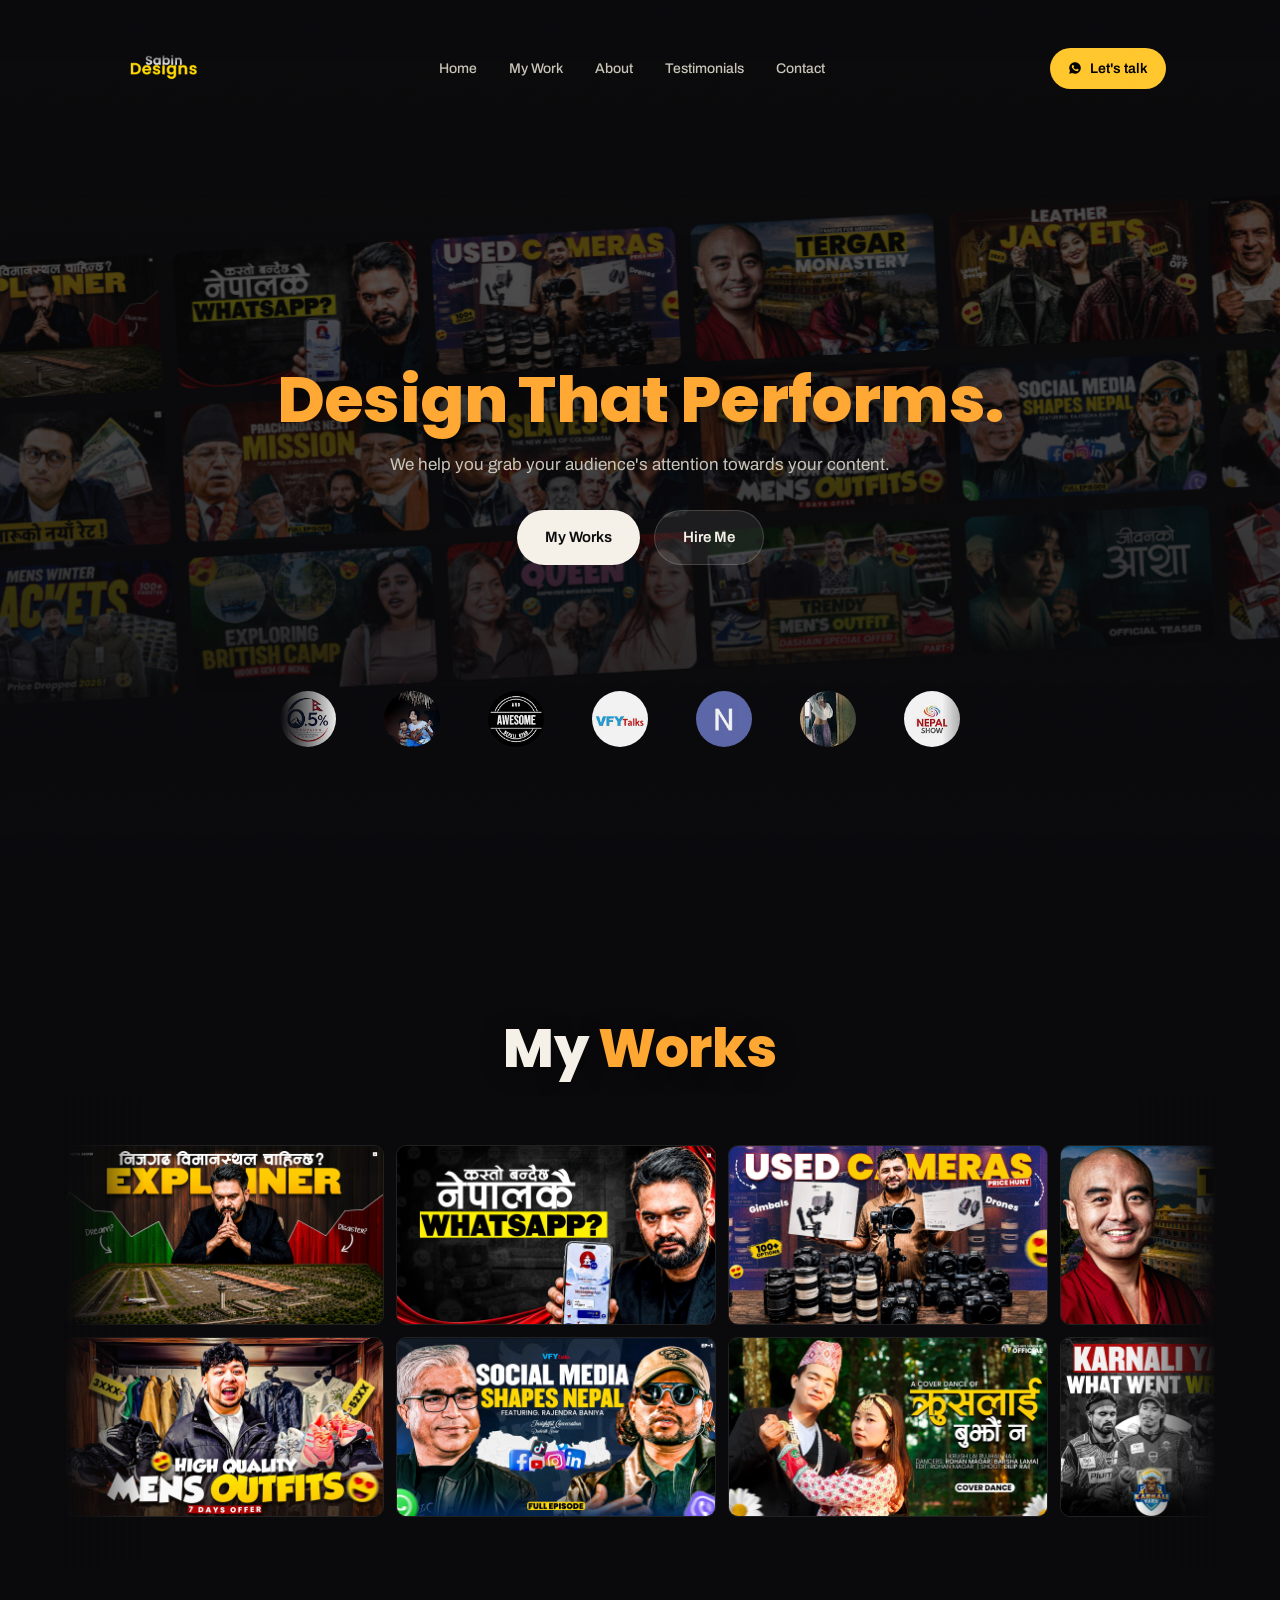
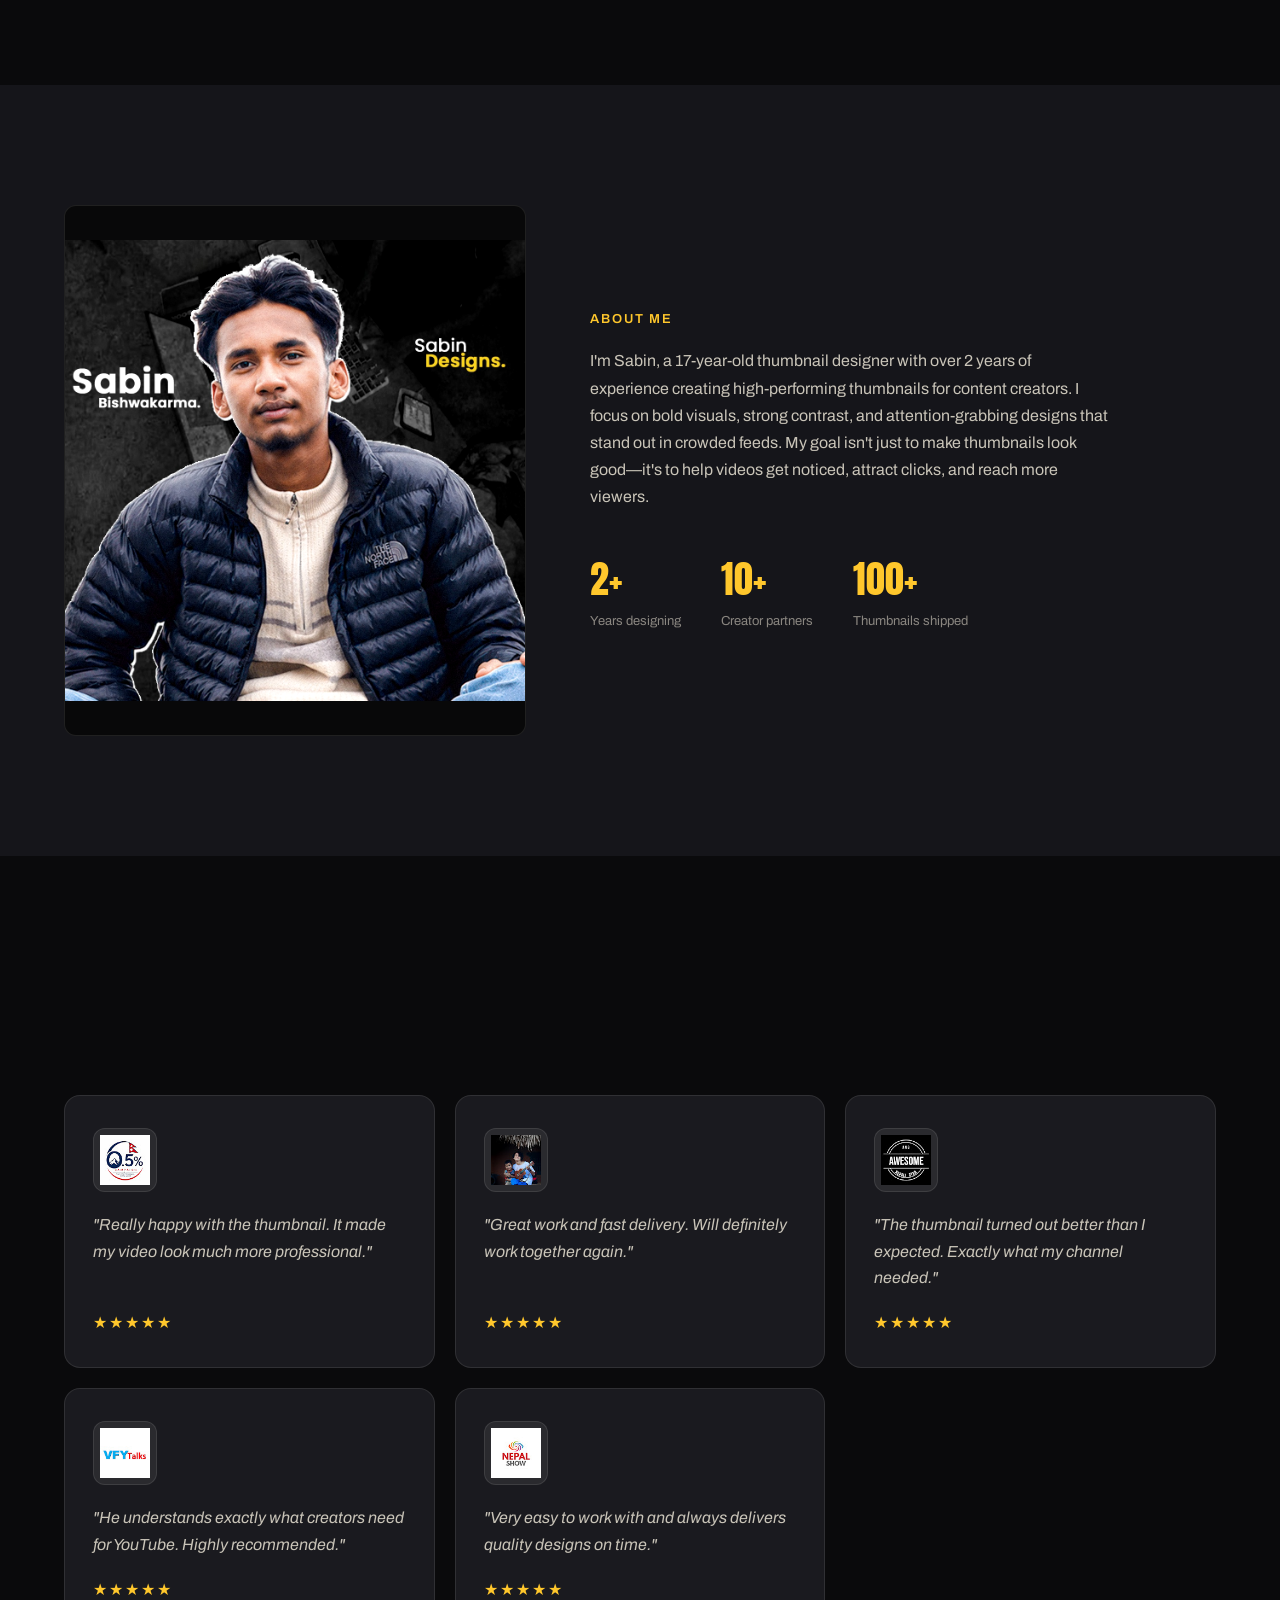
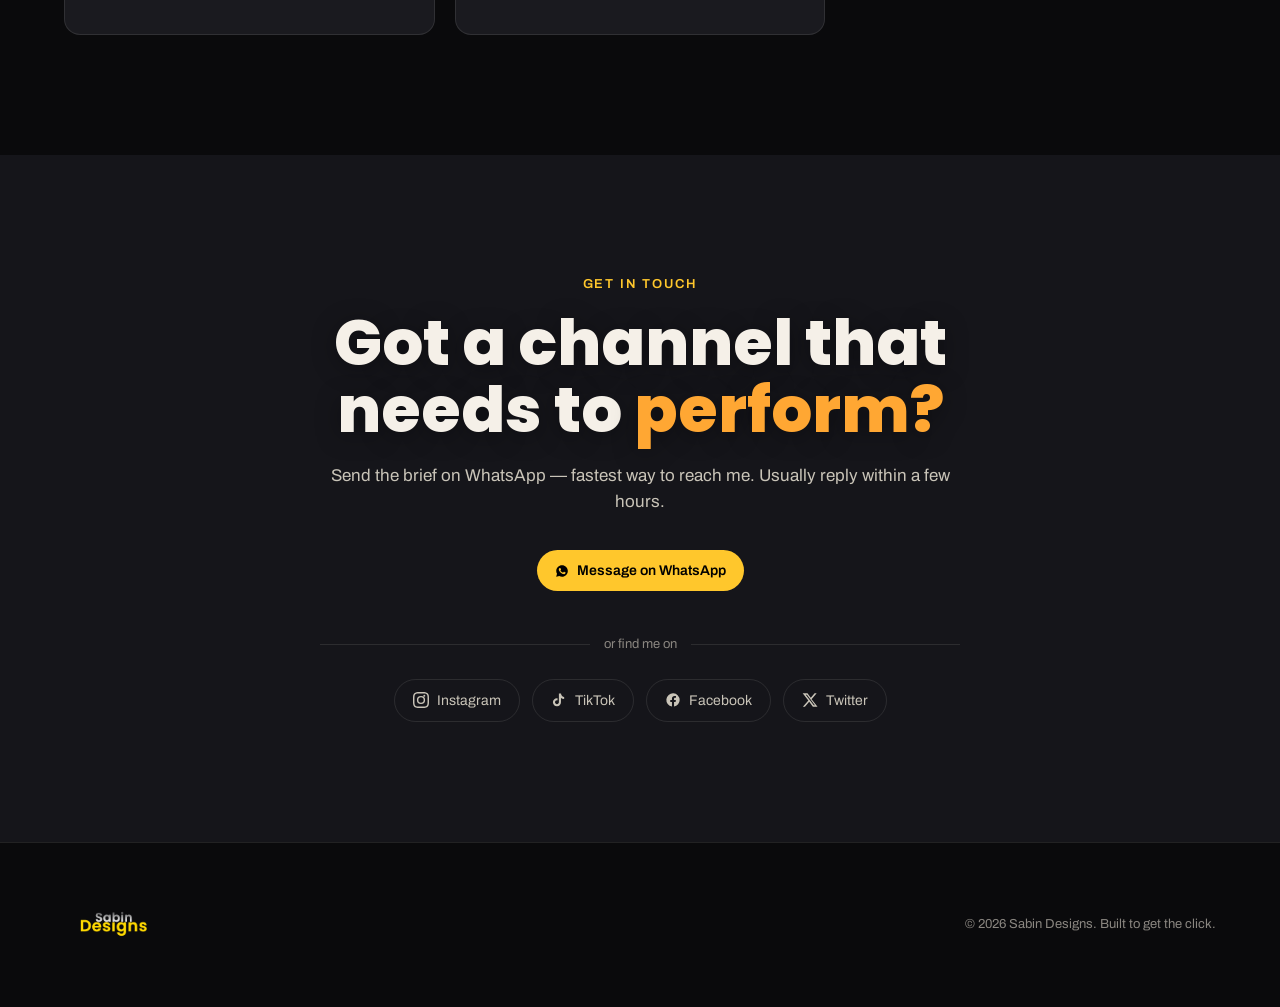
==== commit 38ce3ded: "added animated moving thumbnails" ====
--- a/index.html
+++ b/index.html
@@ -63,29 +63,66 @@
   <!-- ===== HERO ===== -->
   <section class="hero">
     <div class="hero-media">
-      <div class="hero-grid">
-        <img src="images/thumb-1.jpg" alt="" loading="lazy">
-        <img src="images/thumb-2.jpg" alt="" loading="lazy">
-        <img src="images/thumb-3.jpg" alt="" loading="lazy">
-        <img src="images/thumb-4.jpg" alt="" loading="lazy">
-        <img src="images/thumb-5.jpg" alt="" loading="lazy">
-        <img src="images/thumb-6.jpg" alt="" loading="lazy">
-        <img src="images/thumb-7.jpg" alt="" loading="lazy">
-        <img src="images/thumb-8.jpg" alt="" loading="lazy">
-        <img src="images/thumb-9.jpg" alt="" loading="lazy">
-        <img src="images/thumb-10.jpg" alt="" loading="lazy">
-        <img src="images/thumb-11.jpg" alt="" loading="lazy">
-        <img src="images/thumb-12.jpg" alt="" loading="lazy">
-        <img src="images/thumb-13.jpg" alt="" loading="lazy">
-        <img src="images/thumb-14.jpg" alt="" loading="lazy">
-        <img src="images/thumb-15.jpg" alt="" loading="lazy">
-        <img src="images/thumb-16.jpg" alt="" loading="lazy">
-        <img src="images/thumb-17.jpg" alt="" loading="lazy">
-        <img src="images/thumb-18.jpg" alt="" loading="lazy">
-        <img src="images/thumb-19.jpg" alt="" loading="lazy">
-        <img src="images/thumb-20.jpg" alt="" loading="lazy">
-        <img src="images/thumb-21.jpg" alt="" loading="lazy">
-        <img src="images/thumb-22.jpg" alt="" loading="lazy">
+      <div class="hero-marquee">
+        <div class="hero-row hero-row--a">
+          <div class="hero-row-track">
+            <div class="hero-card"><img src="images/thumb-1.jpg" alt="" loading="lazy"></div>
+            <div class="hero-card"><img src="images/thumb-2.jpg" alt="" loading="lazy"></div>
+            <div class="hero-card"><img src="images/thumb-3.jpg" alt="" loading="lazy"></div>
+            <div class="hero-card"><img src="images/thumb-4.jpg" alt="" loading="lazy"></div>
+            <div class="hero-card"><img src="images/thumb-5.jpg" alt="" loading="lazy"></div>
+            <div class="hero-card"><img src="images/thumb-6.jpg" alt="" loading="lazy"></div>
+            <div class="hero-card"><img src="images/thumb-7.jpg" alt="" loading="lazy"></div>
+            <div class="hero-card"><img src="images/thumb-8.jpg" alt="" loading="lazy"></div>
+            <!-- duplicate set for seamless loop -->
+            <div class="hero-card"><img src="images/thumb-1.jpg" alt="" loading="lazy"></div>
+            <div class="hero-card"><img src="images/thumb-2.jpg" alt="" loading="lazy"></div>
+            <div class="hero-card"><img src="images/thumb-3.jpg" alt="" loading="lazy"></div>
+            <div class="hero-card"><img src="images/thumb-4.jpg" alt="" loading="lazy"></div>
+            <div class="hero-card"><img src="images/thumb-5.jpg" alt="" loading="lazy"></div>
+            <div class="hero-card"><img src="images/thumb-6.jpg" alt="" loading="lazy"></div>
+            <div class="hero-card"><img src="images/thumb-7.jpg" alt="" loading="lazy"></div>
+            <div class="hero-card"><img src="images/thumb-8.jpg" alt="" loading="lazy"></div>
+          </div>
+        </div>
+        <div class="hero-row hero-row--b">
+          <div class="hero-row-track">
+            <div class="hero-card"><img src="images/thumb-9.jpg" alt="" loading="lazy"></div>
+            <div class="hero-card"><img src="images/thumb-10.jpg" alt="" loading="lazy"></div>
+            <div class="hero-card"><img src="images/thumb-11.jpg" alt="" loading="lazy"></div>
+            <div class="hero-card"><img src="images/thumb-12.jpg" alt="" loading="lazy"></div>
+            <div class="hero-card"><img src="images/thumb-13.jpg" alt="" loading="lazy"></div>
+            <div class="hero-card"><img src="images/thumb-14.jpg" alt="" loading="lazy"></div>
+            <div class="hero-card"><img src="images/thumb-15.jpg" alt="" loading="lazy"></div>
+            <!-- duplicate set for seamless loop -->
+            <div class="hero-card"><img src="images/thumb-9.jpg" alt="" loading="lazy"></div>
+            <div class="hero-card"><img src="images/thumb-10.jpg" alt="" loading="lazy"></div>
+            <div class="hero-card"><img src="images/thumb-11.jpg" alt="" loading="lazy"></div>
+            <div class="hero-card"><img src="images/thumb-12.jpg" alt="" loading="lazy"></div>
+            <div class="hero-card"><img src="images/thumb-13.jpg" alt="" loading="lazy"></div>
+            <div class="hero-card"><img src="images/thumb-14.jpg" alt="" loading="lazy"></div>
+            <div class="hero-card"><img src="images/thumb-15.jpg" alt="" loading="lazy"></div>
+          </div>
+        </div>
+        <div class="hero-row hero-row--c">
+          <div class="hero-row-track">
+            <div class="hero-card"><img src="images/thumb-16.jpg" alt="" loading="lazy"></div>
+            <div class="hero-card"><img src="images/thumb-17.jpg" alt="" loading="lazy"></div>
+            <div class="hero-card"><img src="images/thumb-18.jpg" alt="" loading="lazy"></div>
+            <div class="hero-card"><img src="images/thumb-19.jpg" alt="" loading="lazy"></div>
+            <div class="hero-card"><img src="images/thumb-20.jpg" alt="" loading="lazy"></div>
+            <div class="hero-card"><img src="images/thumb-21.jpg" alt="" loading="lazy"></div>
+            <div class="hero-card"><img src="images/thumb-22.jpg" alt="" loading="lazy"></div>
+            <!-- duplicate set for seamless loop -->
+            <div class="hero-card"><img src="images/thumb-16.jpg" alt="" loading="lazy"></div>
+            <div class="hero-card"><img src="images/thumb-17.jpg" alt="" loading="lazy"></div>
+            <div class="hero-card"><img src="images/thumb-18.jpg" alt="" loading="lazy"></div>
+            <div class="hero-card"><img src="images/thumb-19.jpg" alt="" loading="lazy"></div>
+            <div class="hero-card"><img src="images/thumb-20.jpg" alt="" loading="lazy"></div>
+            <div class="hero-card"><img src="images/thumb-21.jpg" alt="" loading="lazy"></div>
+            <div class="hero-card"><img src="images/thumb-22.jpg" alt="" loading="lazy"></div>
+          </div>
+        </div>
       </div>
       <div class="hero-scrim"></div>
     </div>
--- a/style.css
+++ b/style.css
@@ -200,18 +200,51 @@
   justify-content: center; overflow: hidden;
   padding-top: 37vh;
 }
-.hero-media { position: absolute; inset: 0; z-index: 0; overflow: hidden; }
-.hero-grid {
-  display: grid;
-  grid-template-columns: repeat(11, 1fr);
-  gap: 4px;
-  width: 100%;
-  height: 100%;
-  transform: scale(1.05);
-}
-.hero-grid img {
-  width: 100%; height: 100%; object-fit: cover;
-  filter: grayscale(0.1) contrast(1.05) brightness(0.55);
+.hero-media { position: absolute; inset: 0; z-index: 0; overflow: hidden; background: #0a0a0c; }
+.hero-marquee {
+  position: absolute; inset: 0;
+  display: flex; flex-direction: column;
+  justify-content: center;
+  gap: 14px;
+  transform: rotate(-3deg) scale(1.12);
+}
+.hero-row { width: 100%; overflow: hidden; }
+.hero-row-track {
+  display: flex;
+  gap: 14px;
+  width: max-content;
+  will-change: transform;
+}
+.hero-row--a .hero-row-track { animation: heroScrollLeft 70s linear infinite; }
+.hero-row--b .hero-row-track { animation: heroScrollRight 85s linear infinite; }
+.hero-row--c .hero-row-track { animation: heroScrollLeft 95s linear infinite; }
+
+@keyframes heroScrollLeft {
+  from { transform: translateX(0); }
+  to   { transform: translateX(-50%); }
+}
+@keyframes heroScrollRight {
+  from { transform: translateX(-50%); }
+  to   { transform: translateX(0); }
+}
+
+.hero-card {
+  flex: 0 0 auto;
+  width: clamp(160px, 17vw, 260px);
+  aspect-ratio: 16 / 9;
+  border-radius: 10px;
+  overflow: hidden;
+  background: #111;
+  box-shadow: 0 8px 24px rgba(0,0,0,0.4);
+}
+.hero-card img {
+  width: 100%; height: 100%; object-fit: contain;
+  background: #111;
+  filter: grayscale(0.1) contrast(1.05) brightness(0.65);
+}
+
+@media (prefers-reduced-motion: reduce) {
+  .hero-row-track { animation: none !important; }
 }
 .hero-scrim {
   position: absolute; inset: 0;
@@ -599,7 +632,9 @@
 }
 @media (max-width: 540px) {
   .hero { padding-bottom: 64px; }
-  .hero-grid { grid-template-columns: repeat(4, 1fr); }
+  .hero-card { width: clamp(120px, 38vw, 180px); }
+  .hero-marquee { gap: 10px; transform: rotate(-3deg) scale(1.18); }
+  .hero-row-track { gap: 10px; }
   .about-stats {
     display: grid;
     grid-template-columns: repeat(3, 1fr);
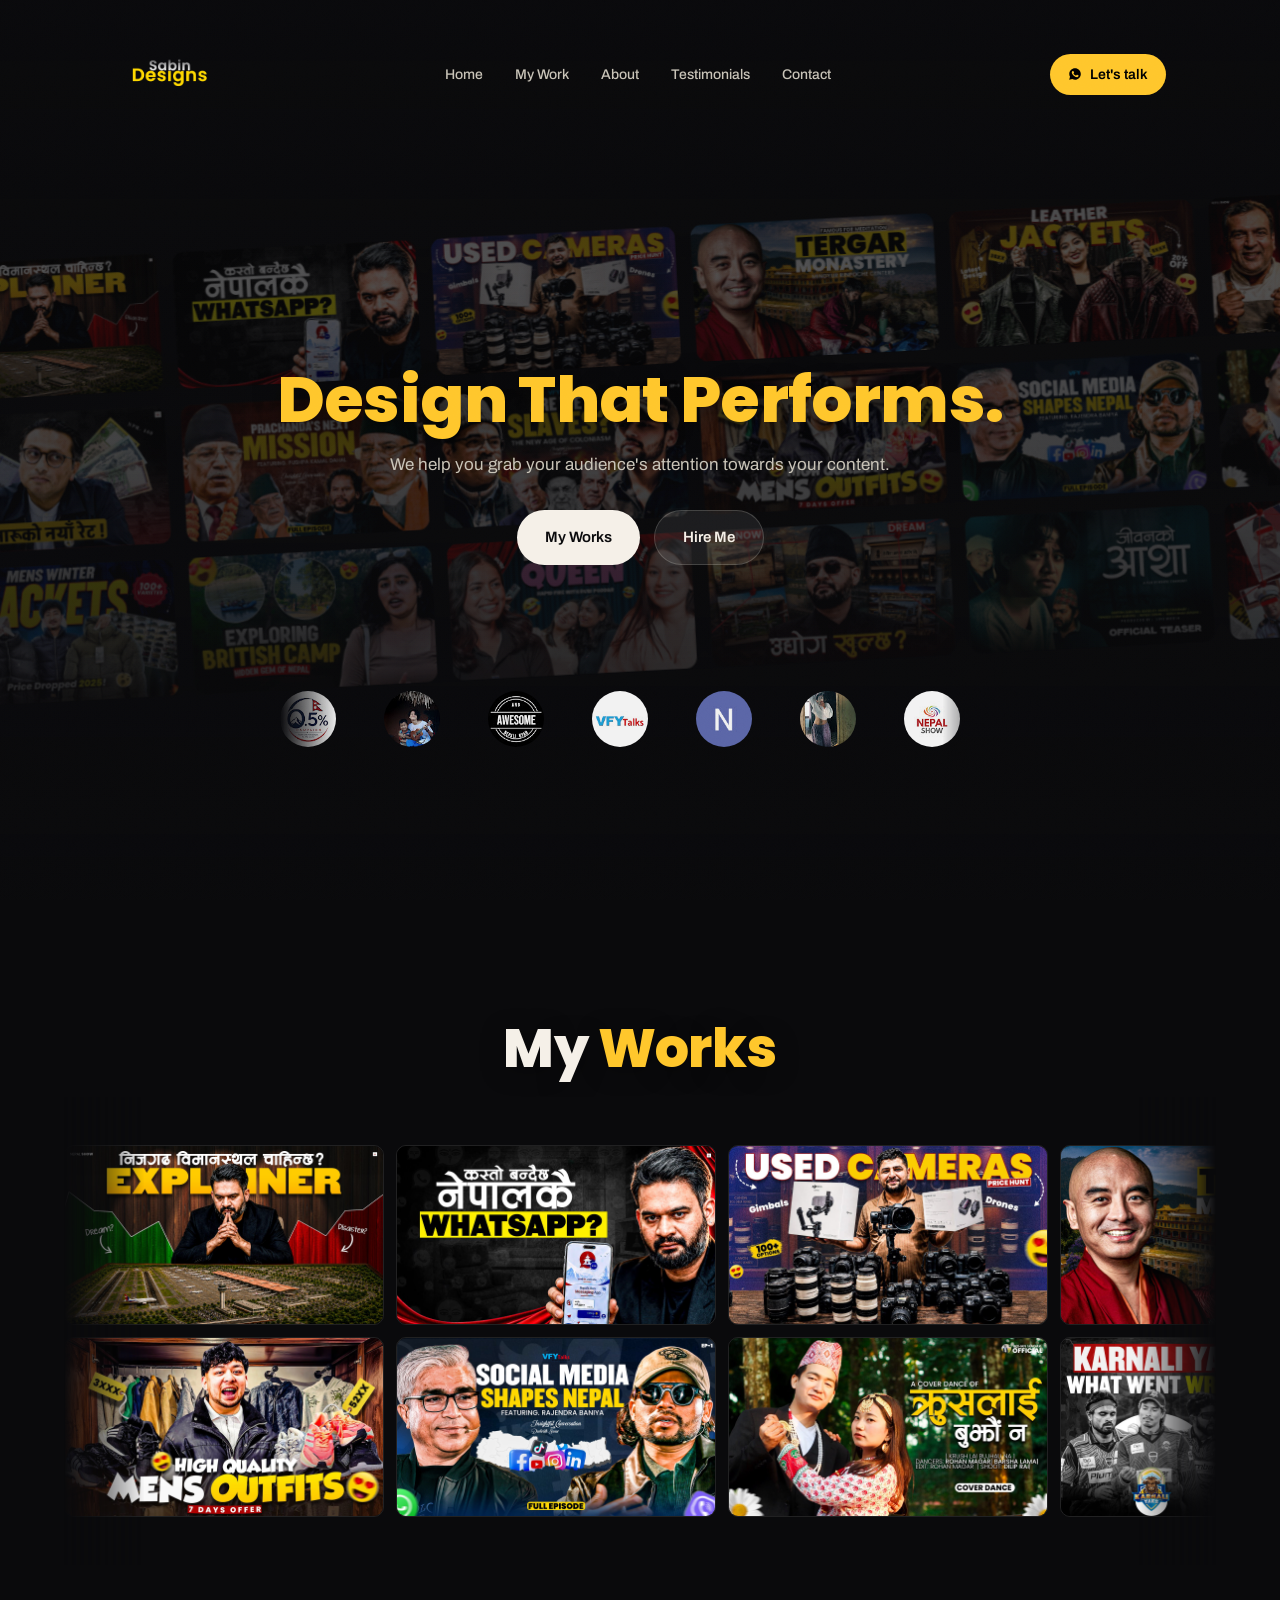
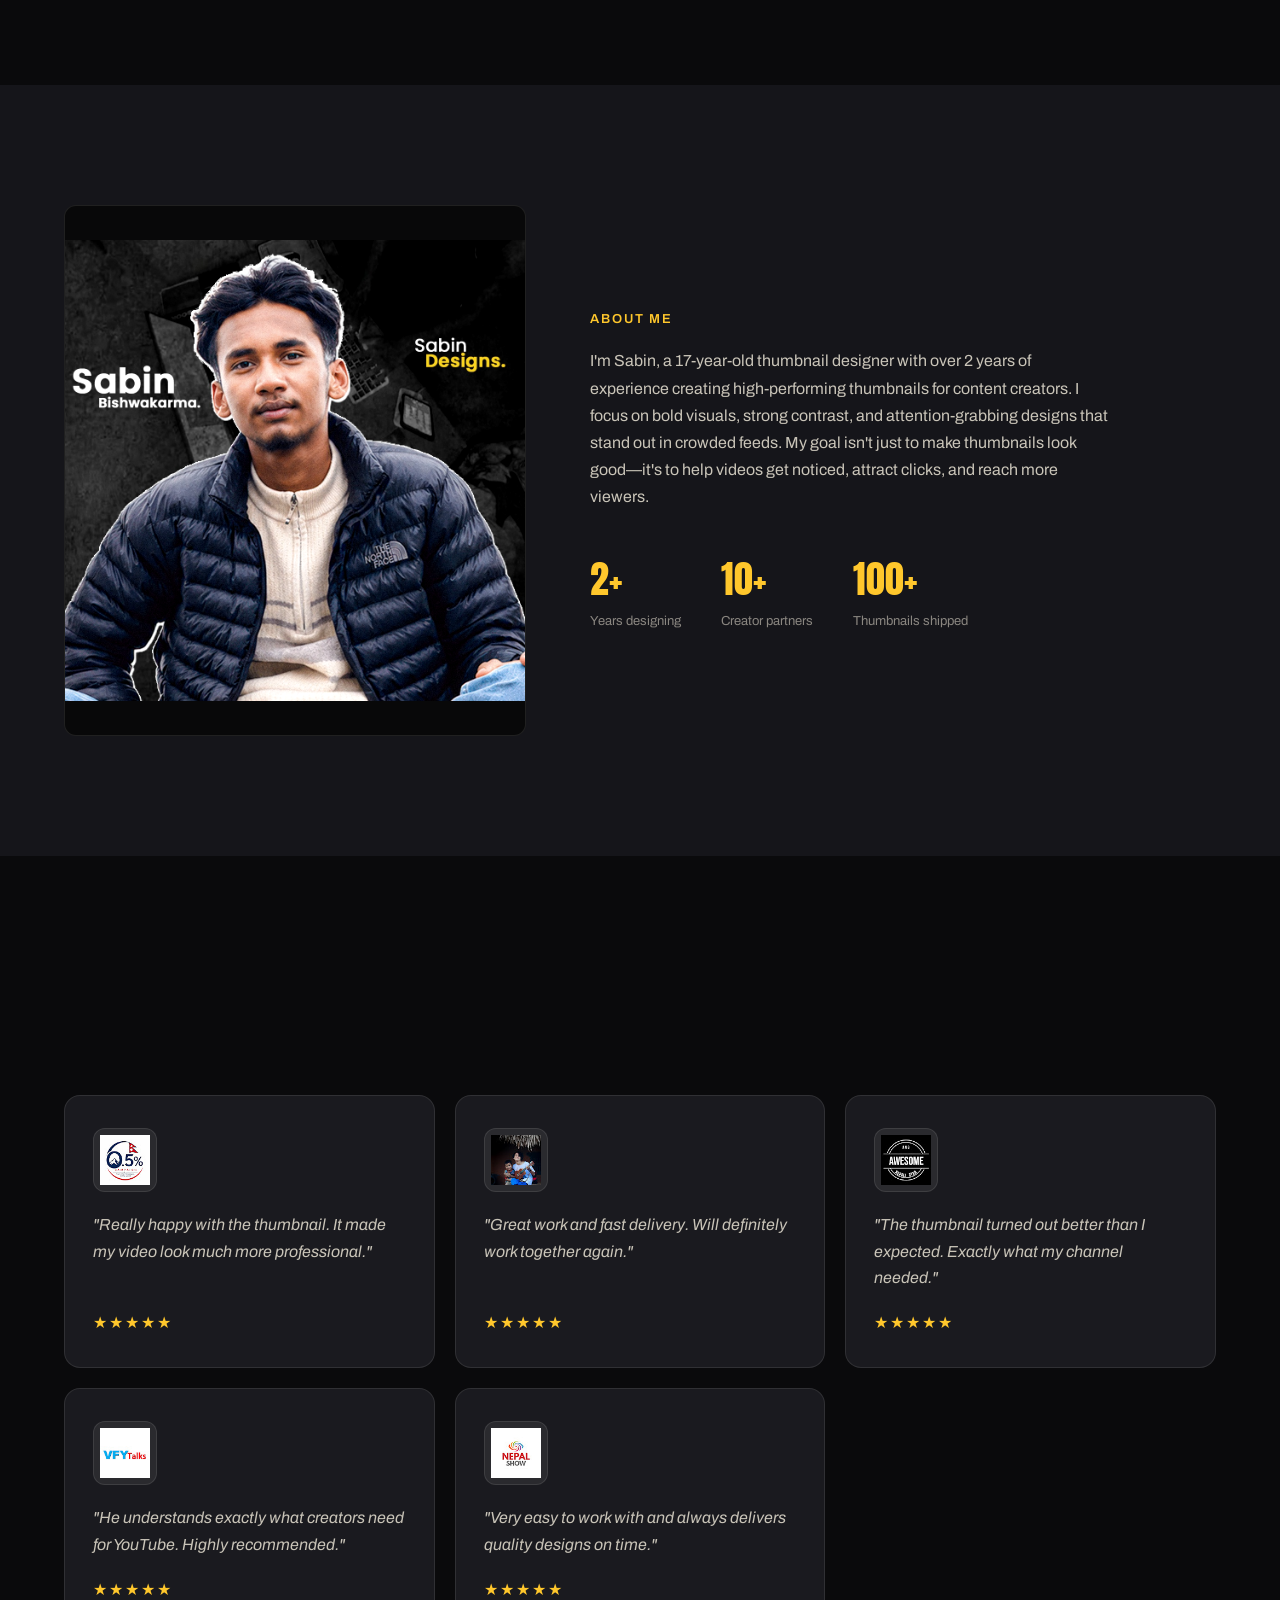
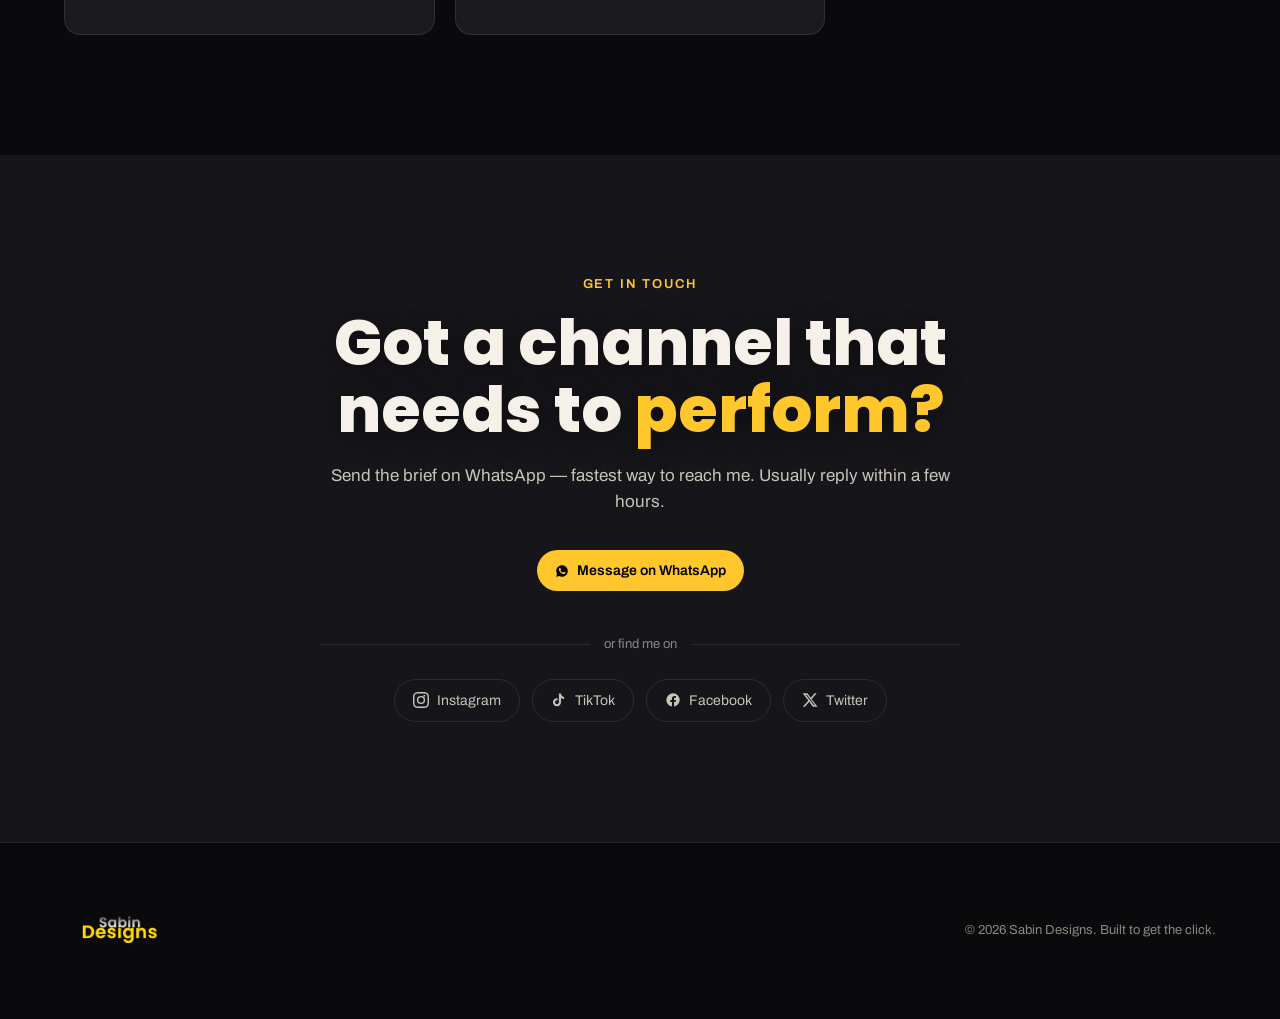
==== commit 9d573ca8: "changed browser tab logo" ====
--- a/index.html
+++ b/index.html
@@ -6,7 +6,8 @@
 <title>Sabin Designs — Thumbnails & Logo Design</title>
 <meta name="description" content="Sabin Designs — thumbnails and logos built to get clicked. Podcasts, political content, sports, film.">
 <link rel="preconnect" href="https://fonts.googleapis.com">
-<link rel="icon" type="image/png" href="images/favicon.png">
+<link rel="icon" type="image/png" href="images/logo.png" sizes="96x96">
+<link rel="shortcut icon" href="images/logo.png">
 <link rel="preconnect" href="https://fonts.gstatic.com" crossorigin>
 <link href="https://fonts.googleapis.com/css2?family=Anton&family=Archivo:ital,wght@0,400;0,500;0,600;0,700;0,800;1,400&family=Poppins:wght@700;800;900&display=swap" rel="stylesheet">
 <link rel="stylesheet" href="style.css">
--- a/style.css
+++ b/style.css
@@ -88,7 +88,7 @@
   transition: opacity 0.45s ease, visibility 0.45s ease;
 }
 .splash-screen img {
-  max-width: min(360px, 80vw);
+  max-width: min(400px, 82vw);
   width: 100%;
   height: auto;
   object-fit: contain;
@@ -140,7 +140,7 @@
   display: flex; align-items: center; justify-content: space-between; gap: 24px;
 }
 .logo { display: inline-flex; align-items: center; }
-.logo img { height: 100px; width: auto; display: block; }
+.logo img { height: 112px; width: auto; display: block; }
 .nav-links { display: flex; gap: 32px; }
 .nav-links a {
   font-size: 14px; font-weight: 500; color: var(--paper-dim);
@@ -289,7 +289,7 @@
   color: var(--paper);
   text-shadow: 0 4px 24px rgba(0,0,0,0.5);
 }
-.hero-yellow { color: #FFA733; }
+.hero-yellow { color: var(--yellow); }
 .hero-sub {
   margin-top: 18px; max-width: 560px; font-size: 17px; line-height: 1.6;
   color: var(--paper-dim);
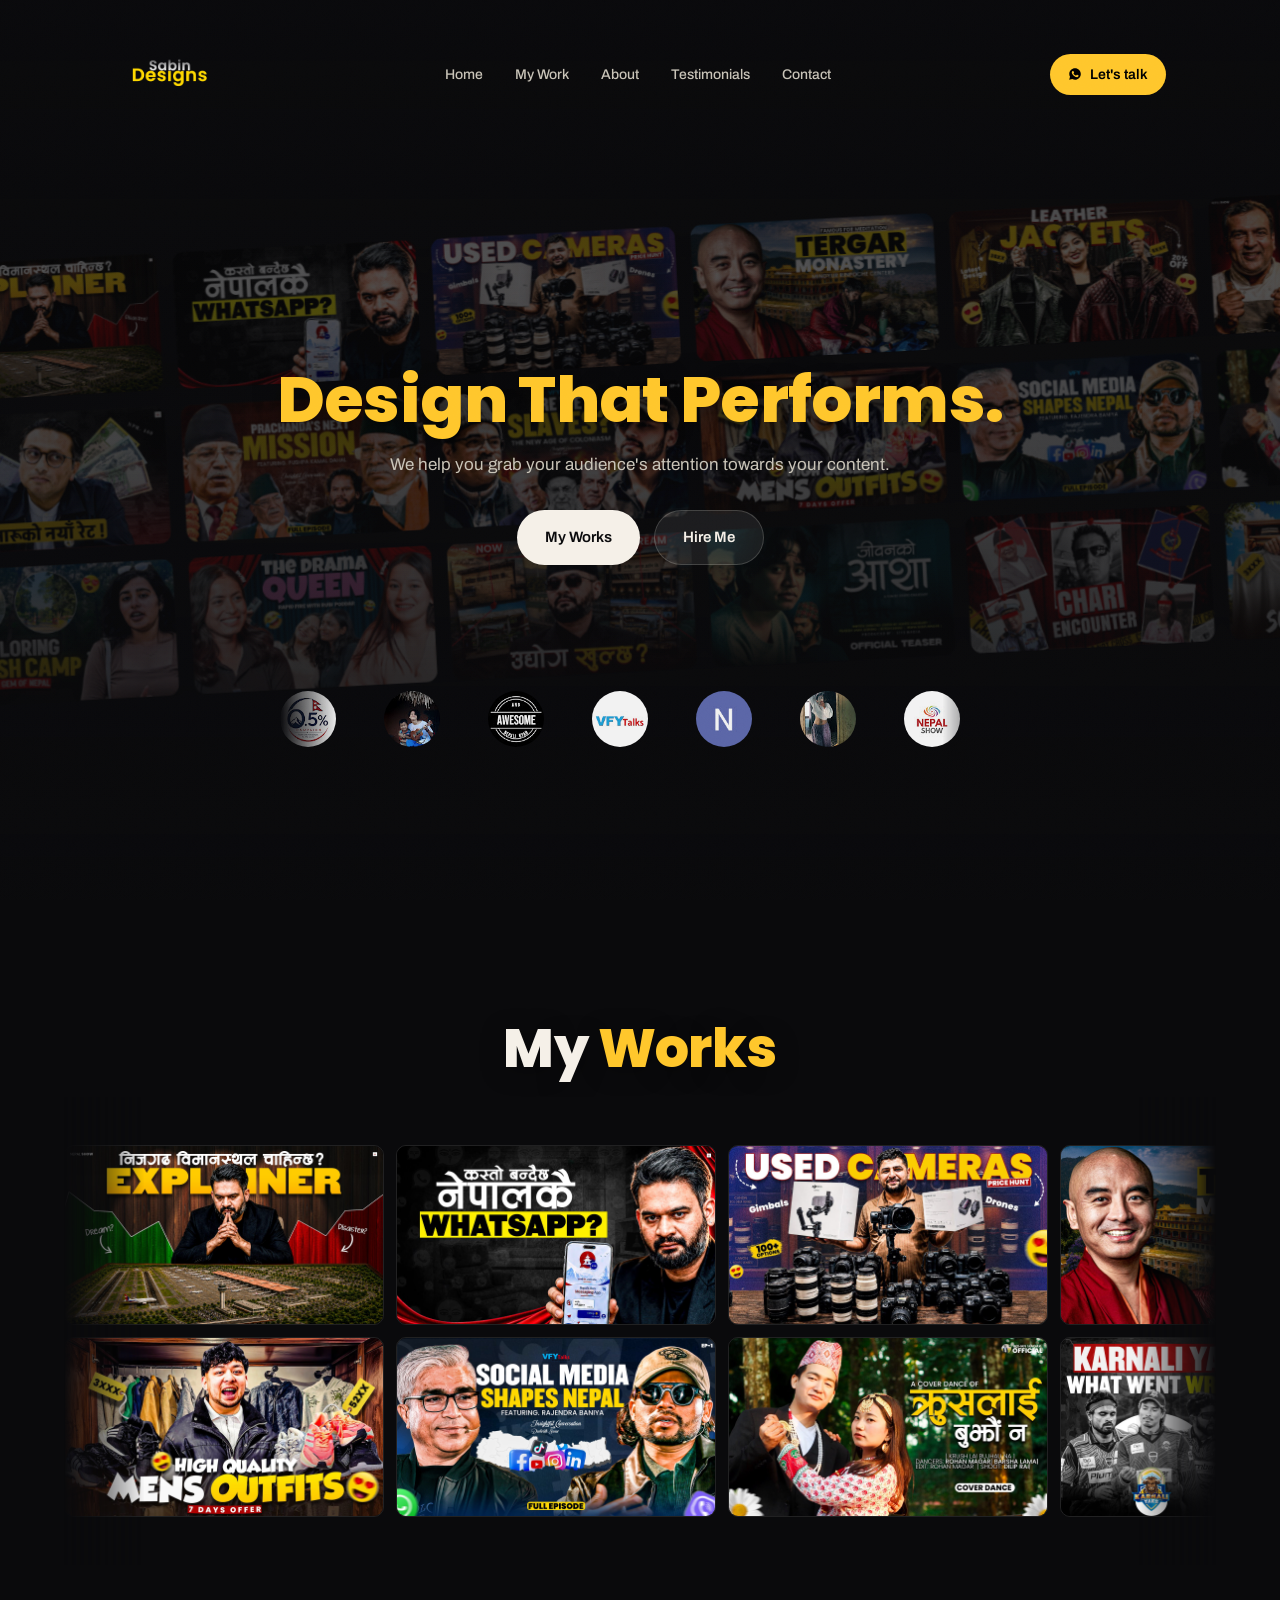
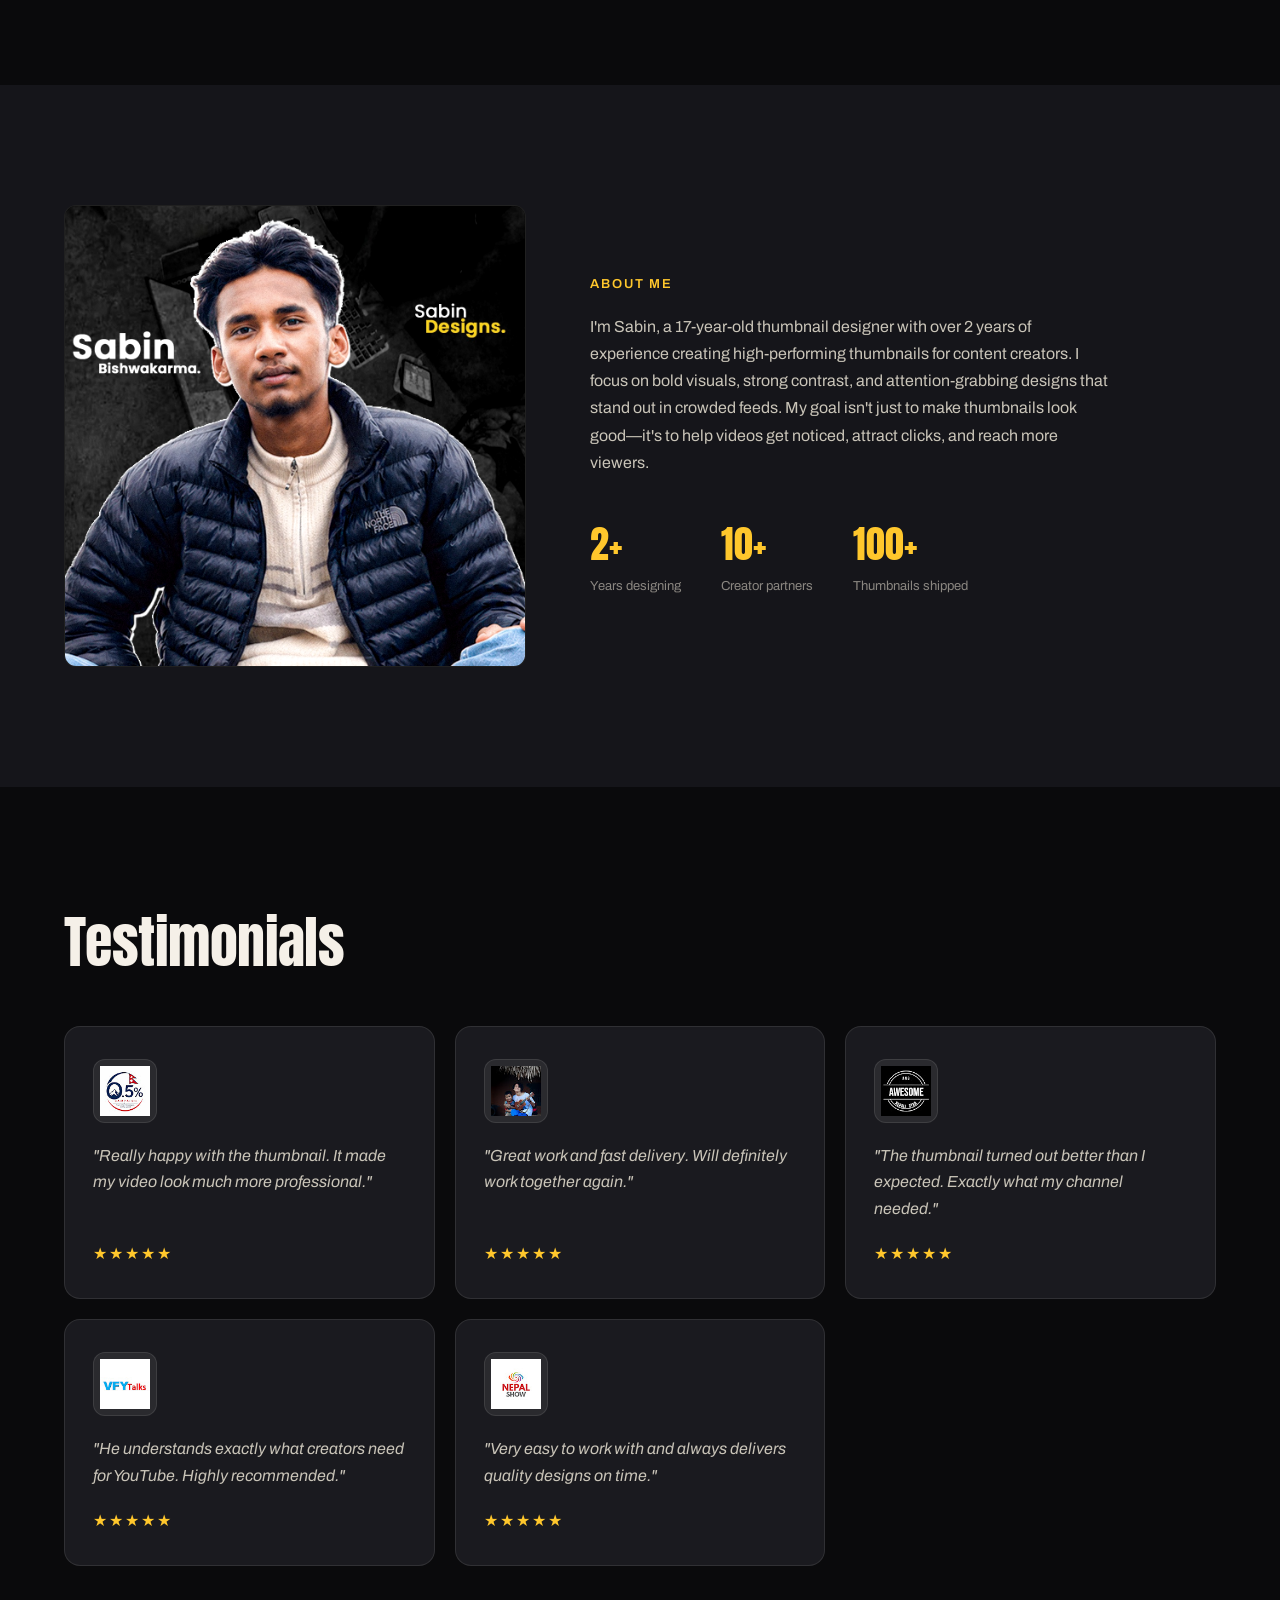
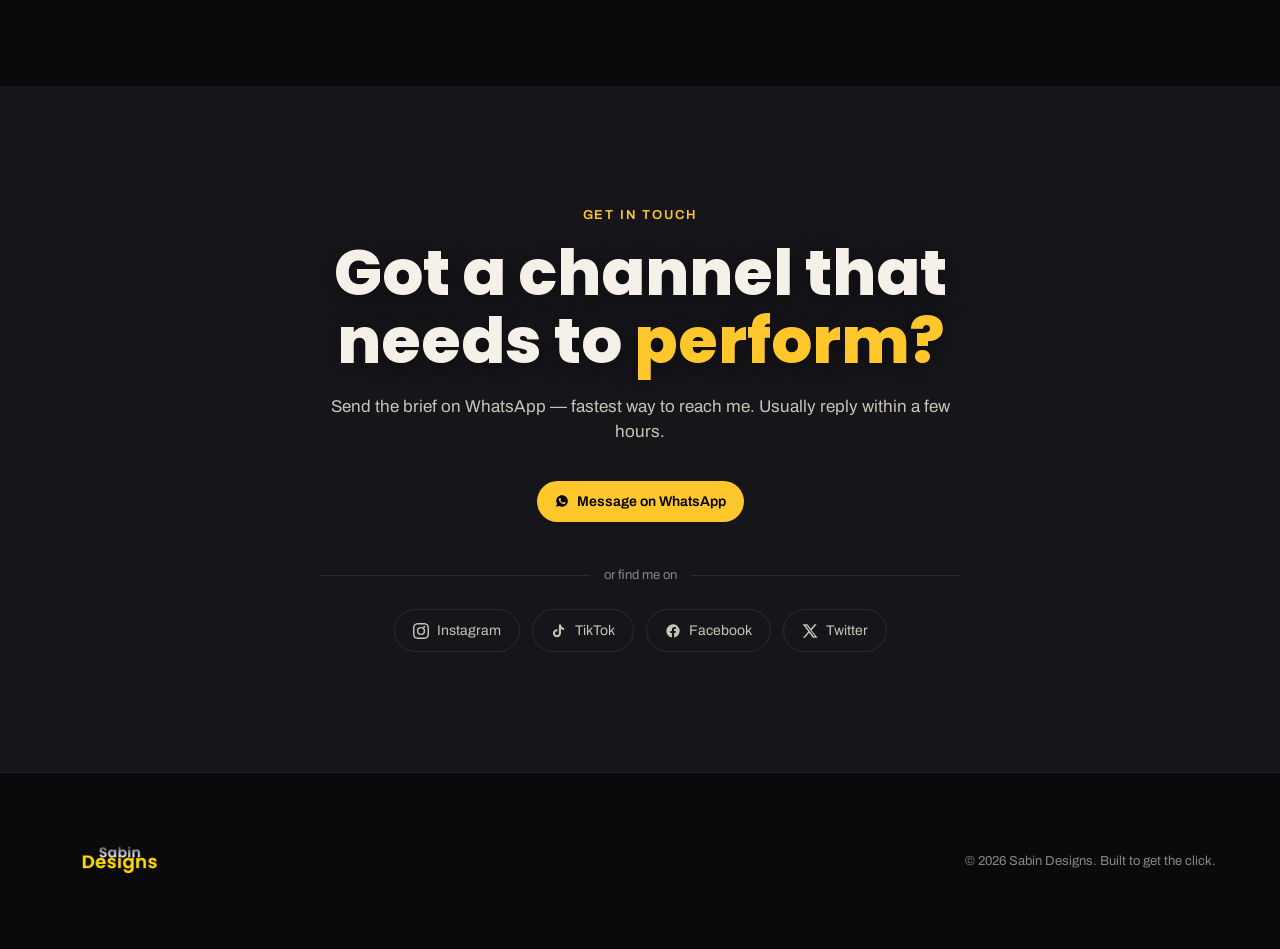
==== commit 60b22f3d: "add CMS: admin panel, cms-loader, data.json" ====
--- a/index.html
+++ b/index.html
@@ -339,5 +339,6 @@
 </footer>
 
 <script src="script.js"></script>
+<script src="cms-loader.js"></script>
 </body>
 </html>
--- a/style.css
+++ b/style.css
@@ -422,7 +422,7 @@
 .about-portrait {
   border-radius: 12px;
   overflow: hidden;
-  aspect-ratio: 4/4.6;
+  aspect-ratio: 4.6/4.6;
   border: 1px solid var(--line);
   background: #080809;
 }
